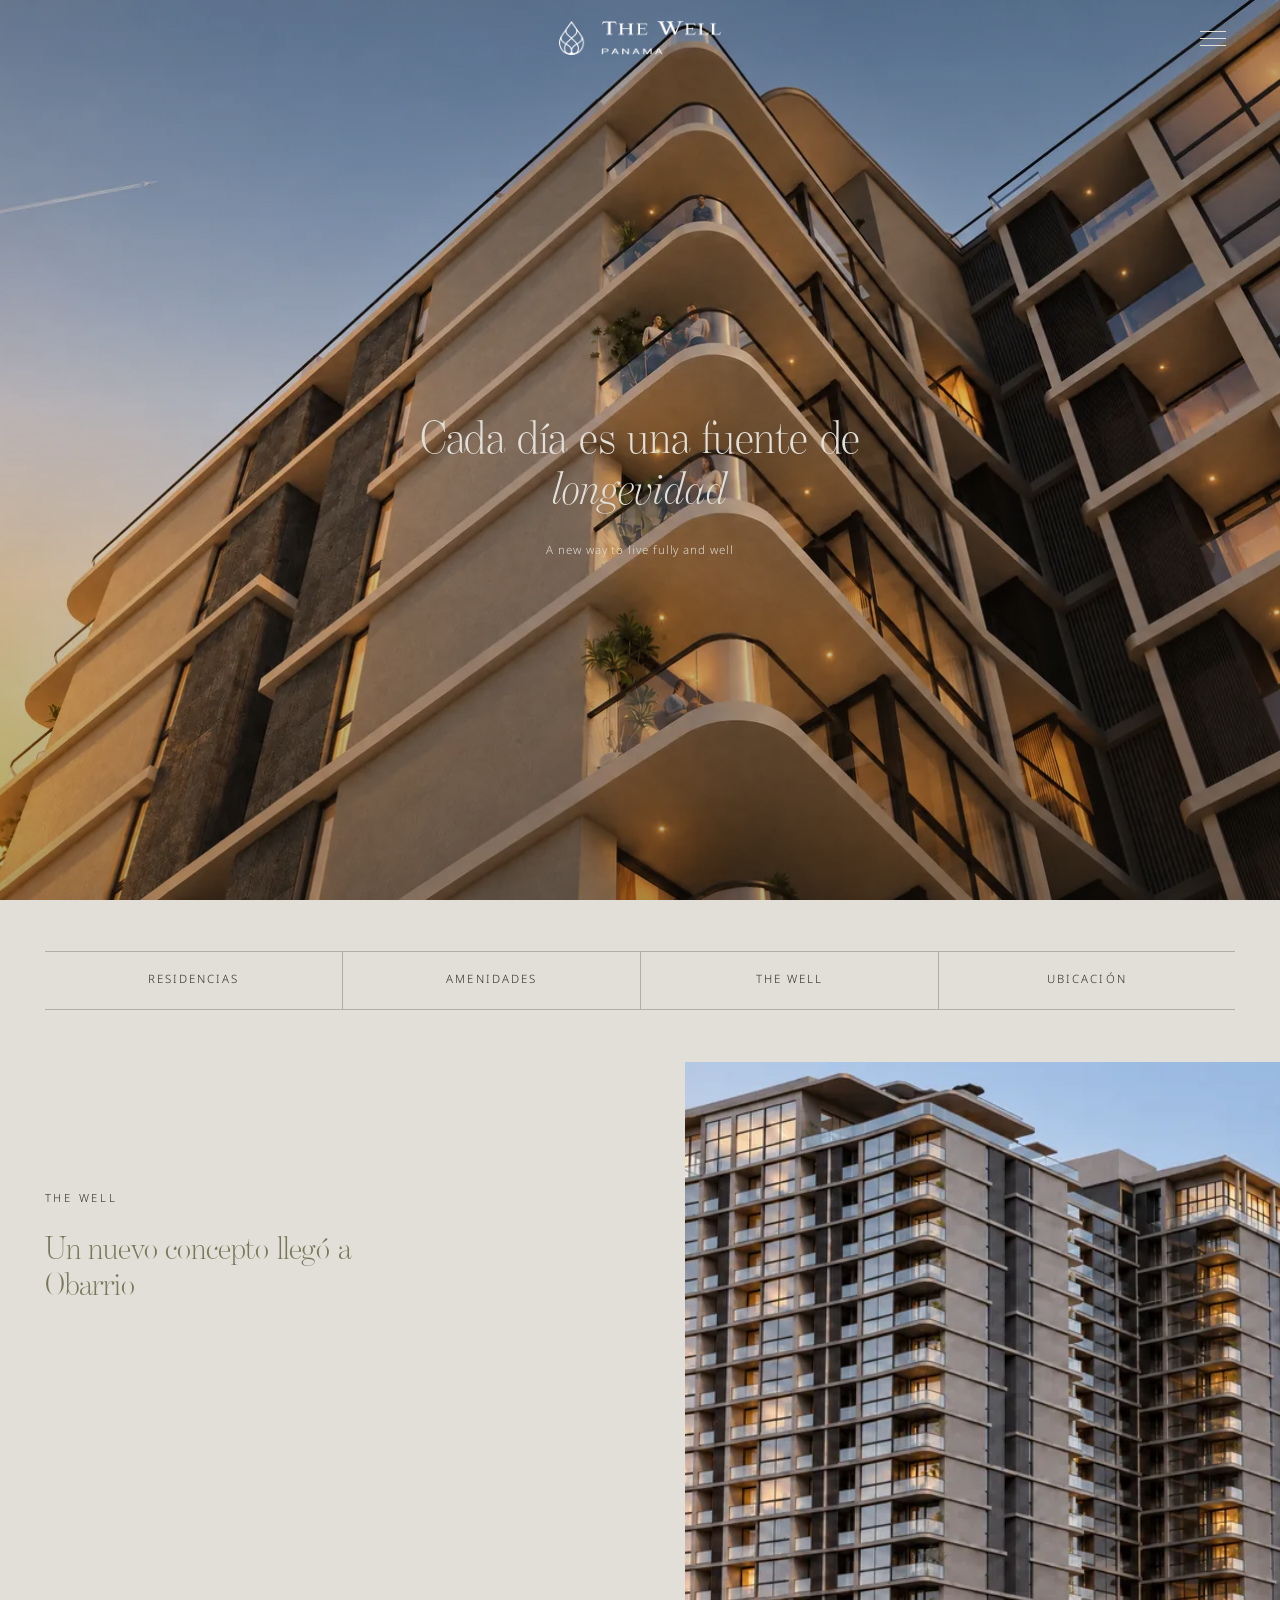
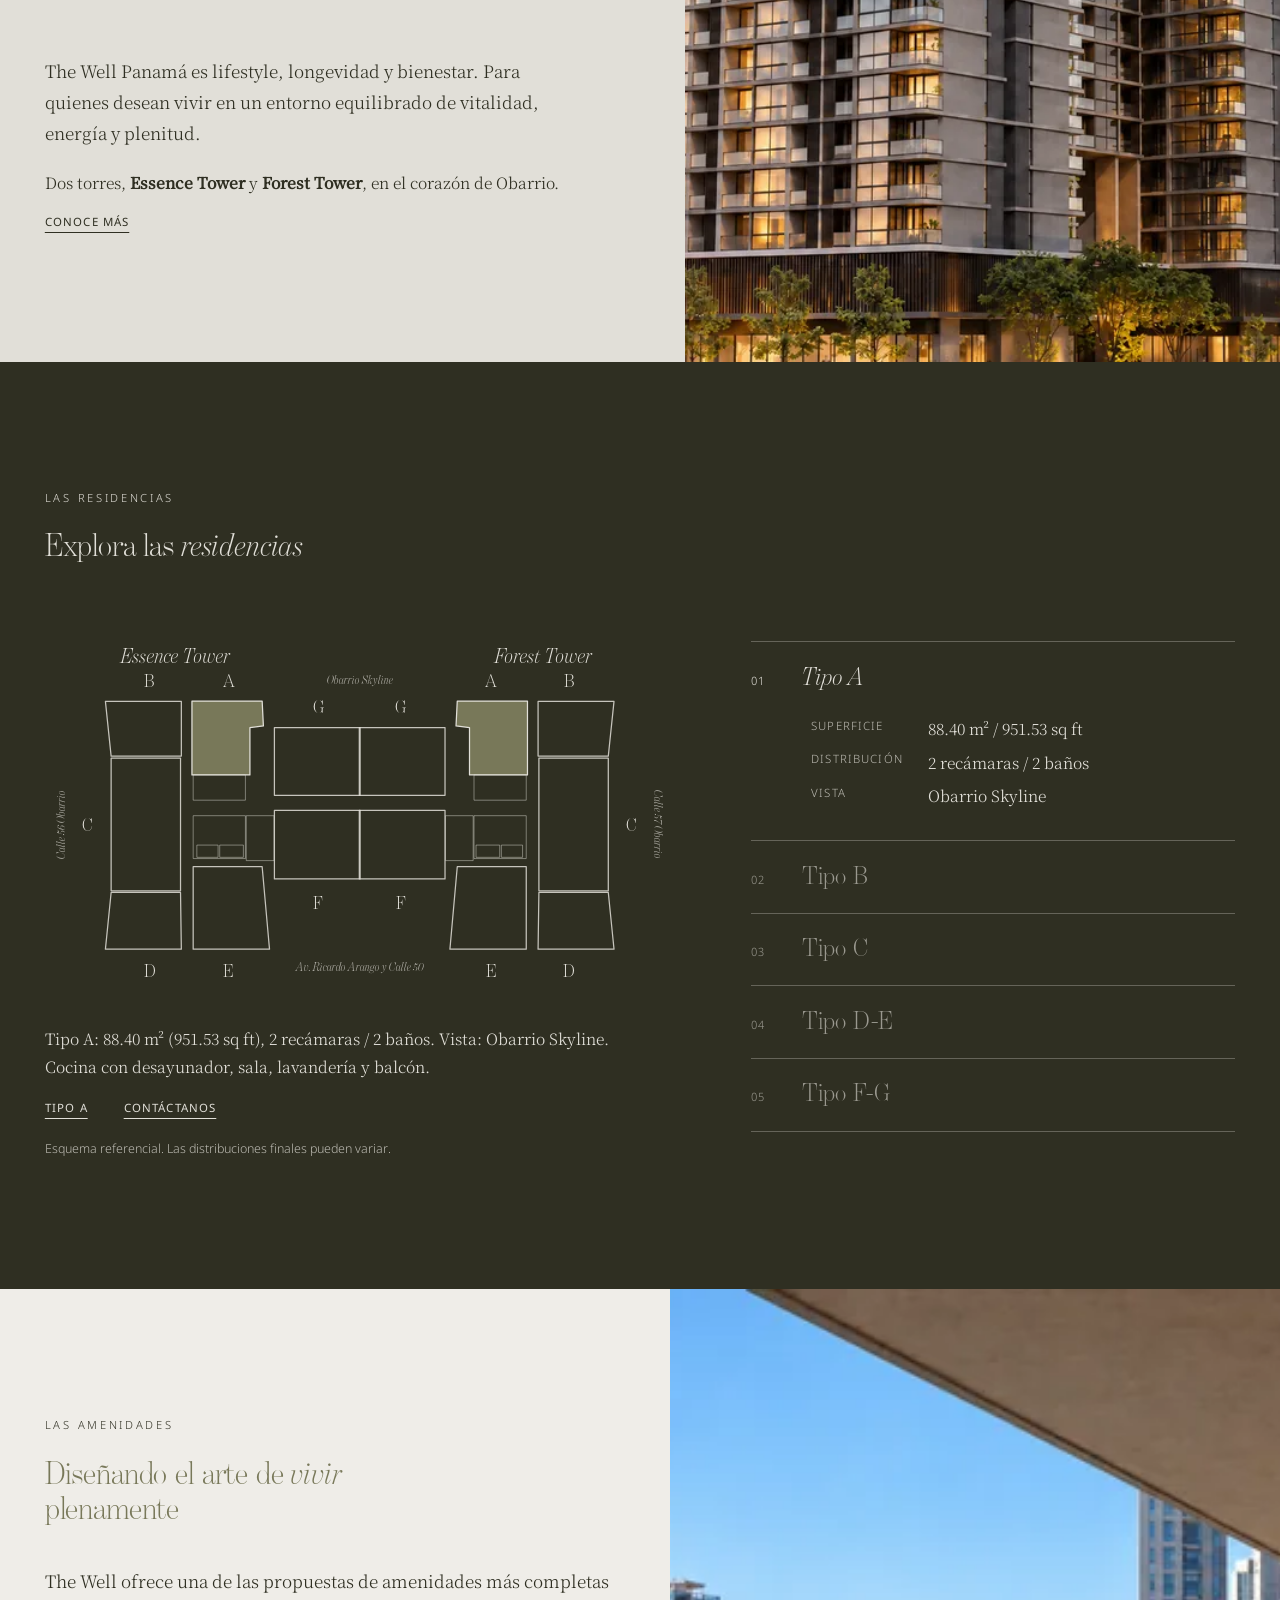
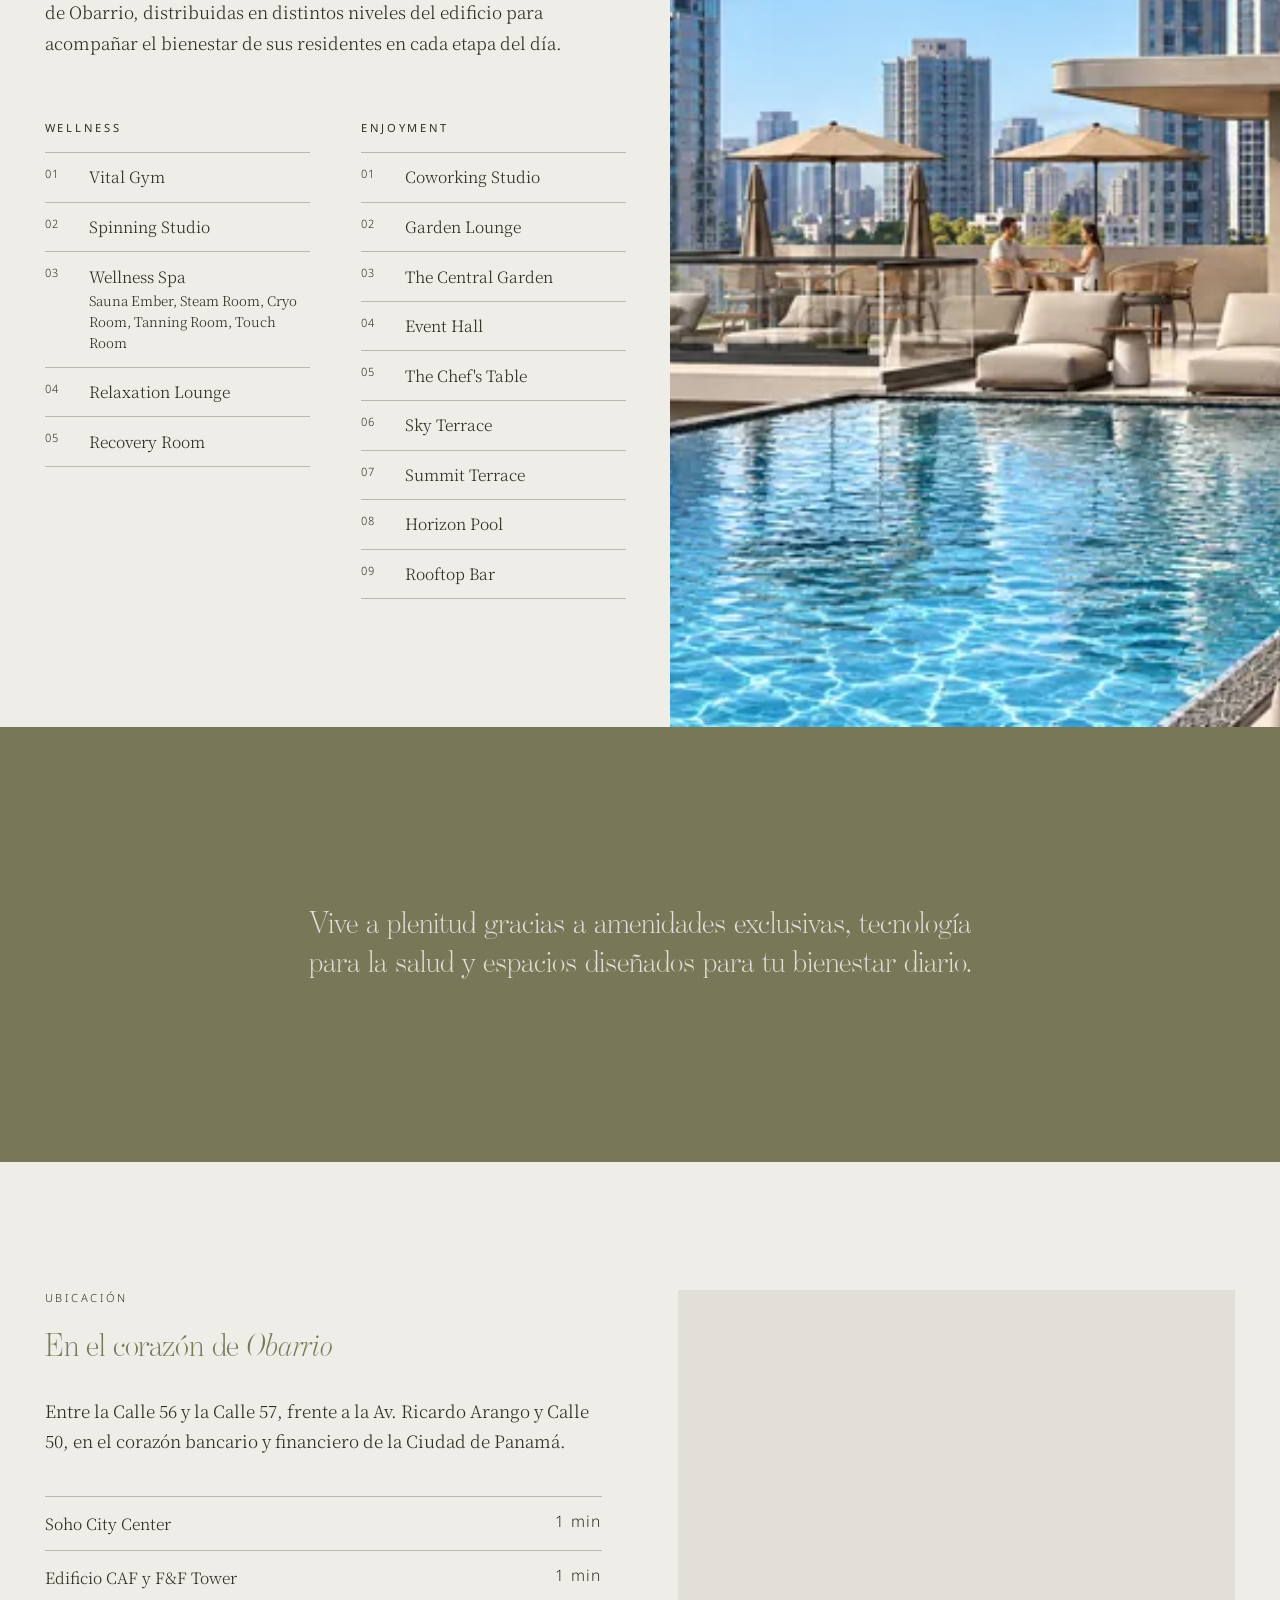
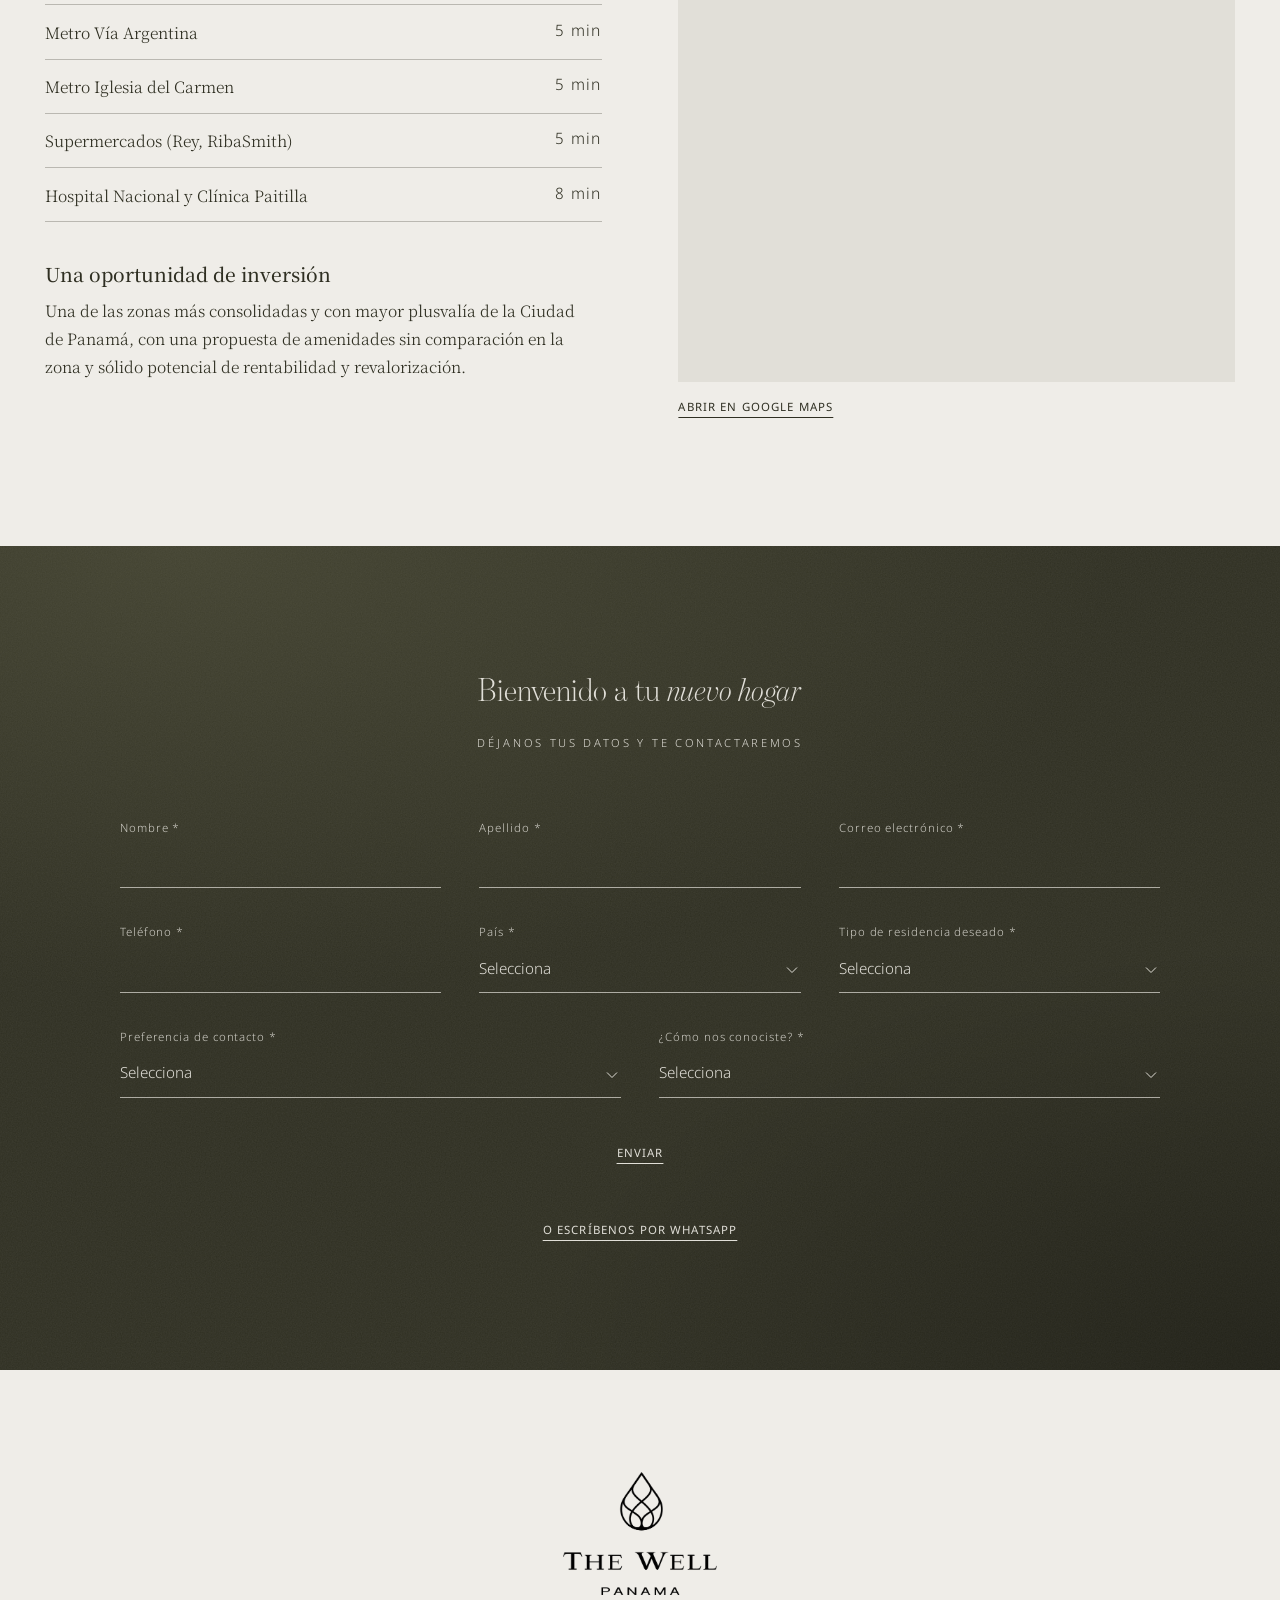
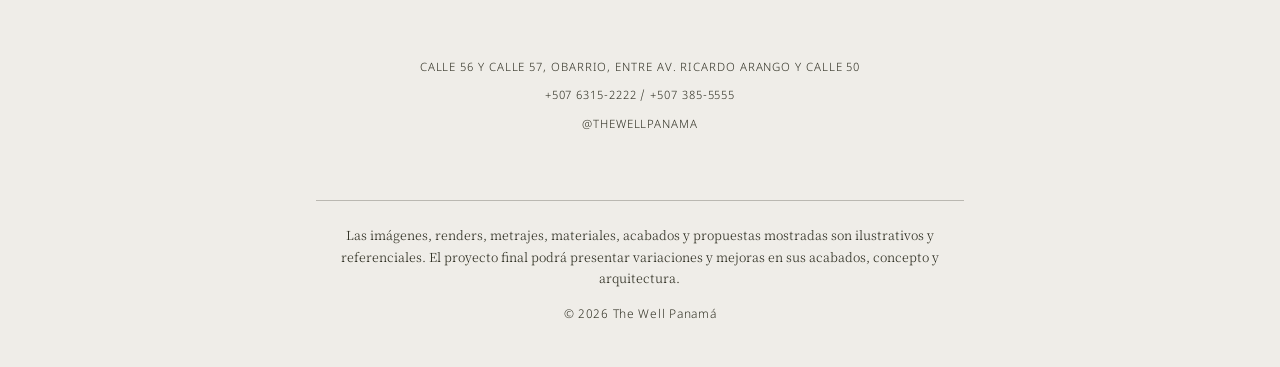
==== index.html @ 65ea4ed9 "Fase 1 (correcciones): header transparente, sin píldoras, tipografía reducida y mapa - Header transp" ====
<!doctype html>
<html lang="es">
<head>
  <meta charset="utf-8">
  <meta name="viewport" content="width=device-width, initial-scale=1">
  <title>The Well Panamá · Residencias de wellness y longevidad en Obarrio</title>
  <meta name="description" content="The Well Panamá: residencias de lifestyle, longevidad y bienestar en Obarrio, Ciudad de Panamá. Essence Tower y Forest Tower.">
  <meta name="theme-color" content="#E1DFD8">
  <link rel="preload" href="assets/fonts/benton-light.woff2" as="font" type="font/woff2" crossorigin>
  <link rel="preload" href="assets/fonts/notoserifjp-regular.woff2" as="font" type="font/woff2" crossorigin>
  <link rel="preload" as="image" type="image/webp" href="assets/img/hero-1600.webp" imagesrcset="assets/img/hero-800.webp 800w, assets/img/hero-1600.webp 1600w, assets/img/hero-2400.webp 2400w" imagesizes="100vw" fetchpriority="high">
  <link rel="stylesheet" href="css/fonts.css">
  <link rel="stylesheet" href="css/tokens.css">
  <link rel="stylesheet" href="css/main.css">
</head>
<body>
<a class="skip" href="#contenido" data-i18n="skip">Saltar al contenido</a>

<header class="header" id="inicio" data-tema="oscuro">
  <span></span>
  <a class="header__logo" href="#inicio" aria-label="The Well Panamá, inicio">
    <img class="logo-blanco" src="assets/img/logo-blanco-horizontal.webp" width="720" height="152" alt="The Well Panamá">
    <img class="logo-negro" src="assets/img/logo-negro-horizontal.webp" width="720" height="152" alt="" aria-hidden="true">
  </a>
  <div class="header__right">
    <button class="burger" type="button" aria-expanded="false" aria-controls="menu" aria-label="Abrir menú"><span></span><span></span><span></span></button>
  </div>
</header>

<div class="overlay" id="menu" role="dialog" aria-modal="true" aria-label="Menú" hidden>
  <div class="overlay__top"><button class="overlay__close" type="button">Cerrar</button></div>
  <nav class="overlay__nav" aria-label="Secciones">
    <a href="#the-well" data-i18n="nav.thewell">The Well</a>
    <a href="#residencias" data-i18n="nav.residencias">Residencias</a>
    <a href="#amenidades" data-i18n="nav.amenidades">Amenidades</a>
    <a href="#ubicacion" data-i18n="nav.ubicacion">Ubicación</a>
    <a href="#contacto" data-i18n="nav.contacto">Contacto</a>
  </nav>
  <p class="overlay__foot"><a href="tel:+50763152222">+507 6315-2222</a></p>
</div>

<main id="contenido">
  <!-- 2. Hero -->
  <section class="hero" aria-labelledby="hero-titulo">
    <div class="hero__media" data-tema="oscuro">
      <img class="bg" src="assets/img/hero-1600.webp"
           srcset="assets/img/hero-800.webp 800w, assets/img/hero-1600.webp 1600w, assets/img/hero-2400.webp 2400w"
           sizes="100vw" width="2400" height="1357" alt="Fachada de The Well Panamá vista desde abajo al atardecer" fetchpriority="high">
      <div class="hero__content">
        <h1 id="hero-titulo"><span data-i18n="hero.titulo.a">Cada día es una fuente de</span> <em data-i18n="hero.titulo.b">longevidad</em></h1>
        <p class="hero__sub"><i data-i18n="hero.sub">A new way to live fully and well</i></p>
      </div>
    </div>
    <nav class="hero__nav" data-tema="claro" aria-label="Accesos rápidos">
      <a href="#residencias" data-i18n="nav.residencias">Residencias</a>
      <a href="#amenidades" data-i18n="nav.amenidades">Amenidades</a>
      <a href="#the-well" data-i18n="nav.thewell">The Well</a>
      <a href="#ubicacion" data-i18n="nav.ubicacion">Ubicación</a>
    </nav>
  </section>

  <!-- 3. Intro -->
  <section class="intro" data-tema="claro" id="the-well" aria-labelledby="intro-titulo">
    <div class="intro__text">
      <div>
        <p class="eyebrow" data-i18n="intro.eyebrow">The Well</p>
        <h2 id="intro-titulo" data-i18n="intro.titulo">Un nuevo concepto llegó a Obarrio</h2>
      </div>
      <div class="intro__body">
        <p class="lead" data-i18n="intro.p1">The Well Panamá es lifestyle, longevidad y bienestar. Para quienes desean vivir en un entorno equilibrado de vitalidad, energía y plenitud.</p>
        <p data-i18n="intro.p2">Dos torres, <strong>Essence Tower</strong> y <strong>Forest Tower</strong>, en el corazón de Obarrio.</p>
        <a class="cta" href="#residencias" data-i18n="intro.cta">Conoce más</a>
      </div>
    </div>
    <div class="intro__img">
      <img src="assets/img/intro-torre-900.webp" srcset="assets/img/intro-torre-600.webp 600w, assets/img/intro-torre-900.webp 900w, assets/img/intro-torre-1140.webp 1140w"
           sizes="(max-width: 860px) 100vw, 46vw" width="1140" height="1425" loading="lazy" alt="Torres de The Well Panamá al atardecer">
    </div>
  </section>

  <!-- 4. Residencias: selector -->
  <section class="res" data-tema="oscuro" id="residencias" aria-labelledby="res-titulo">
    <p class="eyebrow" data-i18n="res.eyebrow">Las residencias</p>
    <h2 id="res-titulo"><span data-i18n="res.titulo.a">Explora las</span> <em data-i18n="res.titulo.b">residencias</em></h2>
    <div class="res__grid">
      <div class="res__plano">
<svg class="plano" viewBox="240 150 1542 850" xmlns="http://www.w3.org/2000/svg" role="group" aria-label="Esquema referencial de la planta tipo, pisos 12 al 26: Essence Tower y Forest Tower">
<g class="torre" data-torre="essence">
<text class="svg-torre" x="560" y="205" text-anchor="middle">Essence Tower</text>
<g class="unidad" data-tipo="B" data-unidad="B" role="button" tabindex="0" aria-pressed="false" aria-label="Tipo B, unidad B, Essence Tower"><title>Tipo B (B) · Essence Tower</title><polygon points="388,298 574,298 574,432 402,432"/><text class="svg-letra" x="497" y="262" text-anchor="middle">B</text></g>
<g class="unidad" data-tipo="A" data-unidad="A" role="button" tabindex="0" aria-pressed="false" aria-label="Tipo A, unidad A, Essence Tower"><title>Tipo A (A) · Essence Tower</title><polygon points="600,297 772,297 775,358 742,362 742,478 600,478"/><text class="svg-letra" x="690" y="262" text-anchor="middle">A</text></g>
<g class="unidad" data-tipo="F-G" data-unidad="G" role="button" tabindex="0" aria-pressed="false" aria-label="Tipo F-G, unidad G, Essence Tower"><title>Tipo F-G (G) · Essence Tower</title><polygon points="802,362 1012,362 1012,528 802,528"/><text class="svg-letra" x="911" y="326" text-anchor="middle">G</text></g>
<g class="unidad" data-tipo="F-G" data-unidad="F" role="button" tabindex="0" aria-pressed="false" aria-label="Tipo F-G, unidad F, Essence Tower"><title>Tipo F-G (F) · Essence Tower</title><polygon points="802,565 1012,565 1012,733 802,733"/><text class="svg-letra" x="909" y="806" text-anchor="middle">F</text></g>
<g class="unidad" data-tipo="C" data-unidad="C" role="button" tabindex="0" aria-pressed="false" aria-label="Tipo C, unidad C, Essence Tower"><title>Tipo C (C) · Essence Tower</title><polygon points="402,437 572,437 572,762 402,762"/><text class="svg-letra" x="344" y="615" text-anchor="middle">C</text></g>
<g class="unidad" data-tipo="D-E" data-unidad="D" role="button" tabindex="0" aria-pressed="false" aria-label="Tipo D-E, unidad D, Essence Tower"><title>Tipo D-E (D) · Essence Tower</title><polygon points="402,766 572,766 574,905 388,905"/><text class="svg-letra" x="498" y="972" text-anchor="middle">D</text></g>
<g class="unidad" data-tipo="D-E" data-unidad="E" role="button" tabindex="0" aria-pressed="false" aria-label="Tipo D-E, unidad E, Essence Tower"><title>Tipo D-E (E) · Essence Tower</title><polygon points="603,703 772,703 790,905 603,905"/><text class="svg-letra" x="689" y="972" text-anchor="middle">E</text></g>
<rect class="nucleo" x="603" y="478" width="128" height="62"/>
<rect class="nucleo" x="603" y="578" width="128" height="105"/>
<rect class="nucleo" x="612" y="650" width="52" height="30"/>
<rect class="nucleo" x="668" y="650" width="58" height="30"/>
<rect class="nucleo" x="733" y="578" width="68" height="110"/>
</g>
<g class="torre" data-torre="forest">
<text class="svg-torre" x="1462" y="205" text-anchor="middle">Forest Tower</text>
<g class="unidad" data-tipo="B" data-unidad="B" role="button" tabindex="0" aria-pressed="false" aria-label="Tipo B, unidad B, Forest Tower"><title>Tipo B (B) · Forest Tower</title><polygon points="1634,298 1448,298 1448,432 1620,432"/><text class="svg-letra" x="1525" y="262" text-anchor="middle">B</text></g>
<g class="unidad" data-tipo="A" data-unidad="A" role="button" tabindex="0" aria-pressed="false" aria-label="Tipo A, unidad A, Forest Tower"><title>Tipo A (A) · Forest Tower</title><polygon points="1422,297 1250,297 1247,358 1280,362 1280,478 1422,478"/><text class="svg-letra" x="1332" y="262" text-anchor="middle">A</text></g>
<g class="unidad" data-tipo="F-G" data-unidad="G" role="button" tabindex="0" aria-pressed="false" aria-label="Tipo F-G, unidad G, Forest Tower"><title>Tipo F-G (G) · Forest Tower</title><polygon points="1220,362 1010,362 1010,528 1220,528"/><text class="svg-letra" x="1111" y="326" text-anchor="middle">G</text></g>
<g class="unidad" data-tipo="F-G" data-unidad="F" role="button" tabindex="0" aria-pressed="false" aria-label="Tipo F-G, unidad F, Forest Tower"><title>Tipo F-G (F) · Forest Tower</title><polygon points="1220,565 1010,565 1010,733 1220,733"/><text class="svg-letra" x="1113" y="806" text-anchor="middle">F</text></g>
<g class="unidad" data-tipo="C" data-unidad="C" role="button" tabindex="0" aria-pressed="false" aria-label="Tipo C, unidad C, Forest Tower"><title>Tipo C (C) · Forest Tower</title><polygon points="1620,437 1450,437 1450,762 1620,762"/><text class="svg-letra" x="1678" y="615" text-anchor="middle">C</text></g>
<g class="unidad" data-tipo="D-E" data-unidad="D" role="button" tabindex="0" aria-pressed="false" aria-label="Tipo D-E, unidad D, Forest Tower"><title>Tipo D-E (D) · Forest Tower</title><polygon points="1620,766 1450,766 1448,905 1634,905"/><text class="svg-letra" x="1524" y="972" text-anchor="middle">D</text></g>
<g class="unidad" data-tipo="D-E" data-unidad="E" role="button" tabindex="0" aria-pressed="false" aria-label="Tipo D-E, unidad E, Forest Tower"><title>Tipo D-E (E) · Forest Tower</title><polygon points="1419,703 1250,703 1232,905 1419,905"/><text class="svg-letra" x="1333" y="972" text-anchor="middle">E</text></g>
<rect class="nucleo" x="1291" y="478" width="128" height="62"/>
<rect class="nucleo" x="1291" y="578" width="128" height="105"/>
<rect class="nucleo" x="1358" y="650" width="52" height="30"/>
<rect class="nucleo" x="1296" y="650" width="58" height="30"/>
<rect class="nucleo" x="1221" y="578" width="68" height="110"/>
</g>
<text class="svg-ctx" x="1011" y="255" text-anchor="middle">Obarrio Skyline</text>
<text class="svg-ctx" x="1011" y="958" text-anchor="middle">Av. Ricardo Arango y Calle 50</text>
<text class="svg-ctx" transform="translate(290 600) rotate(-90)" text-anchor="middle">Calle 56 Obarrio</text>
<text class="svg-ctx" transform="translate(1732 600) rotate(90)" text-anchor="middle">Calle 57 Obarrio</text>
</svg>
        <div class="res__detalle">
          <p class="res__desc" id="res-desc" aria-live="polite"></p>
          <div class="res__btns">
            <span class="cta" id="res-pill-tipo" aria-hidden="true"></span>
            <a class="cta" id="res-contacto" href="#contacto" data-i18n="res.contacto">Contáctanos</a>
          </div>
          <p class="res__nota" data-i18n="res.nota">Esquema referencial. Las distribuciones finales pueden variar.</p>
        </div>
      </div>
      <ol class="res__lista" id="res-lista" aria-label="Tipos de residencia"></ol>
    </div>
  </section>

  <!-- 5. Amenidades -->
  <section class="amen" data-tema="claro" id="amenidades" aria-labelledby="amen-titulo">
    <div class="amen__text">
      <p class="eyebrow" data-i18n="amen.eyebrow">Las amenidades</p>
      <h2 id="amen-titulo"><span data-i18n="amen.titulo.a">Diseñando el arte de</span> <em data-i18n="amen.titulo.b">vivir</em> <span data-i18n="amen.titulo.c">plenamente</span></h2>
      <p class="lead" data-i18n="amen.p">The Well ofrece una de las propuestas de amenidades más completas de Obarrio, distribuidas en distintos niveles del edificio para acompañar el bienestar de sus residentes en cada etapa del día.</p>
      <div class="amen__cols">
        <div><h3 data-i18n="amen.wellness">Wellness</h3><ol id="amen-wellness"></ol></div>
        <div><h3 data-i18n="amen.enjoyment">Enjoyment</h3><ol id="amen-enjoyment"></ol></div>
      </div>
    </div>
    <div class="amen__img">
      <img src="assets/img/amenidades-pool-1600.webp" srcset="assets/img/amenidades-pool-800.webp 800w, assets/img/amenidades-pool-1600.webp 1600w, assets/img/amenidades-pool-2400.webp 2400w"
           sizes="(max-width: 960px) 100vw, 48vw" width="2400" height="1357" loading="lazy" alt="Horizon Pool de The Well Panamá">
    </div>
  </section>

  <!-- 6. Cita -->
  <section class="cita-band" data-tema="oscuro" aria-label="Filosofía">
    <p class="cita" data-i18n="cita">Vive a plenitud gracias a amenidades exclusivas, tecnología para la salud y espacios diseñados para tu bienestar diario.</p>
  </section>

  <!-- 7. Ubicación -->
  <section class="ubi" data-tema="claro" id="ubicacion" aria-labelledby="ubi-titulo">
    <div class="ubi__text">
      <p class="eyebrow" data-i18n="ubi.eyebrow">Ubicación</p>
      <h2 id="ubi-titulo"><span data-i18n="ubi.titulo.a">En el corazón de</span> <em data-i18n="ubi.titulo.b">Obarrio</em></h2>
      <p class="lead" data-i18n="ubi.p">Entre la Calle 56 y la Calle 57, frente a la Av. Ricardo Arango y Calle 50, en el corazón bancario y financiero de la Ciudad de Panamá.</p>
      <ul class="tiempos">
        <li><span data-i18n="ubi.t1">Soho City Center</span><b>1 min</b></li>
        <li><span data-i18n="ubi.t2">Edificio CAF y F&amp;F Tower</span><b>1 min</b></li>
        <li><span data-i18n="ubi.t3">Metro Vía Argentina</span><b>5 min</b></li>
        <li><span data-i18n="ubi.t4">Metro Iglesia del Carmen</span><b>5 min</b></li>
        <li><span data-i18n="ubi.t5">Supermercados (Rey, RibaSmith)</span><b>5 min</b></li>
        <li><span data-i18n="ubi.t6">Hospital Nacional y Clínica Paitilla</span><b>8 min</b></li>
      </ul>
      <div class="ubi__inv">
        <h3 data-i18n="ubi.inv.t">Una oportunidad de inversión</h3>
        <p data-i18n="ubi.inv.p">Una de las zonas más consolidadas y con mayor plusvalía de la Ciudad de Panamá, con una propuesta de amenidades sin comparación en la zona y sólido potencial de rentabilidad y revalorización.</p>
      </div>
    </div>
    <div class="ubi__mapa">
      <div class="ubi__marco">
        <iframe title="Mapa de la ubicación de The Well Panamá, Obarrio, Ciudad de Panamá"
                src="https://maps.google.com/maps?q=8.985361,-79.519444&amp;z=16&amp;hl=es&amp;output=embed"
                loading="lazy" referrerpolicy="no-referrer-when-downgrade" allowfullscreen></iframe>
      </div>
      <a class="cta" href="https://www.google.com/maps?q=8.985361,-79.519444" target="_blank" rel="noopener" data-i18n="ubi.mapa">Abrir en Google Maps</a>
    </div>
  </section>

  <!-- 8. Formulario -->
  <section class="contacto" data-tema="oscuro" id="contacto" aria-labelledby="contacto-titulo">
    <h2 id="contacto-titulo"><span data-i18n="form.titulo.a">Bienvenido a tu</span> <em data-i18n="form.titulo.b">nuevo hogar</em></h2>
    <p class="eyebrow contacto__sub" data-i18n="form.sub">Déjanos tus datos y te contactaremos</p>
    <form class="form" id="form" novalidate>
      <div class="field"><label for="f-nombre" data-i18n="form.nombre">Nombre *</label><input id="f-nombre" name="nombre" autocomplete="given-name" required><span class="err" data-i18n="form.err.req">Campo obligatorio</span></div>
      <div class="field"><label for="f-apellido" data-i18n="form.apellido">Apellido *</label><input id="f-apellido" name="apellido" autocomplete="family-name" required><span class="err" data-i18n="form.err.req">Campo obligatorio</span></div>
      <div class="field"><label for="f-correo" data-i18n="form.correo">Correo electrónico *</label><input id="f-correo" name="correo" type="email" autocomplete="email" required><span class="err" data-i18n="form.err.correo">Ingresa un correo válido</span></div>
      <div class="field"><label for="f-tel" data-i18n="form.tel">Teléfono *</label><input id="f-tel" name="telefono" type="tel" autocomplete="tel" required><span class="err" data-i18n="form.err.tel">Ingresa un teléfono válido</span></div>
      <div class="field"><label for="f-pais" data-i18n="form.pais">País *</label><select id="f-pais" name="pais" autocomplete="country-name" required></select><span class="err" data-i18n="form.err.sel">Selecciona una opción</span></div>
      <div class="field"><label for="f-tipo" data-i18n="form.tipo">Tipo de residencia deseado *</label><select id="f-tipo" name="tipo" required></select><span class="err" data-i18n="form.err.sel">Selecciona una opción</span></div>
      <div class="field field--wide"><label for="f-contacto" data-i18n="form.contacto">Preferencia de contacto *</label><select id="f-contacto" name="preferencia" required></select><span class="err" data-i18n="form.err.sel">Selecciona una opción</span></div>
      <div class="field field--wide"><label for="f-origen" data-i18n="form.origen">¿Cómo nos conociste? *</label><select id="f-origen" name="origen" required></select><span class="err" data-i18n="form.err.sel">Selecciona una opción</span></div>
      <div class="form__actions">
        <button class="cta" type="submit" data-i18n="form.enviar">Enviar</button>
        <p class="form__msg" id="form-msg" role="status" aria-live="polite"></p>
        <a class="form__alt cta" id="form-wa" href="https://wa.me/50763152222" data-i18n="form.wa">O escríbenos por WhatsApp</a>
      </div>
    </form>
  </section>
</main>

<!-- 9. Footer -->
<footer class="footer" data-tema="claro">
  <img class="footer__logo" src="assets/img/logo-negro-vertical.webp" width="440" height="351" loading="lazy" alt="The Well Panamá">
  <address class="footer__info" style="font-style: normal">
    <span data-i18n="footer.dir">Calle 56 y Calle 57, Obarrio, entre Av. Ricardo Arango y Calle 50</span>
    <span><a href="tel:+50763152222">+507 6315-2222</a> / <a href="tel:+5073855555">+507 385-5555</a></span>
    <a href="https://www.instagram.com/thewellpanama" rel="noopener" target="_blank">@thewellpanama</a>
  </address>
  <!-- [PENDIENTE] Logos de desarrolladores: añadir aquí (se oculta mientras esté vacío). -->
  <div class="footer__devs"></div>
  <p class="footer__legal" data-i18n="footer.legal">Las imágenes, renders, metrajes, materiales, acabados y propuestas mostradas son ilustrativos y referenciales. El proyecto final podrá presentar variaciones y mejoras en sus acabados, concepto y arquitectura.</p>
  <p class="footer__copy">© 2026 The Well Panamá</p>
</footer>

<script src="js/content.js"></script>
<script src="js/app.js"></script>
</body>
</html>
---- css/fonts.css ----
@font-face { font-family: "Benton Modern"; src: url("../assets/fonts/benton-light.woff2") format("woff2"); font-weight: 300; font-style: normal; font-display: swap; }
@font-face { font-family: "Benton Modern"; src: url("../assets/fonts/benton-light-italic.woff2") format("woff2"); font-weight: 300; font-style: italic; font-display: swap; }
@font-face { font-family: "Benton Modern"; src: url("../assets/fonts/benton-regular.woff2") format("woff2"); font-weight: 400; font-style: normal; font-display: swap; }
@font-face { font-family: "Benton Modern"; src: url("../assets/fonts/benton-regular-italic.woff2") format("woff2"); font-weight: 400; font-style: italic; font-display: swap; }
@font-face { font-family: "Noto Serif JP"; src: url("../assets/fonts/notoserifjp-light.woff2") format("woff2"); font-weight: 300; font-style: normal; font-display: swap; }
@font-face { font-family: "Noto Serif JP"; src: url("../assets/fonts/notoserifjp-regular.woff2") format("woff2"); font-weight: 400; font-style: normal; font-display: swap; }
@font-face { font-family: "Noto Serif JP"; src: url("../assets/fonts/notoserifjp-medium.woff2") format("woff2"); font-weight: 500; font-style: normal; font-display: swap; }
@font-face { font-family: "Noto Sans Devanagari"; src: url("../assets/fonts/notosansdevanagari-light.woff2") format("woff2"); font-weight: 300; font-style: normal; font-display: swap; }
@font-face { font-family: "Noto Sans Devanagari"; src: url("../assets/fonts/notosansdevanagari-regular.woff2") format("woff2"); font-weight: 400; font-style: normal; font-display: swap; }
---- css/tokens.css ----
:root {
  /* Color (solo paleta de marca del BRIEF) */
  --verde:        #787859; /* acentos, titulares grandes, bloques, hover */
  --hueso:        #E1DFD8; /* fondo principal */
  --hueso-claro:  #EFEDE8; /* alternancia de secciones */
  --verde-oscuro: #2F2F22; /* cuerpo y CTA (contraste AA) */
  --texto-sobre-verde: #E1DFD8;

  /* Tipografía */
  --f-titulo: "Benton Modern", "Times New Roman", Georgia, serif;
  --f-cuerpo: "Noto Serif JP", Georgia, "Times New Roman", serif;
  --f-ui: "Noto Sans Devanagari", system-ui, -apple-system, "Helvetica Neue", Arial, sans-serif;

  /* Escala fluida (pequeña y delicada; a 1440 px: hero ~51px, h2 ~34px) */
  --fs-hero:    clamp(2rem, 1.2rem + 2.2vw, 3.25rem);
  --fs-h2:      clamp(1.6rem, 1.25rem + 1vw, 2.4rem);
  --fs-cita:    clamp(1.35rem, 1rem + 1.2vw, 2.1rem);
  --fs-h3:      clamp(1.05rem, 1rem + 0.25vw, 1.25rem);
  --fs-lead:    clamp(1rem, 0.95rem + 0.15vw, 1.1rem);
  --fs-cuerpo:  clamp(0.92rem, 0.9rem + 0.1vw, 1rem);
  --fs-ui:      clamp(0.68rem, 0.66rem + 0.07vw, 0.75rem);
  --fs-eyebrow: 0.7rem;

  /* Espaciado y layout */
  --gutter: clamp(20px, 3.5vw, 48px);
  --sec-y:  clamp(72px, 10vw, 160px);
  --header-h: 76px;
  --hairline: 1px solid rgb(47 47 34 / .28);
  --hairline-claro: 1px solid rgb(225 223 216 / .3);
  --tracking: 0.1em;
}
@media (max-width: 720px) { :root { --header-h: 64px; } }
---- css/main.css ----
/* ---------- Base ---------- */
*, *::before, *::after { box-sizing: border-box; }
html { -webkit-text-size-adjust: 100%; }
body {
  margin: 0; background: var(--hueso); color: var(--verde-oscuro);
  font-family: var(--f-cuerpo); font-weight: 300; font-size: var(--fs-cuerpo); line-height: 1.8;
  -webkit-font-smoothing: antialiased; overflow-x: hidden;
}
img, svg { display: block; max-width: 100%; }
img { height: auto; }
h1, h2, h3, p, ul, ol, dl, dd, figure { margin: 0; padding: 0; }
ul, ol { list-style: none; }
a { color: inherit; }
button { font: inherit; color: inherit; background: none; border: 0; padding: 0; cursor: pointer; }
:focus-visible { outline: 2px solid var(--verde); outline-offset: 3px; }
.sr-only { position: absolute; width: 1px; height: 1px; margin: -1px; overflow: hidden; clip: rect(0 0 0 0); white-space: nowrap; }
.skip { position: absolute; left: var(--gutter); top: -100px; z-index: 100; background: var(--verde-oscuro); color: var(--hueso); padding: .6em 1em; font-family: var(--f-ui); }
.skip:focus { top: 8px; }
section[id] { scroll-margin-top: var(--header-h); }
.wrap { padding-inline: var(--gutter); }

/* ---------- Tipografía ---------- */
.h-display, h1, h2 { font-family: var(--f-titulo); font-weight: 300; line-height: 1.08; letter-spacing: -0.005em; }
h2 { font-size: var(--fs-h2); color: var(--verde); }
h1 { font-size: var(--fs-hero); }
h1 em, h2 em, .cita em { font-style: italic; font-weight: 300; }
h3 { font-family: var(--f-cuerpo); font-weight: 500; font-size: var(--fs-h3); line-height: 1.4; }
.lead { font-size: var(--fs-lead); font-weight: 300; line-height: 1.8; }
.eyebrow, .cta, .ui {
  font-family: var(--f-ui); text-transform: uppercase; letter-spacing: var(--tracking);
}
.eyebrow { font-size: var(--fs-eyebrow); font-weight: 300; letter-spacing: .24em; }
.cta {
  display: inline-block; font-size: var(--fs-ui); font-weight: 400; text-decoration: underline;
  text-decoration-thickness: 1px; text-underline-offset: .55em; line-height: 1.6; cursor: pointer;
}
button.cta { font-family: var(--f-ui); text-transform: uppercase; letter-spacing: var(--tracking); }
a.cta:hover, button.cta:hover { text-decoration-thickness: 2px; }

/* ---------- Header (transparente; logo blanco/negro según sección) ---------- */
.header {
  position: fixed; inset: 0 0 auto 0; z-index: 50; height: var(--header-h);
  display: grid; grid-template-columns: 1fr auto 1fr; align-items: center; padding-inline: var(--gutter);
  color: var(--hueso); --veil: rgb(47 47 34 / .55);
}
.header[data-tema="claro"] { color: var(--verde-oscuro); --veil: rgb(225 223 216 / .55); }
.header.is-scrolled { background: var(--veil); -webkit-backdrop-filter: blur(8px); backdrop-filter: blur(8px); }
.header__logo { display: block; }
.header__logo img { height: clamp(24px, 1.6vw + 14px, 34px); width: auto; }
.header .logo-negro, .header[data-tema="claro"] .logo-blanco { display: none; }
.header[data-tema="claro"] .logo-negro { display: block; }
.header__right { display: flex; justify-content: flex-end; }
.burger { width: 44px; height: 44px; display: grid; place-content: center; gap: 6px; }
.burger span { display: block; width: 26px; height: 1px; background: currentColor; }

/* ---------- Overlay ---------- */
.overlay {
  position: fixed; inset: 0; z-index: 60; background: var(--verde-oscuro); color: var(--hueso);
  display: flex; flex-direction: column; padding: var(--gutter);
}
.overlay[hidden] { display: none; }
.overlay__top { display: flex; justify-content: flex-end; height: calc(var(--header-h) - var(--gutter)); min-height: 44px; }
.overlay__close { font-family: var(--f-ui); font-size: var(--fs-ui); letter-spacing: var(--tracking); text-transform: uppercase; padding: 0 .5em; }
.overlay__nav { margin: auto; text-align: center; }
.overlay__nav a { display: block; font-family: var(--f-titulo); font-weight: 300; font-size: clamp(1.6rem, 1.2rem + 1.6vw, 2.6rem); line-height: 1.5; text-decoration: none; }
.overlay__nav a:hover { font-style: italic; text-decoration: underline; text-decoration-thickness: 1px; text-underline-offset: .2em; }
.overlay__foot { text-align: center; font-family: var(--f-ui); font-size: var(--fs-ui); letter-spacing: .05em; padding-bottom: 1rem; }

/* ---------- Hero ---------- */
.hero { padding-top: 0; }
.hero__media {
  position: relative; height: 100svh; min-height: 560px; max-height: 1000px;
  color: var(--hueso); display: grid; place-items: center; text-align: center; overflow: hidden;
}
.hero__media > picture, .hero__media > img { position: absolute; inset: 0; }
.hero__media img.bg { width: 100%; height: 100%; object-fit: cover; object-position: 50% 45%; }
.hero__media::after { content: ""; position: absolute; inset: 0; background: linear-gradient(rgb(20 20 14 / .3), rgb(20 20 14 / .14) 45%, rgb(20 20 14 / .34)); }
.hero__content { position: relative; z-index: 1; padding: var(--header-h) var(--gutter) 0; display: flex; flex-direction: column; align-items: center; gap: clamp(16px, 2vw, 28px); }
.hero h1 { max-width: 11.5em; font-weight: 300; }
.hero__sub { font-family: var(--f-ui); font-size: var(--fs-ui); letter-spacing: .22em; text-transform: uppercase; font-weight: 300; }
.hero__sub i { text-transform: none; font-style: normal; letter-spacing: .08em; }
.hero__nav { display: grid; grid-template-columns: repeat(4, 1fr); margin: clamp(28px, 4vw, 56px) var(--gutter); border-top: var(--hairline); border-bottom: var(--hairline); }
.hero__nav a {
  font-family: var(--f-ui); font-size: var(--fs-ui); font-weight: 300; text-transform: uppercase; letter-spacing: .18em; text-align: center; text-decoration: none;
  padding: 1.6em .5em; border-left: var(--hairline);
}
.hero__nav a:first-child { border-left: 0; }
.hero__nav a:hover, .hero__nav a:focus-visible { text-decoration: underline; text-decoration-thickness: 1px; text-underline-offset: .55em; }
@media (max-width: 720px) {
  .hero__nav { grid-template-columns: 1fr 1fr; }
  .hero__nav a:nth-child(odd) { border-left: 0; }
  .hero__nav a:nth-child(-n+2) { border-bottom: var(--hairline); }
}

/* ---------- Intro ---------- */
.intro { display: grid; grid-template-columns: 1.15fr 1fr; min-height: min(100svh, 900px); }
.intro__text { padding: var(--sec-y) var(--gutter); display: flex; flex-direction: column; justify-content: space-between; gap: 48px; }
.intro__text h2 { margin-top: 1.4rem; max-width: 11em; }
.intro__body { max-width: 34em; display: grid; gap: 1.2rem; justify-items: start; }
.intro__img { position: relative; overflow: hidden; }
.intro__img img { position: absolute; inset: 0; width: 100%; height: 100%; object-fit: cover; }
@media (max-width: 860px) {
  .intro { grid-template-columns: 1fr; }
  .intro__img { aspect-ratio: 4 / 5; }
}

/* ---------- Residencias (selector) ---------- */
.res { background: var(--verde-oscuro); color: var(--hueso); padding: var(--sec-y) var(--gutter); }
.res h2 { color: var(--hueso); margin-top: 1.2rem; }
.res__grid { display: grid; grid-template-columns: 1.3fr 1fr; gap: clamp(32px, 6vw, 110px); margin-top: clamp(40px, 6vw, 88px); align-items: start; }
.res__plano { min-width: 0; }
.plano { width: 100%; height: auto; overflow: visible; }
.plano .unidad { cursor: pointer; outline: none; }
.plano .unidad polygon { fill: transparent; stroke: var(--hueso); stroke-opacity: .85; stroke-width: 1.25px; vector-effect: non-scaling-stroke; stroke-linejoin: round; }
.plano .unidad.is-on polygon { fill: var(--verde); stroke-opacity: 1; }
.plano .unidad:focus-visible polygon { stroke: #fff; stroke-width: 3px; }
.plano .nucleo { fill: none; stroke: var(--hueso); stroke-opacity: .45; stroke-width: 1px; vector-effect: non-scaling-stroke; pointer-events: none; }
.plano text { fill: var(--hueso); pointer-events: none; }
.svg-letra { font-family: var(--f-titulo); font-weight: 300; font-size: 46px; }
.svg-torre { font-family: var(--f-titulo); font-style: italic; font-weight: 300; font-size: 54px; }
.svg-ctx { font-family: var(--f-titulo); font-style: italic; font-weight: 300; font-size: 30px; fill-opacity: .8; }
@media (max-width: 720px) { .svg-letra { font-size: 64px; } .svg-torre { font-size: 70px; } .svg-ctx { font-size: 40px; } }
.res__detalle { margin-top: clamp(20px, 3vw, 36px); display: grid; gap: 20px; }
.res__desc { font-size: var(--fs-cuerpo); max-width: 38em; min-height: 3.5em; }
.res__btns { display: flex; flex-wrap: wrap; gap: 12px 36px; }
.res__nota { font-family: var(--f-ui); font-size: .78rem; opacity: .8; }
.res__lista { border-top: var(--hairline-claro); }
.res__item { border-bottom: var(--hairline-claro); }
.res__item > button { width: 100%; display: flex; align-items: baseline; gap: clamp(16px, 2vw, 32px); padding: clamp(16px, 1.6vw, 22px) 0; text-align: left; opacity: .6; }
.res__item > button:hover, .res__item > button:focus-visible { opacity: 1; }
.res__item.is-on > button { opacity: 1; }
.res__num { font-family: var(--f-ui); font-size: var(--fs-ui); letter-spacing: var(--tracking); min-width: 2.2em; }
.res__tipo { font-family: var(--f-titulo); font-weight: 300; font-size: clamp(1.3rem, 1.1rem + .7vw, 1.8rem); line-height: 1.15; }
.res__item.is-on .res__tipo { font-style: italic; }
.res__datos { display: none; padding: 0 0 clamp(20px, 2.4vw, 32px) calc(2.2em + clamp(16px, 2vw, 32px)); }
.res__item.is-on .res__datos { display: block; }
.res__datos dl { display: grid; grid-template-columns: auto 1fr; gap: .35rem 1.6rem; font-size: var(--fs-cuerpo); }
.res__datos dt { font-family: var(--f-ui); font-size: var(--fs-ui); letter-spacing: var(--tracking); text-transform: uppercase; opacity: .8; align-self: center; }
@media (max-width: 860px) { .res__grid { grid-template-columns: 1fr; } }

/* ---------- Amenidades ---------- */
.amen { background: var(--hueso-claro); display: grid; grid-template-columns: 1.1fr 1fr; }
.amen__text { padding: var(--sec-y) var(--gutter); }
.amen__text h2 { margin: 1.2rem 0 clamp(24px, 3vw, 40px); max-width: 12em; }
.amen__text .lead { max-width: 34em; margin-bottom: clamp(36px, 5vw, 64px); }
.amen__cols { display: grid; grid-template-columns: 1fr 1fr; gap: clamp(24px, 4vw, 64px); }
.amen__cols h3 { font-family: var(--f-ui); text-transform: uppercase; letter-spacing: .24em; font-size: var(--fs-eyebrow); font-weight: 400; color: var(--verde-oscuro); padding-bottom: 14px; border-bottom: var(--hairline); }
.amen__cols li { display: grid; grid-template-columns: 2.4em 1fr; gap: 0 .4em; padding: .85em 0; border-bottom: var(--hairline); line-height: 1.4; }
.amen__n { font-family: var(--f-ui); font-size: var(--fs-ui); letter-spacing: .08em; padding-top: .15em; }
.amen__d { grid-column: 2; font-size: .85em; font-weight: 300; margin-top: .3em; line-height: 1.55; }
.amen__img { position: relative; min-height: 420px; }
.amen__img img { position: absolute; inset: 0; width: 100%; height: 100%; object-fit: cover; }
@media (max-width: 960px) { .amen { grid-template-columns: 1fr; } .amen__img { aspect-ratio: 16 / 10; min-height: 0; order: -1; } }
@media (max-width: 540px) { .amen__cols { grid-template-columns: 1fr; } }

/* ---------- Cita ---------- */
.cita-band { background: var(--verde); color: var(--texto-sobre-verde); padding: clamp(96px, 14vw, 220px) var(--gutter); text-align: center; }
.cita { font-family: var(--f-titulo); font-weight: 300; font-size: var(--fs-cita); line-height: 1.22; max-width: 22em; margin-inline: auto; }

/* ---------- Ubicación ---------- */
.ubi { background: var(--hueso-claro); display: grid; grid-template-columns: 1fr 1fr; gap: clamp(32px, 6vw, 96px); padding: var(--sec-y) var(--gutter); align-items: start; }
.ubi__text h2 { margin: 1.2rem 0 clamp(20px, 2.4vw, 32px); }
.ubi__text .lead { max-width: 34em; }
.tiempos { margin: clamp(24px, 3vw, 40px) 0; max-width: 40em; border-top: var(--hairline); }
.tiempos li { display: flex; justify-content: space-between; gap: 24px; padding: .8em 0; border-bottom: var(--hairline); }
.tiempos b { font-family: var(--f-ui); font-weight: 300; letter-spacing: .08em; white-space: nowrap; }
.ubi__inv { max-width: 34em; }
.ubi__inv h3 { margin-bottom: .5rem; }
.ubi__mapa { display: grid; gap: 18px; justify-items: start; position: sticky; top: calc(var(--header-h) + 24px); }
.ubi__marco { width: 100%; padding: 8px; background: var(--hueso); }
.ubi__marco iframe { display: block; width: 100%; aspect-ratio: 4 / 5; border: 0; filter: grayscale(1) sepia(.15) contrast(.95); }
@media (max-width: 960px) {
  .ubi { grid-template-columns: 1fr; }
  .ubi__mapa { position: static; }
  .ubi__marco iframe { aspect-ratio: 4 / 3; }
}

/* ---------- Formulario ---------- */
.contacto {
  position: relative; color: var(--hueso); padding: var(--sec-y) var(--gutter); text-align: center;
  background-color: var(--verde-oscuro);
  background-image:
    radial-gradient(120% 90% at 15% 0%, rgb(120 120 89 / .28), transparent 60%),
    radial-gradient(90% 80% at 100% 100%, rgb(0 0 0 / .28), transparent 65%),
    url("data:image/svg+xml;utf8,<svg xmlns='http://www.w3.org/2000/svg' width='240' height='240'><filter id='n'><feTurbulence type='fractalNoise' baseFrequency='.8' numOctaves='2' stitchTiles='stitch'/><feColorMatrix values='0 0 0 0 .88  0 0 0 0 .87  0 0 0 0 .85  0 0 0 .07 0'/></filter><rect width='100%' height='100%' filter='url(%23n)'/></svg>");
}
.contacto h2 { color: var(--hueso); }
.contacto__sub { margin: clamp(16px, 2vw, 28px) auto clamp(36px, 5vw, 64px); max-width: 32em; }
.form { max-width: 1040px; margin-inline: auto; display: grid; grid-template-columns: repeat(6, 1fr); gap: clamp(20px, 3vw, 36px) clamp(20px, 3vw, 40px); text-align: left; }
.field { grid-column: span 2; position: relative; }
.field--wide { grid-column: span 3; }
.field label { display: block; font-family: var(--f-ui); font-size: var(--fs-ui); letter-spacing: .08em; opacity: .9; margin-bottom: .2rem; }
.field input, .field select {
  width: 100%; font: inherit; font-family: var(--f-ui); font-weight: 300; font-size: .95rem; color: var(--hueso);
  background: transparent; border: 0; border-bottom: 1px solid rgb(225 223 216 / .7); border-radius: 0; padding: .55em 0; appearance: none;
}
.field select { padding-right: 1.6em; background: url("data:image/svg+xml;utf8,<svg xmlns='http://www.w3.org/2000/svg' width='12' height='8' fill='none' stroke='%23E1DFD8'><path d='M1 1.5l5 5 5-5'/></svg>") no-repeat right .2em center; }
.field select option { color: var(--verde-oscuro); background: var(--hueso); }
.field input:focus, .field select:focus { outline: none; border-bottom-color: #fff; box-shadow: 0 1px 0 #fff; }
.field.has-error input, .field.has-error select { border-bottom-color: #f1c7b8; }
.field .err { display: none; font-family: var(--f-ui); font-size: .78rem; color: #f3cdbf; margin-top: .3rem; }
.field.has-error .err { display: block; }
.form__actions { grid-column: 1 / -1; text-align: center; margin-top: 12px; display: grid; justify-items: center; gap: 18px; }
.form__msg { min-height: 1.5em; font-family: var(--f-ui); font-size: .95rem; }
.form__msg a { text-underline-offset: .3em; }
.form__alt { font-family: var(--f-ui); letter-spacing: var(--tracking); text-transform: uppercase; }
@media (max-width: 860px) { .field, .field--wide { grid-column: span 3; } }
@media (max-width: 540px) { .form { grid-template-columns: 1fr; } .field, .field--wide { grid-column: auto; } }

/* ---------- Footer ---------- */
.footer { background: var(--hueso-claro); padding: clamp(64px, 8vw, 120px) var(--gutter) 40px; text-align: center; }
.footer__logo { width: clamp(120px, 12vw, 180px); height: auto; margin-inline: auto; }
.footer__info { margin-top: clamp(36px, 5vw, 64px); display: grid; gap: .5rem; font-family: var(--f-ui); font-size: var(--fs-ui); letter-spacing: .08em; text-transform: uppercase; }
.footer__info a { text-decoration: none; }
.footer__info a:hover { text-decoration: underline; }
.footer__devs:empty { display: none; }
.footer__legal { margin: clamp(40px, 5vw, 64px) auto 0; max-width: 52em; padding-top: 24px; border-top: var(--hairline); font-size: .78rem; line-height: 1.7; }
.footer__copy { margin-top: 16px; font-family: var(--f-ui); font-size: .75rem; letter-spacing: .06em; }
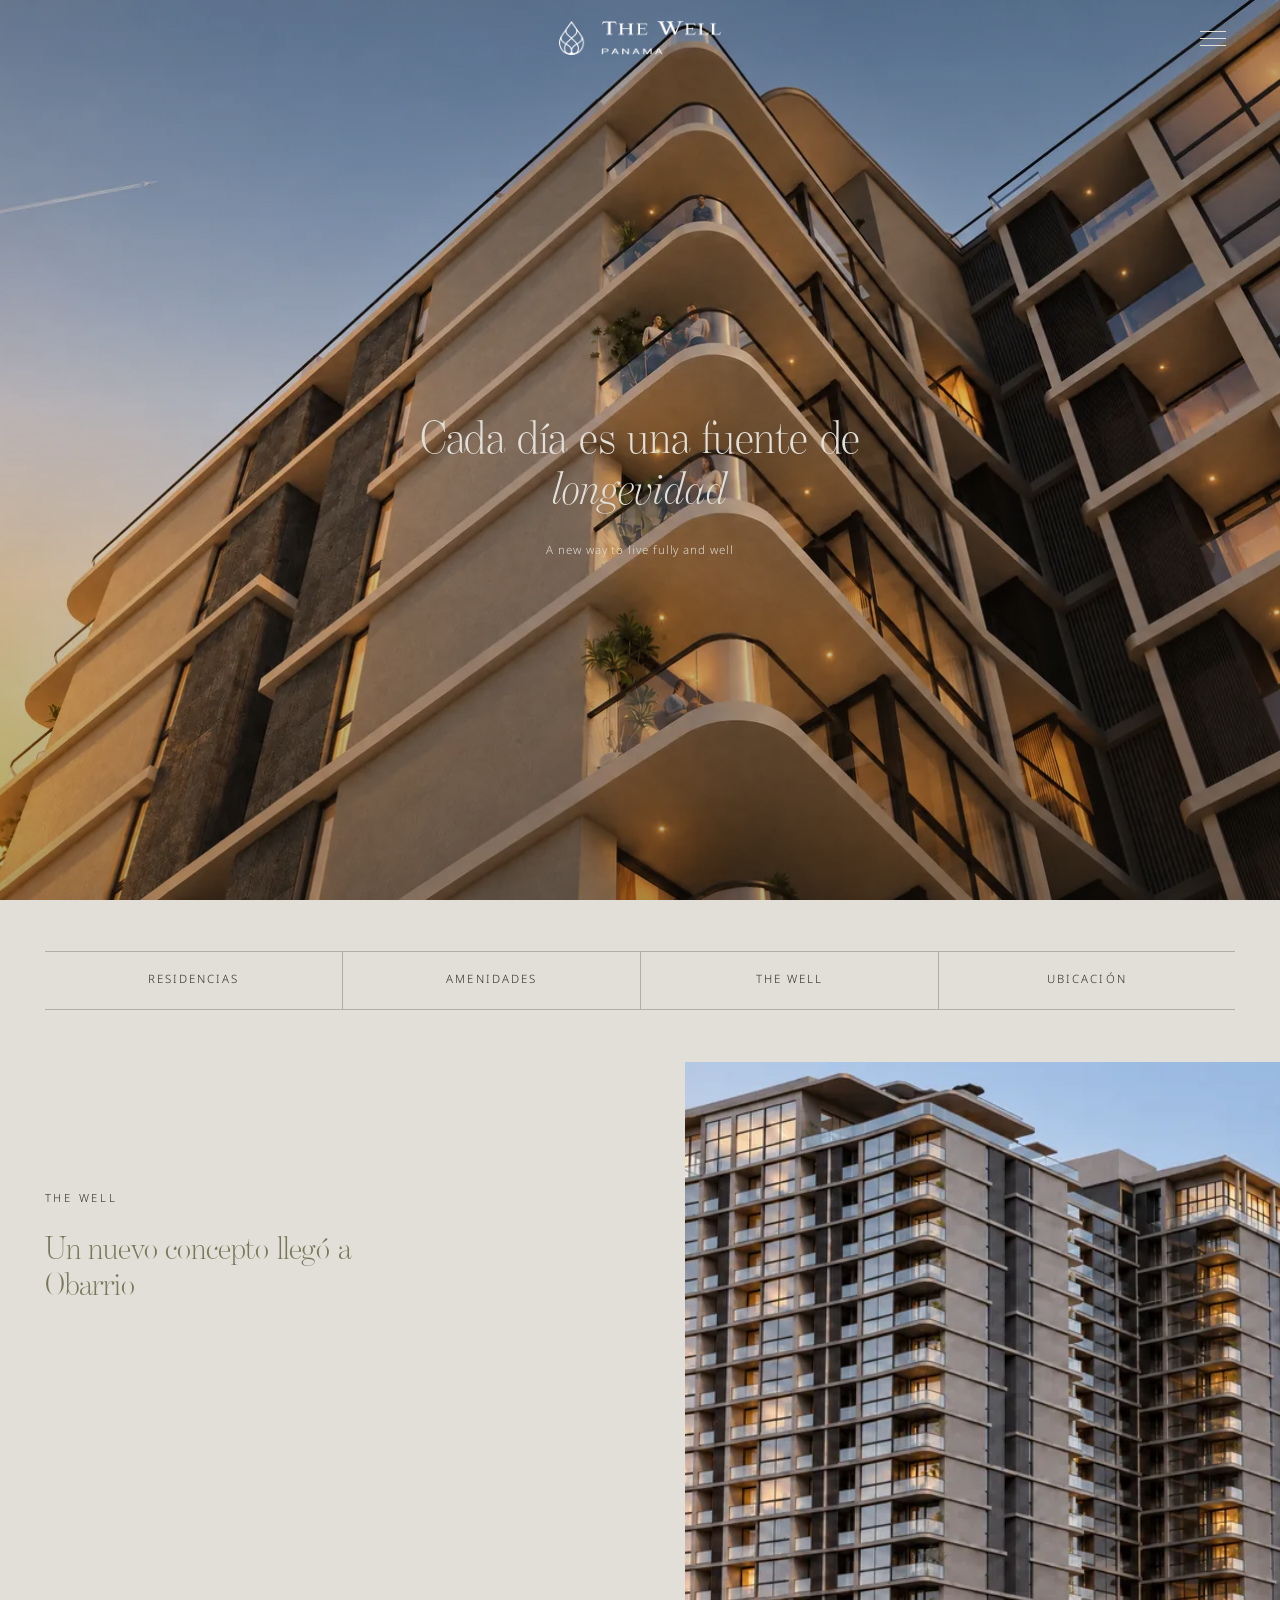
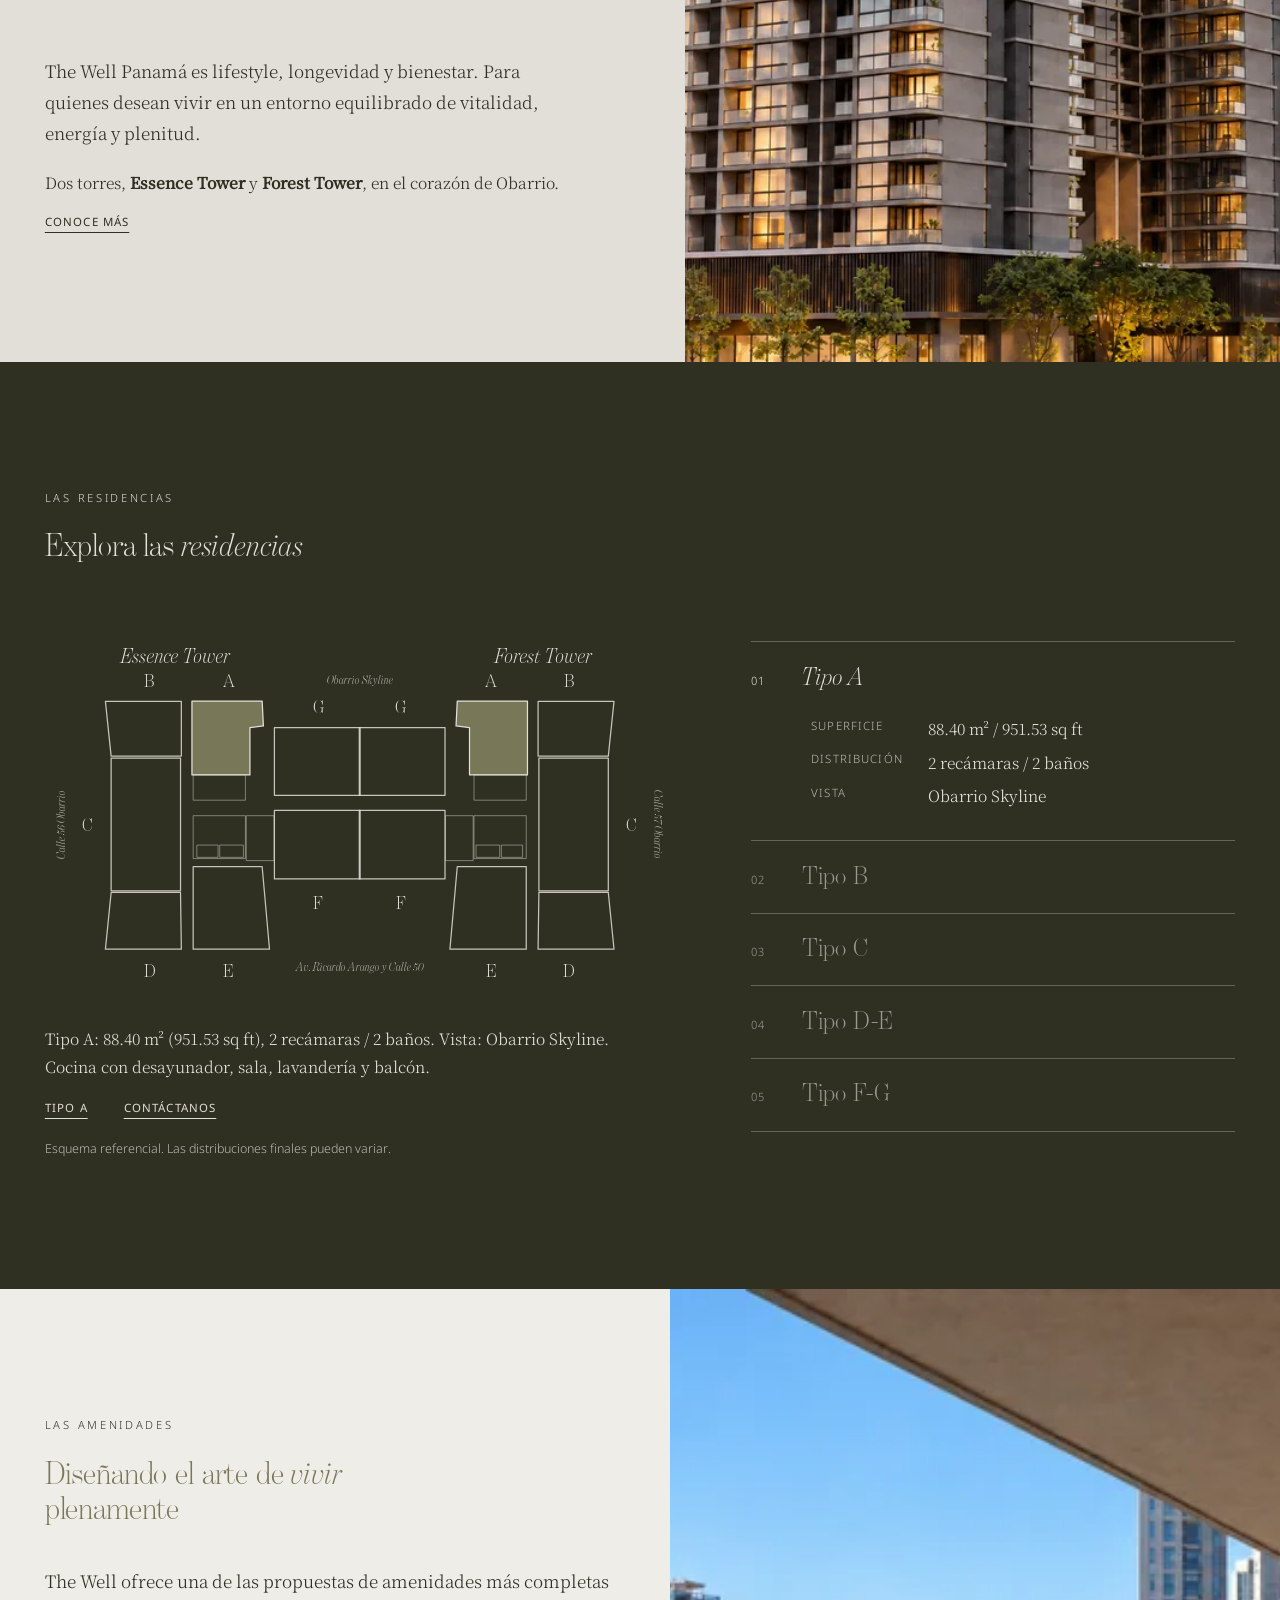
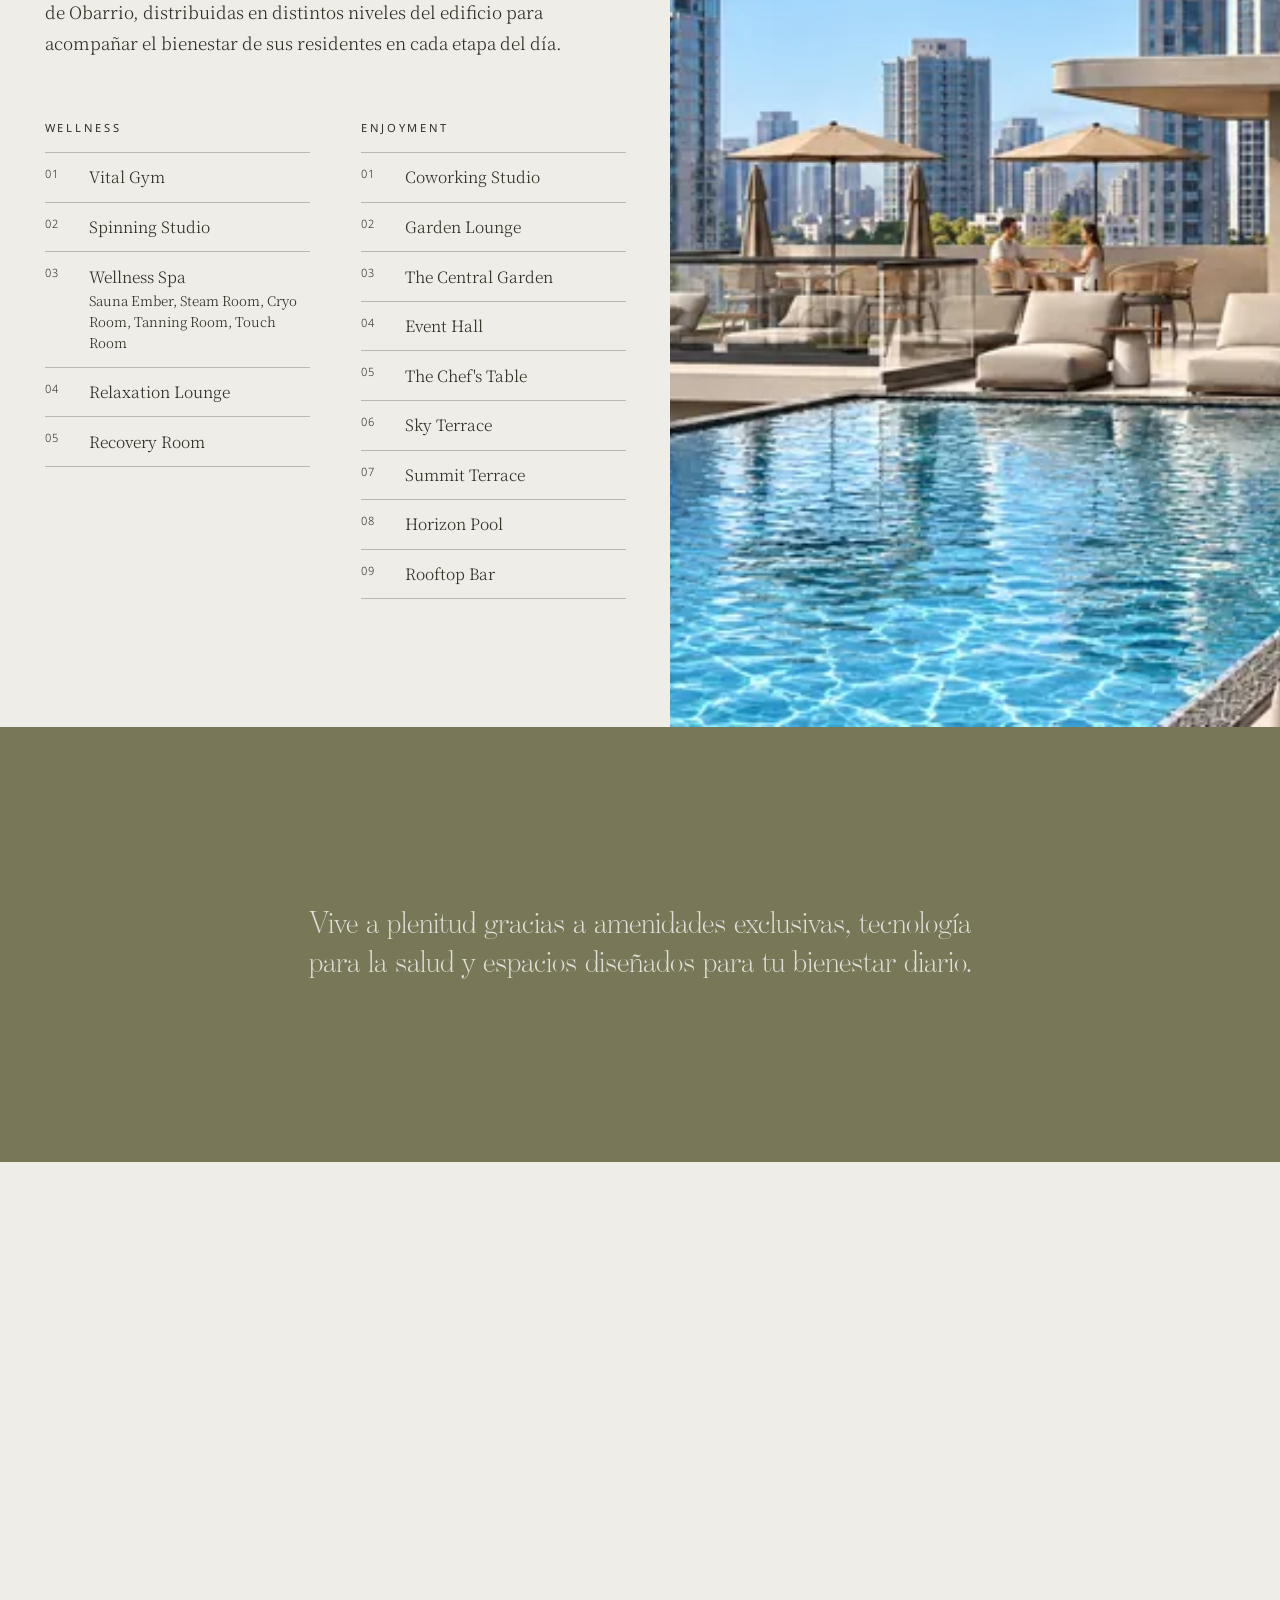
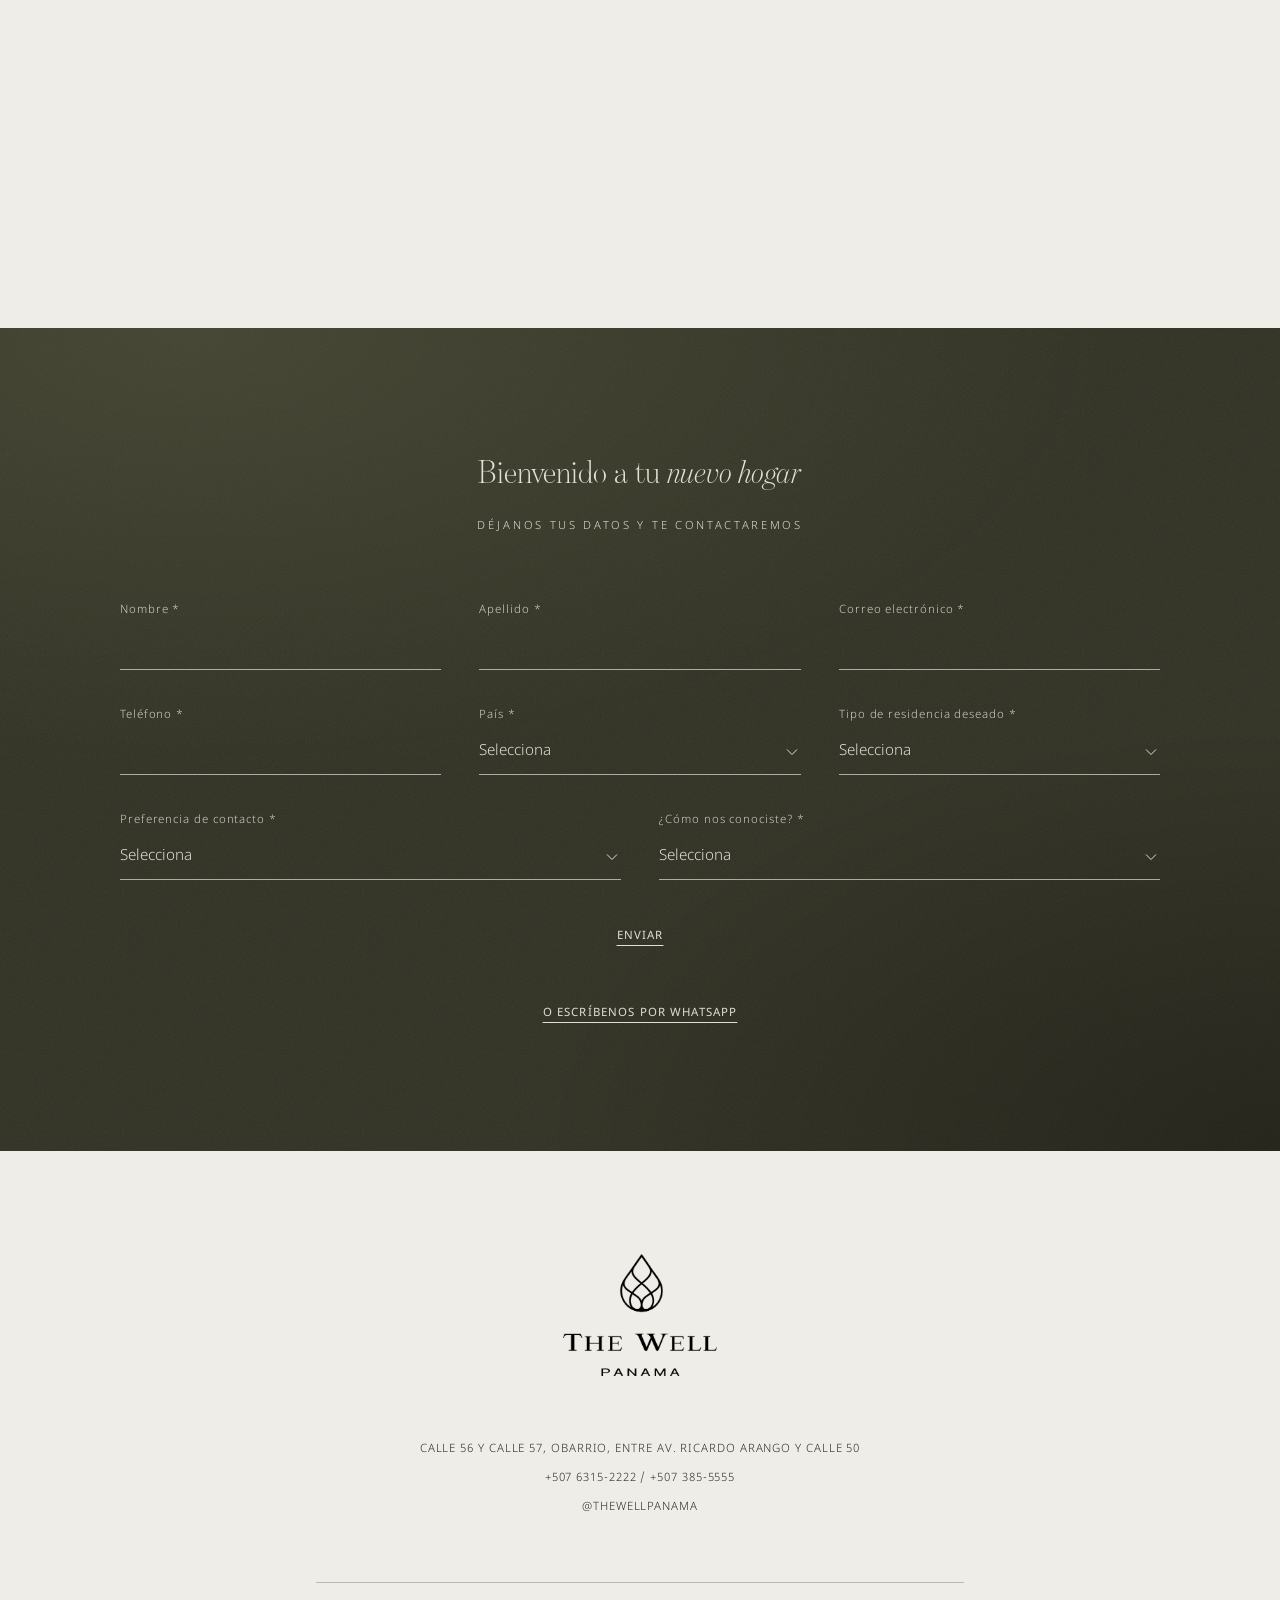
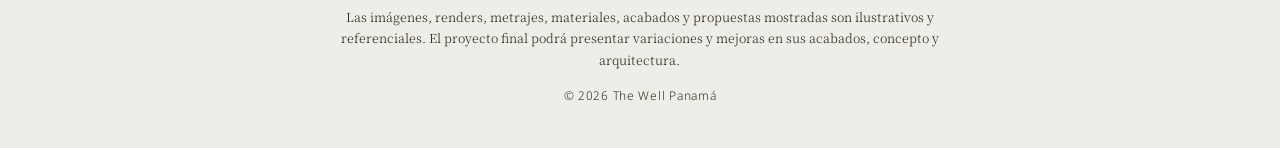
==== commit 662d6986: "Ubicación: solo mapa de Google, sin texto Se eliminan eyebrow, titular, dirección, lista de tiempos," ====
--- a/index.html
+++ b/index.html
@@ -156,32 +156,10 @@
   </section>
 
   <!-- 7. Ubicación -->
-  <section class="ubi" data-tema="claro" id="ubicacion" aria-labelledby="ubi-titulo">
-    <div class="ubi__text">
-      <p class="eyebrow" data-i18n="ubi.eyebrow">Ubicación</p>
-      <h2 id="ubi-titulo"><span data-i18n="ubi.titulo.a">En el corazón de</span> <em data-i18n="ubi.titulo.b">Obarrio</em></h2>
-      <p class="lead" data-i18n="ubi.p">Entre la Calle 56 y la Calle 57, frente a la Av. Ricardo Arango y Calle 50, en el corazón bancario y financiero de la Ciudad de Panamá.</p>
-      <ul class="tiempos">
-        <li><span data-i18n="ubi.t1">Soho City Center</span><b>1 min</b></li>
-        <li><span data-i18n="ubi.t2">Edificio CAF y F&amp;F Tower</span><b>1 min</b></li>
-        <li><span data-i18n="ubi.t3">Metro Vía Argentina</span><b>5 min</b></li>
-        <li><span data-i18n="ubi.t4">Metro Iglesia del Carmen</span><b>5 min</b></li>
-        <li><span data-i18n="ubi.t5">Supermercados (Rey, RibaSmith)</span><b>5 min</b></li>
-        <li><span data-i18n="ubi.t6">Hospital Nacional y Clínica Paitilla</span><b>8 min</b></li>
-      </ul>
-      <div class="ubi__inv">
-        <h3 data-i18n="ubi.inv.t">Una oportunidad de inversión</h3>
-        <p data-i18n="ubi.inv.p">Una de las zonas más consolidadas y con mayor plusvalía de la Ciudad de Panamá, con una propuesta de amenidades sin comparación en la zona y sólido potencial de rentabilidad y revalorización.</p>
-      </div>
-    </div>
-    <div class="ubi__mapa">
-      <div class="ubi__marco">
-        <iframe title="Mapa de la ubicación de The Well Panamá, Obarrio, Ciudad de Panamá"
-                src="https://maps.google.com/maps?q=8.985361,-79.519444&amp;z=16&amp;hl=es&amp;output=embed"
-                loading="lazy" referrerpolicy="no-referrer-when-downgrade" allowfullscreen></iframe>
-      </div>
-      <a class="cta" href="https://www.google.com/maps?q=8.985361,-79.519444" target="_blank" rel="noopener" data-i18n="ubi.mapa">Abrir en Google Maps</a>
-    </div>
+  <section class="ubi" data-tema="claro" id="ubicacion" aria-label="Mapa de ubicación">
+    <iframe title="Mapa de la ubicación de The Well Panamá, Obarrio, Ciudad de Panamá"
+            src="https://maps.google.com/maps?q=8.985361,-79.519444&amp;z=16&amp;hl=es&amp;output=embed"
+            loading="lazy" referrerpolicy="no-referrer-when-downgrade" allowfullscreen></iframe>
   </section>
 
   <!-- 8. Formulario -->
--- a/css/main.css
+++ b/css/main.css
@@ -158,22 +158,9 @@
 .cita { font-family: var(--f-titulo); font-weight: 300; font-size: var(--fs-cita); line-height: 1.22; max-width: 22em; margin-inline: auto; }
 
 /* ---------- Ubicación ---------- */
-.ubi { background: var(--hueso-claro); display: grid; grid-template-columns: 1fr 1fr; gap: clamp(32px, 6vw, 96px); padding: var(--sec-y) var(--gutter); align-items: start; }
-.ubi__text h2 { margin: 1.2rem 0 clamp(20px, 2.4vw, 32px); }
-.ubi__text .lead { max-width: 34em; }
-.tiempos { margin: clamp(24px, 3vw, 40px) 0; max-width: 40em; border-top: var(--hairline); }
-.tiempos li { display: flex; justify-content: space-between; gap: 24px; padding: .8em 0; border-bottom: var(--hairline); }
-.tiempos b { font-family: var(--f-ui); font-weight: 300; letter-spacing: .08em; white-space: nowrap; }
-.ubi__inv { max-width: 34em; }
-.ubi__inv h3 { margin-bottom: .5rem; }
-.ubi__mapa { display: grid; gap: 18px; justify-items: start; position: sticky; top: calc(var(--header-h) + 24px); }
-.ubi__marco { width: 100%; padding: 8px; background: var(--hueso); }
-.ubi__marco iframe { display: block; width: 100%; aspect-ratio: 4 / 5; border: 0; filter: grayscale(1) sepia(.15) contrast(.95); }
-@media (max-width: 960px) {
-  .ubi { grid-template-columns: 1fr; }
-  .ubi__mapa { position: static; }
-  .ubi__marco iframe { aspect-ratio: 4 / 3; }
-}
+.ubi { background: var(--hueso-claro); padding: var(--sec-y) var(--gutter); }
+.ubi iframe { display: block; width: 100%; aspect-ratio: 21 / 9; border: 0; filter: grayscale(1) sepia(.15) contrast(.95); }
+@media (max-width: 720px) { .ubi iframe { aspect-ratio: 4 / 5; } }
 
 /* ---------- Formulario ---------- */
 .contacto {
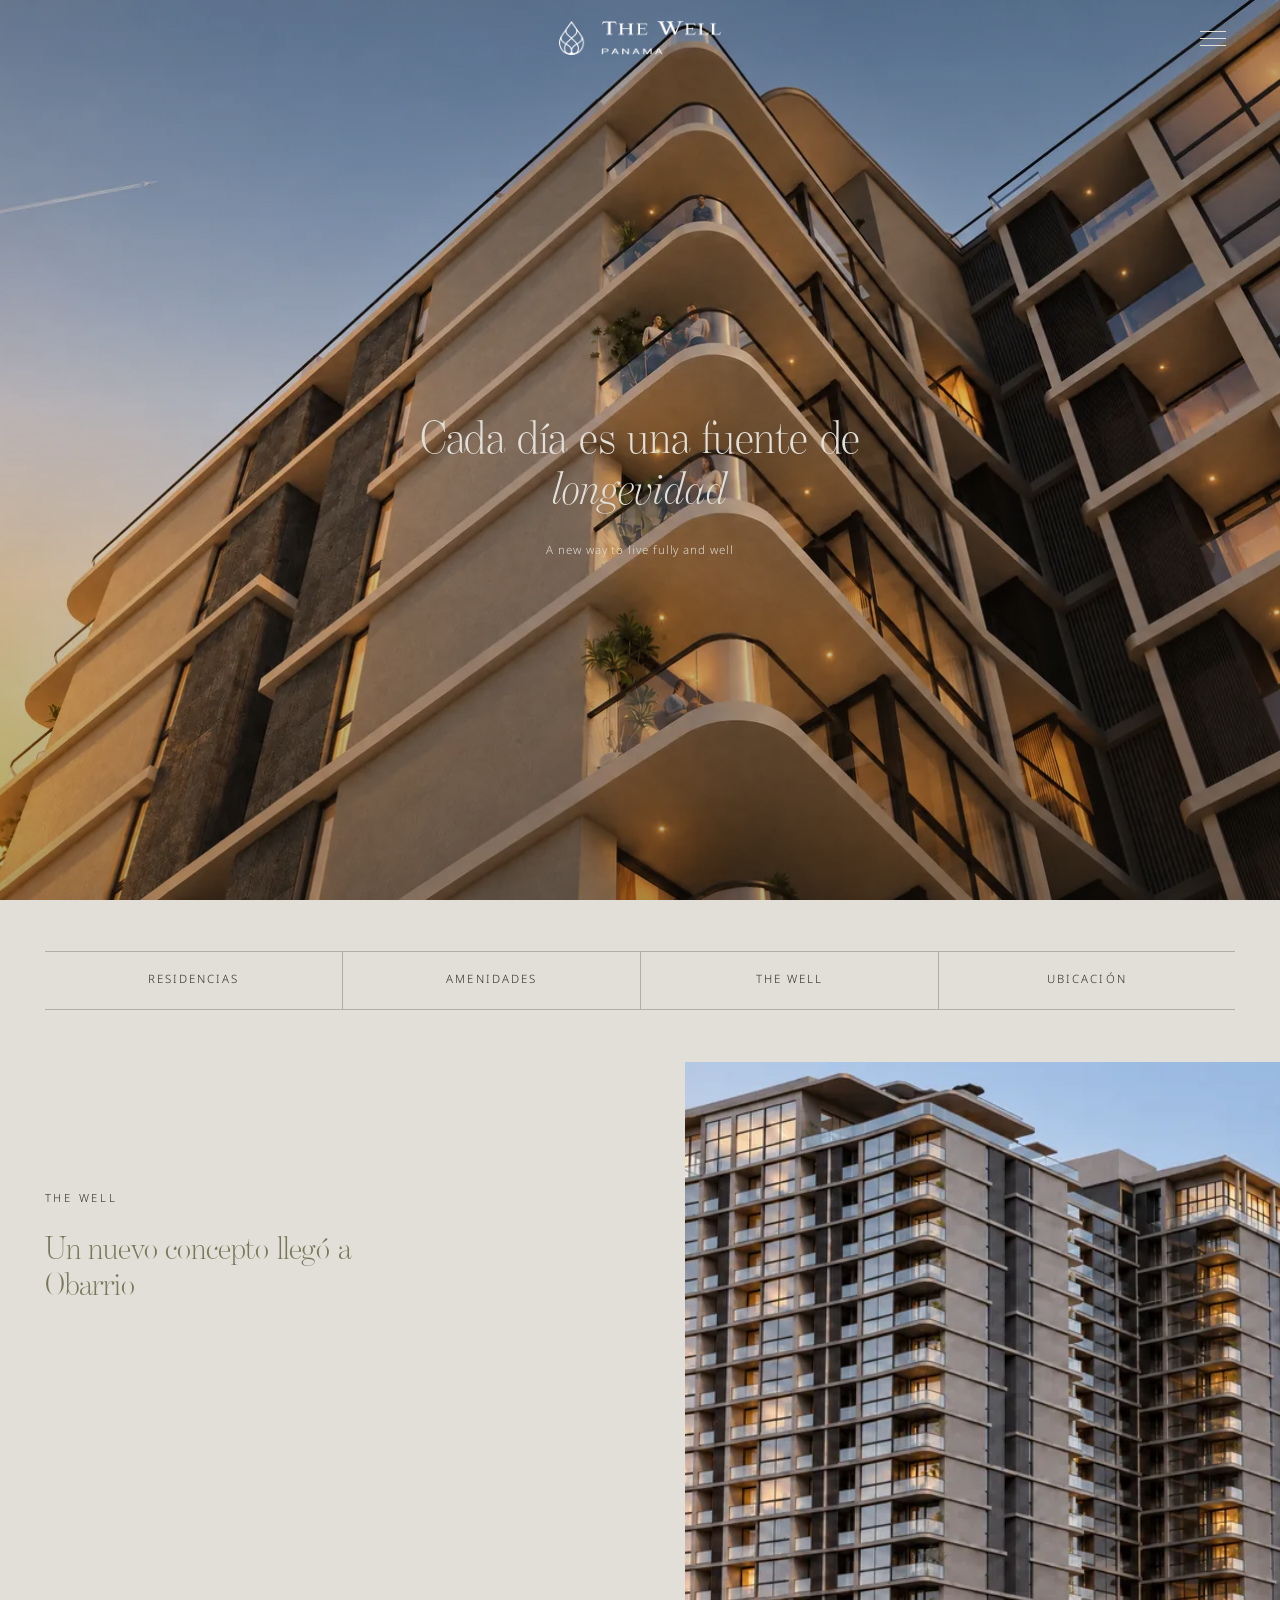
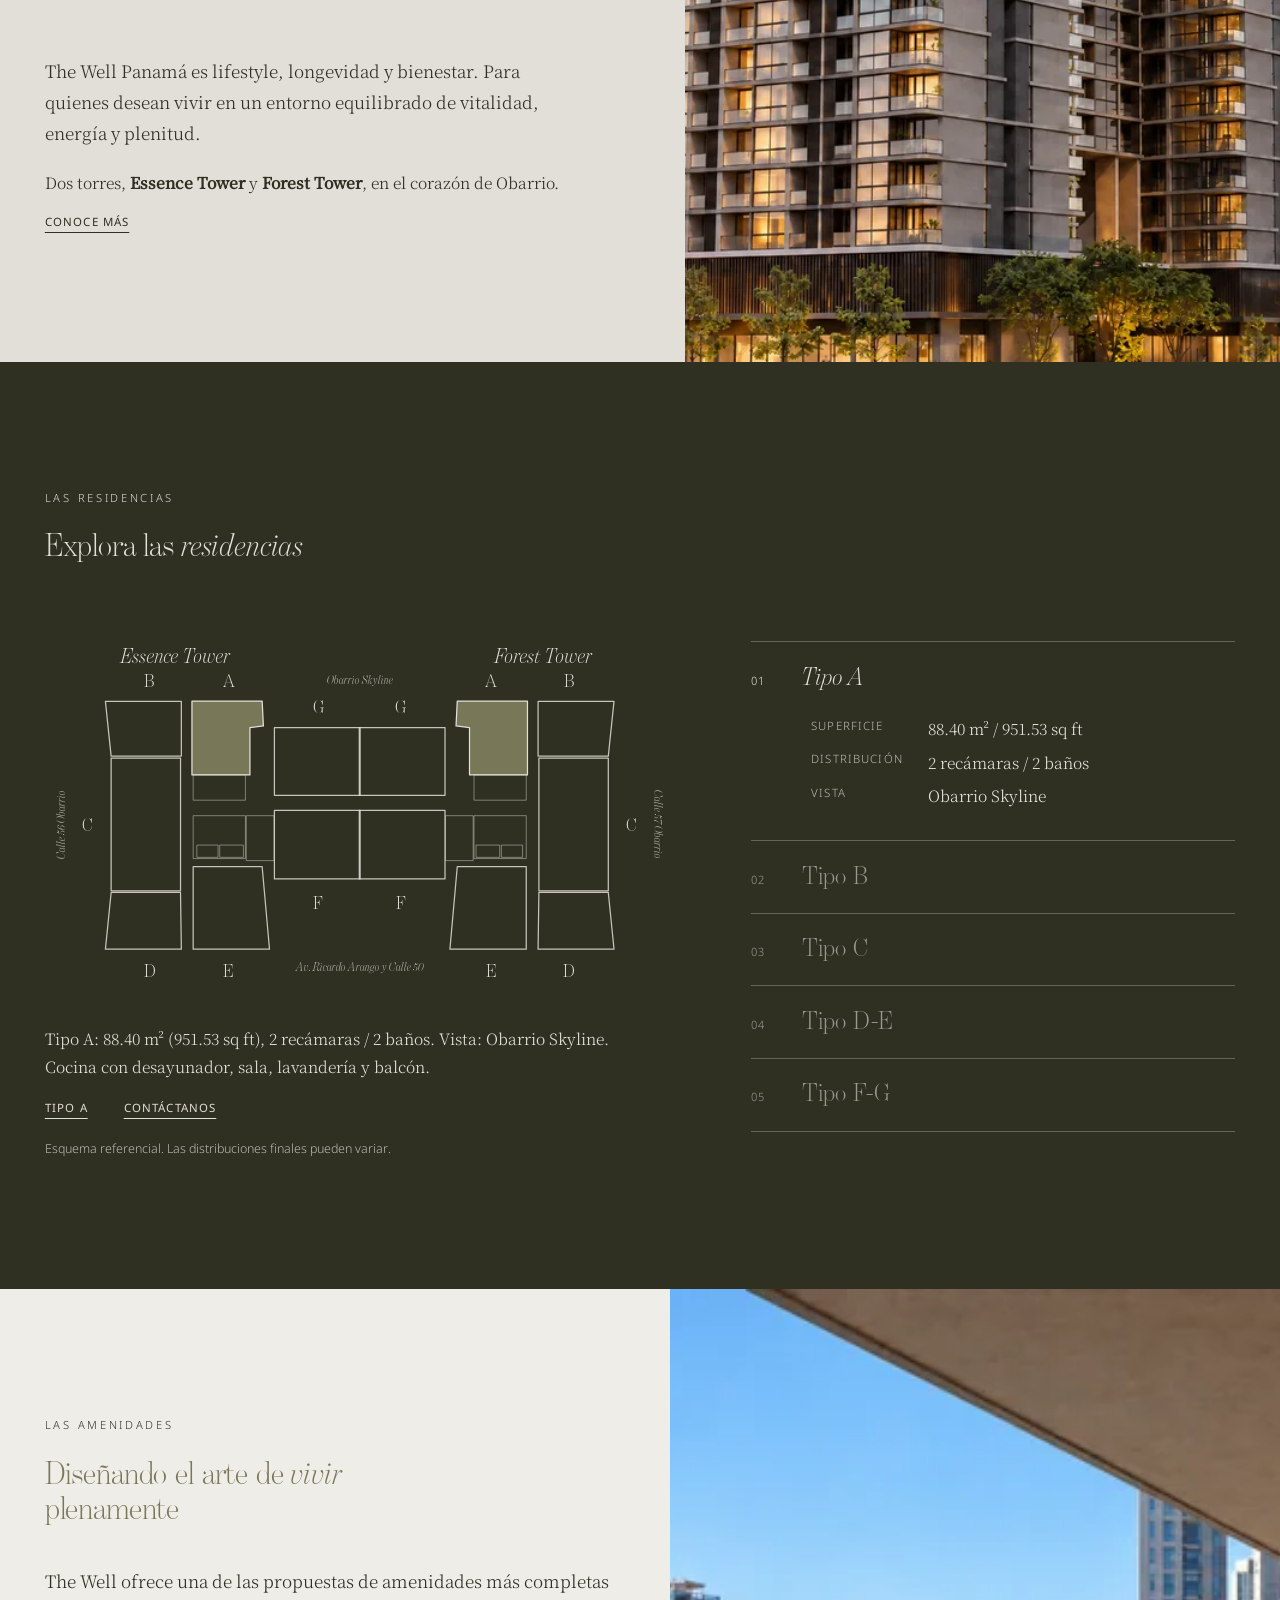
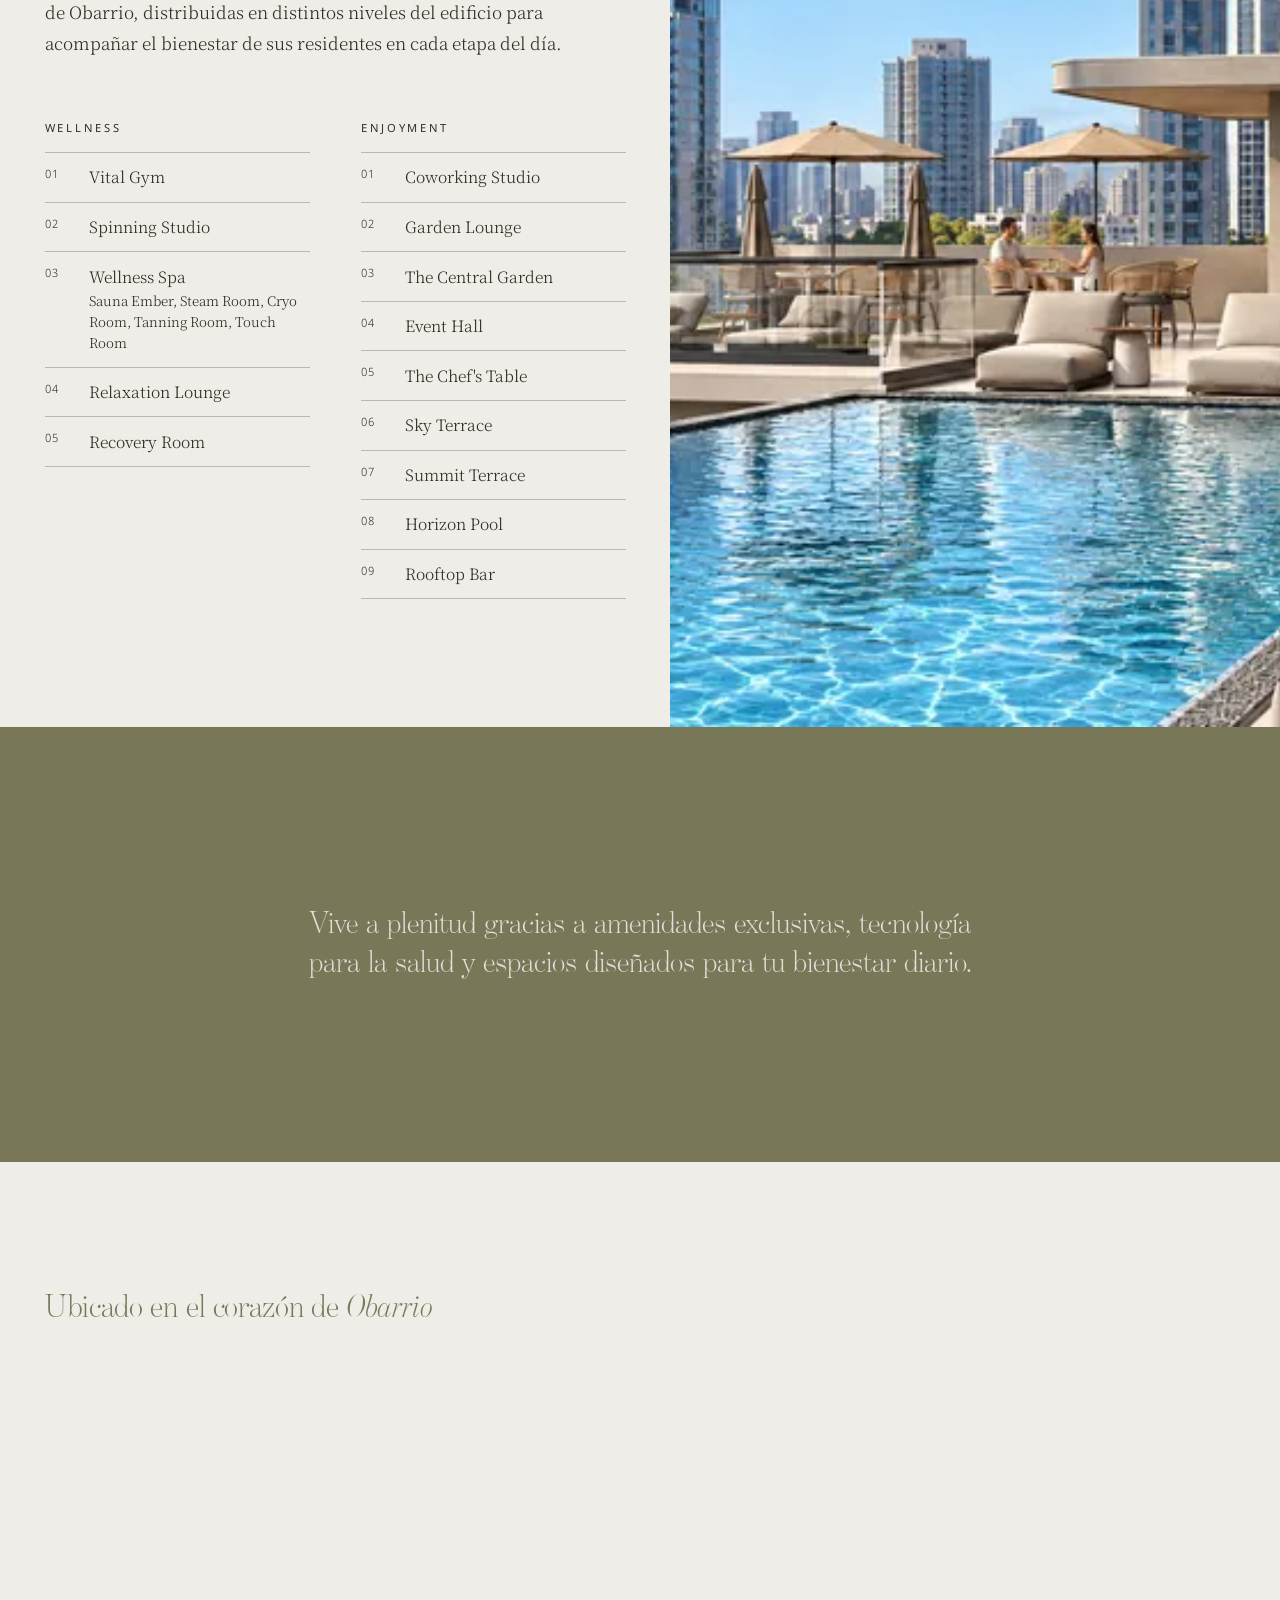
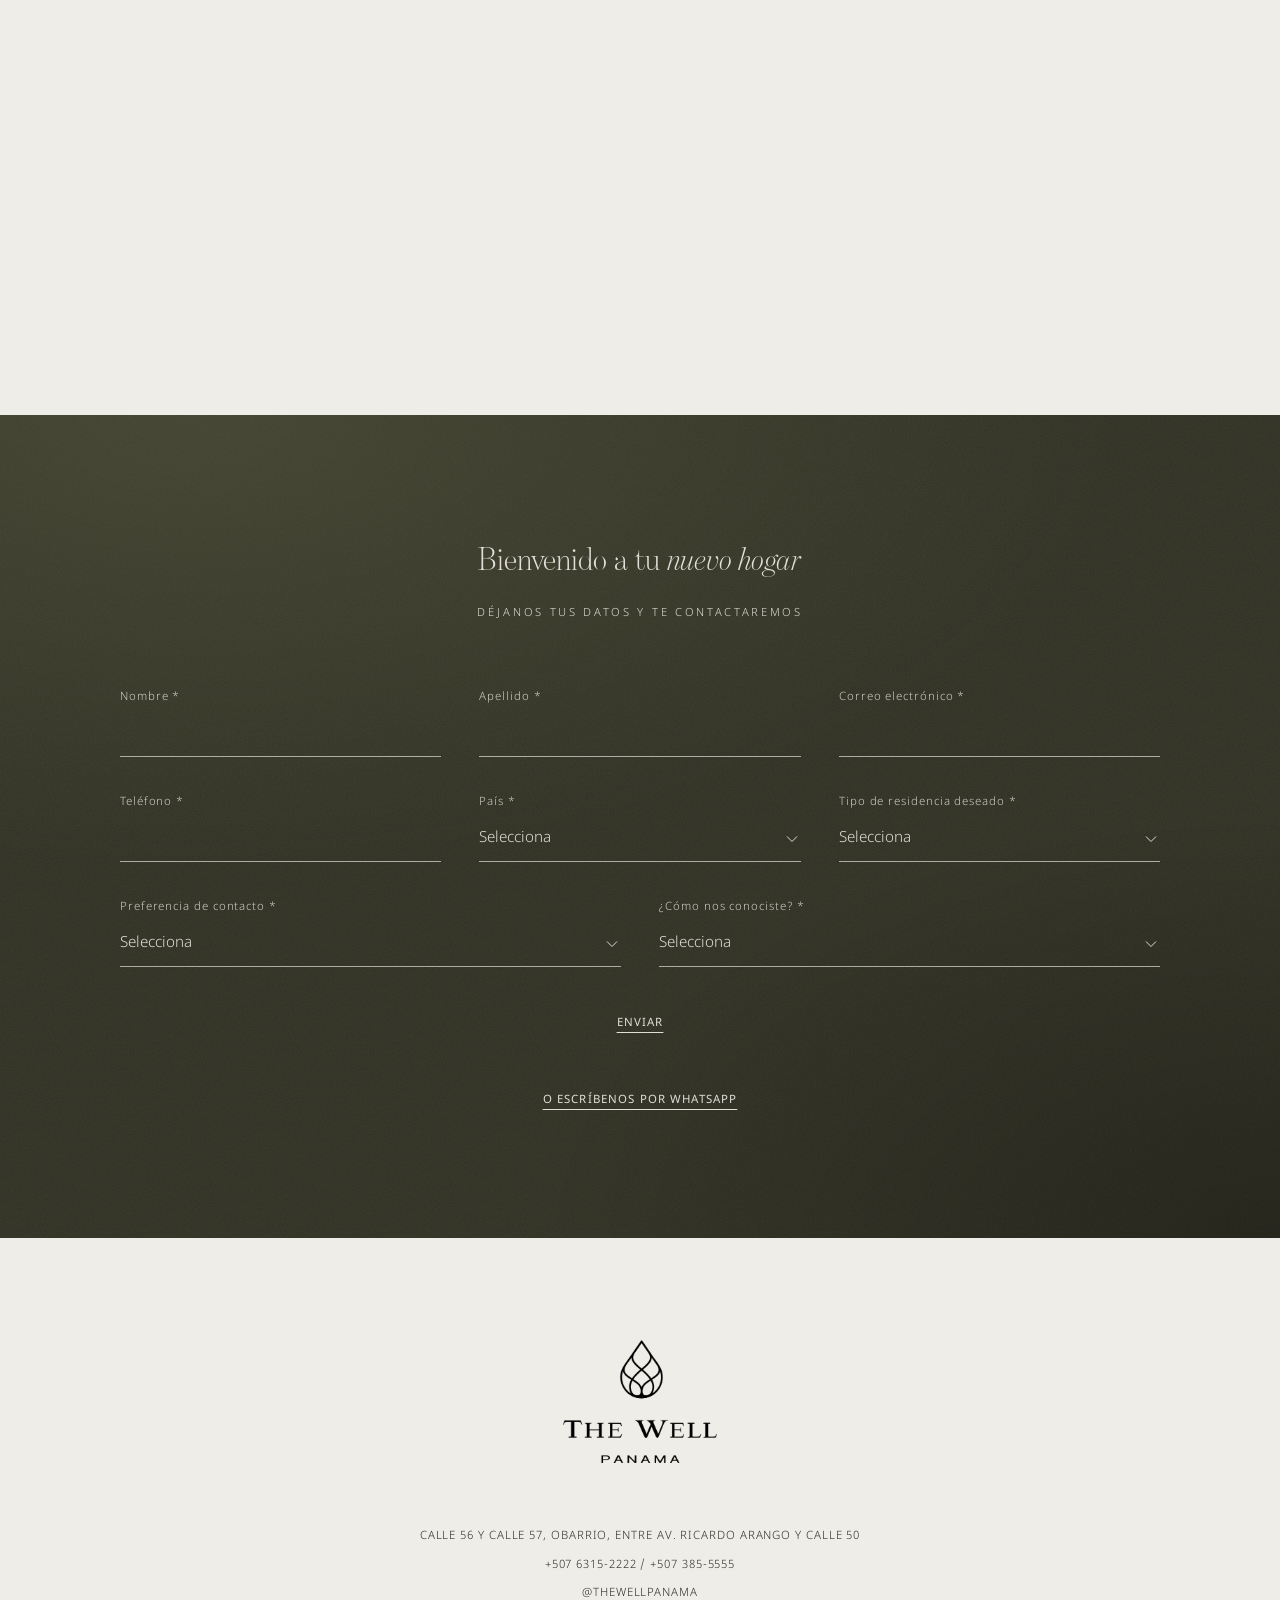
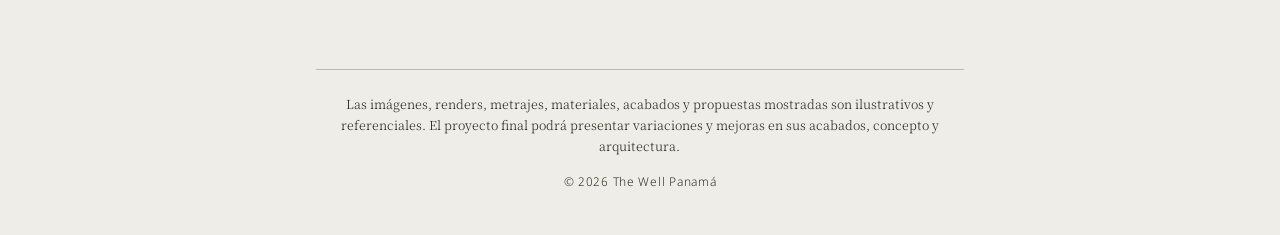
==== commit 73497a5d: "Ubicación: añade solo el título "Ubicado en el corazón de Obarrio" Co-Authored-By: Claude Sonnet 5.5" ====
--- a/index.html
+++ b/index.html
@@ -156,7 +156,8 @@
   </section>
 
   <!-- 7. Ubicación -->
-  <section class="ubi" data-tema="claro" id="ubicacion" aria-label="Mapa de ubicación">
+  <section class="ubi" data-tema="claro" id="ubicacion" aria-labelledby="ubi-titulo">
+    <h2 id="ubi-titulo"><span data-i18n="ubi.titulo.a">Ubicado en el corazón de</span> <em data-i18n="ubi.titulo.b">Obarrio</em></h2>
     <iframe title="Mapa de la ubicación de The Well Panamá, Obarrio, Ciudad de Panamá"
             src="https://maps.google.com/maps?q=8.985361,-79.519444&amp;z=16&amp;hl=es&amp;output=embed"
             loading="lazy" referrerpolicy="no-referrer-when-downgrade" allowfullscreen></iframe>
--- a/css/main.css
+++ b/css/main.css
@@ -159,6 +159,7 @@
 
 /* ---------- Ubicación ---------- */
 .ubi { background: var(--hueso-claro); padding: var(--sec-y) var(--gutter); }
+.ubi h2 { margin-bottom: clamp(28px, 4vw, 56px); }
 .ubi iframe { display: block; width: 100%; aspect-ratio: 21 / 9; border: 0; filter: grayscale(1) sepia(.15) contrast(.95); }
 @media (max-width: 720px) { .ubi iframe { aspect-ratio: 4 / 5; } }
 
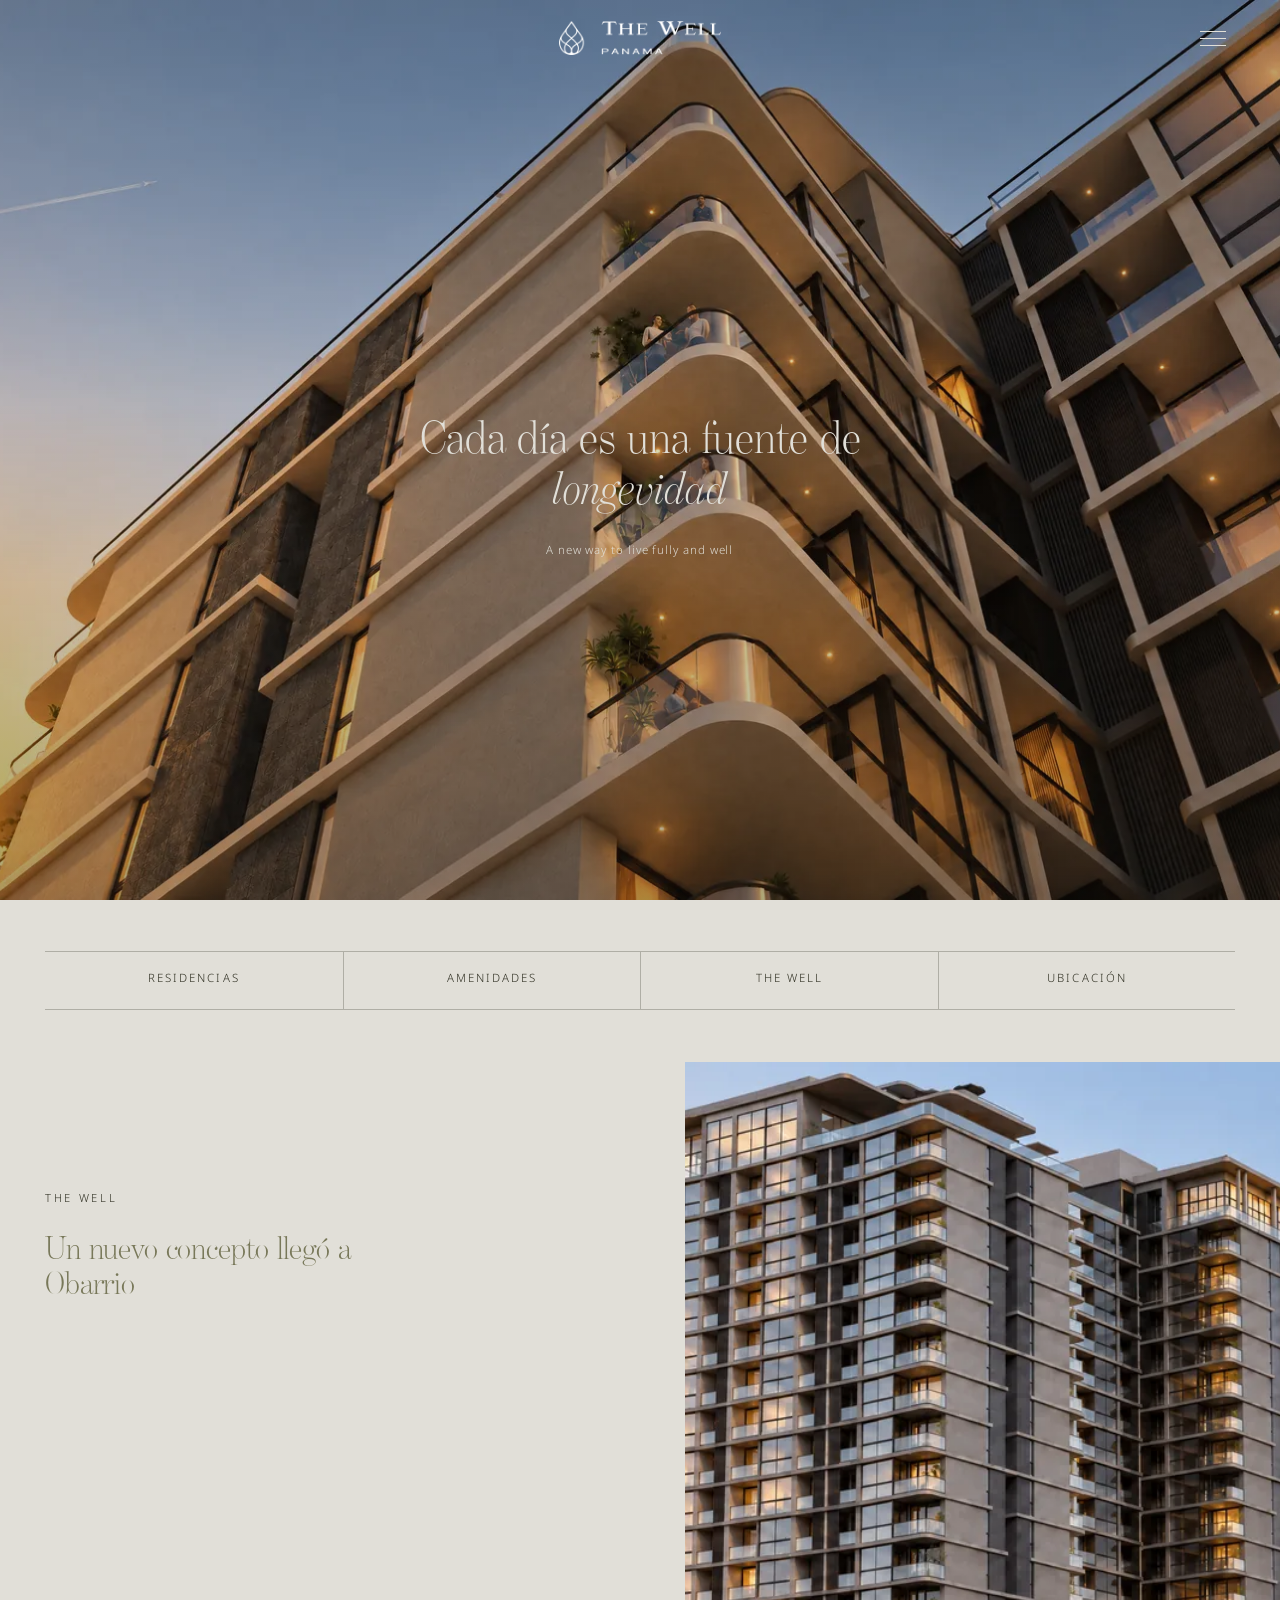
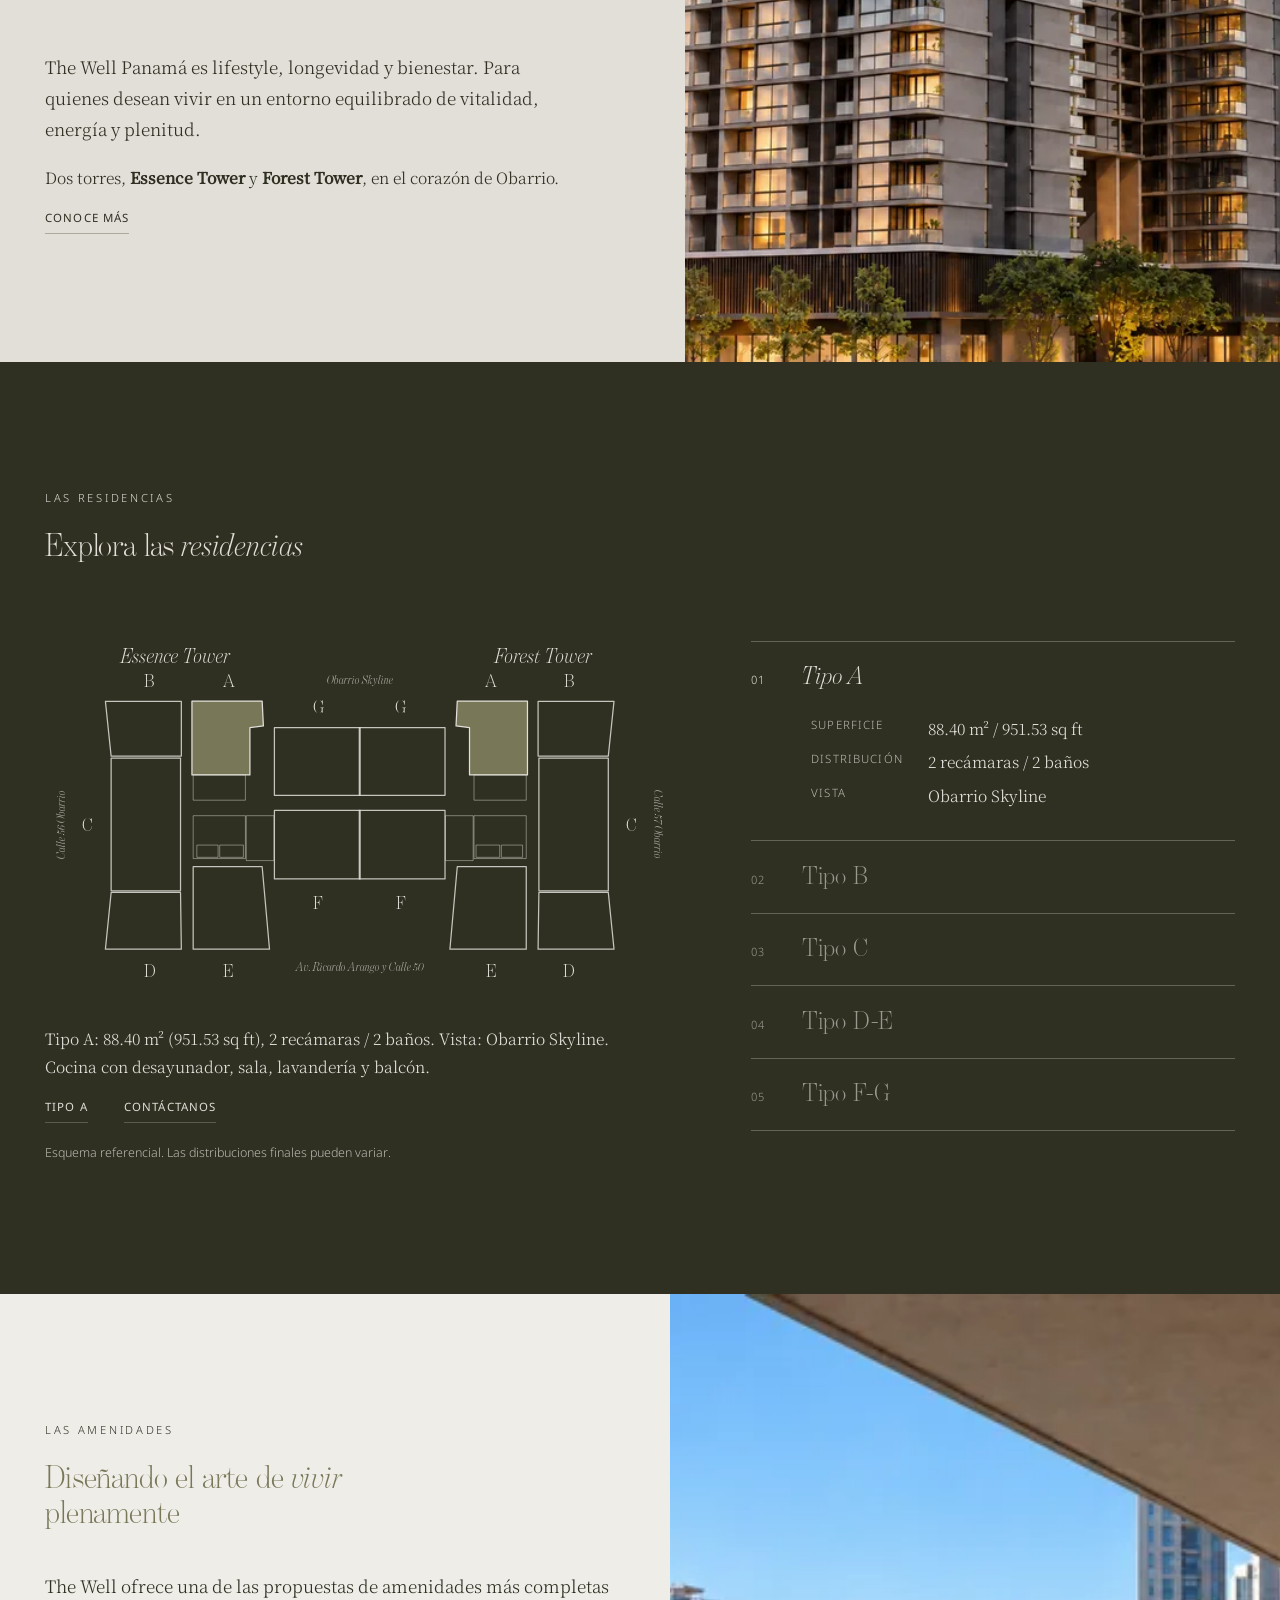
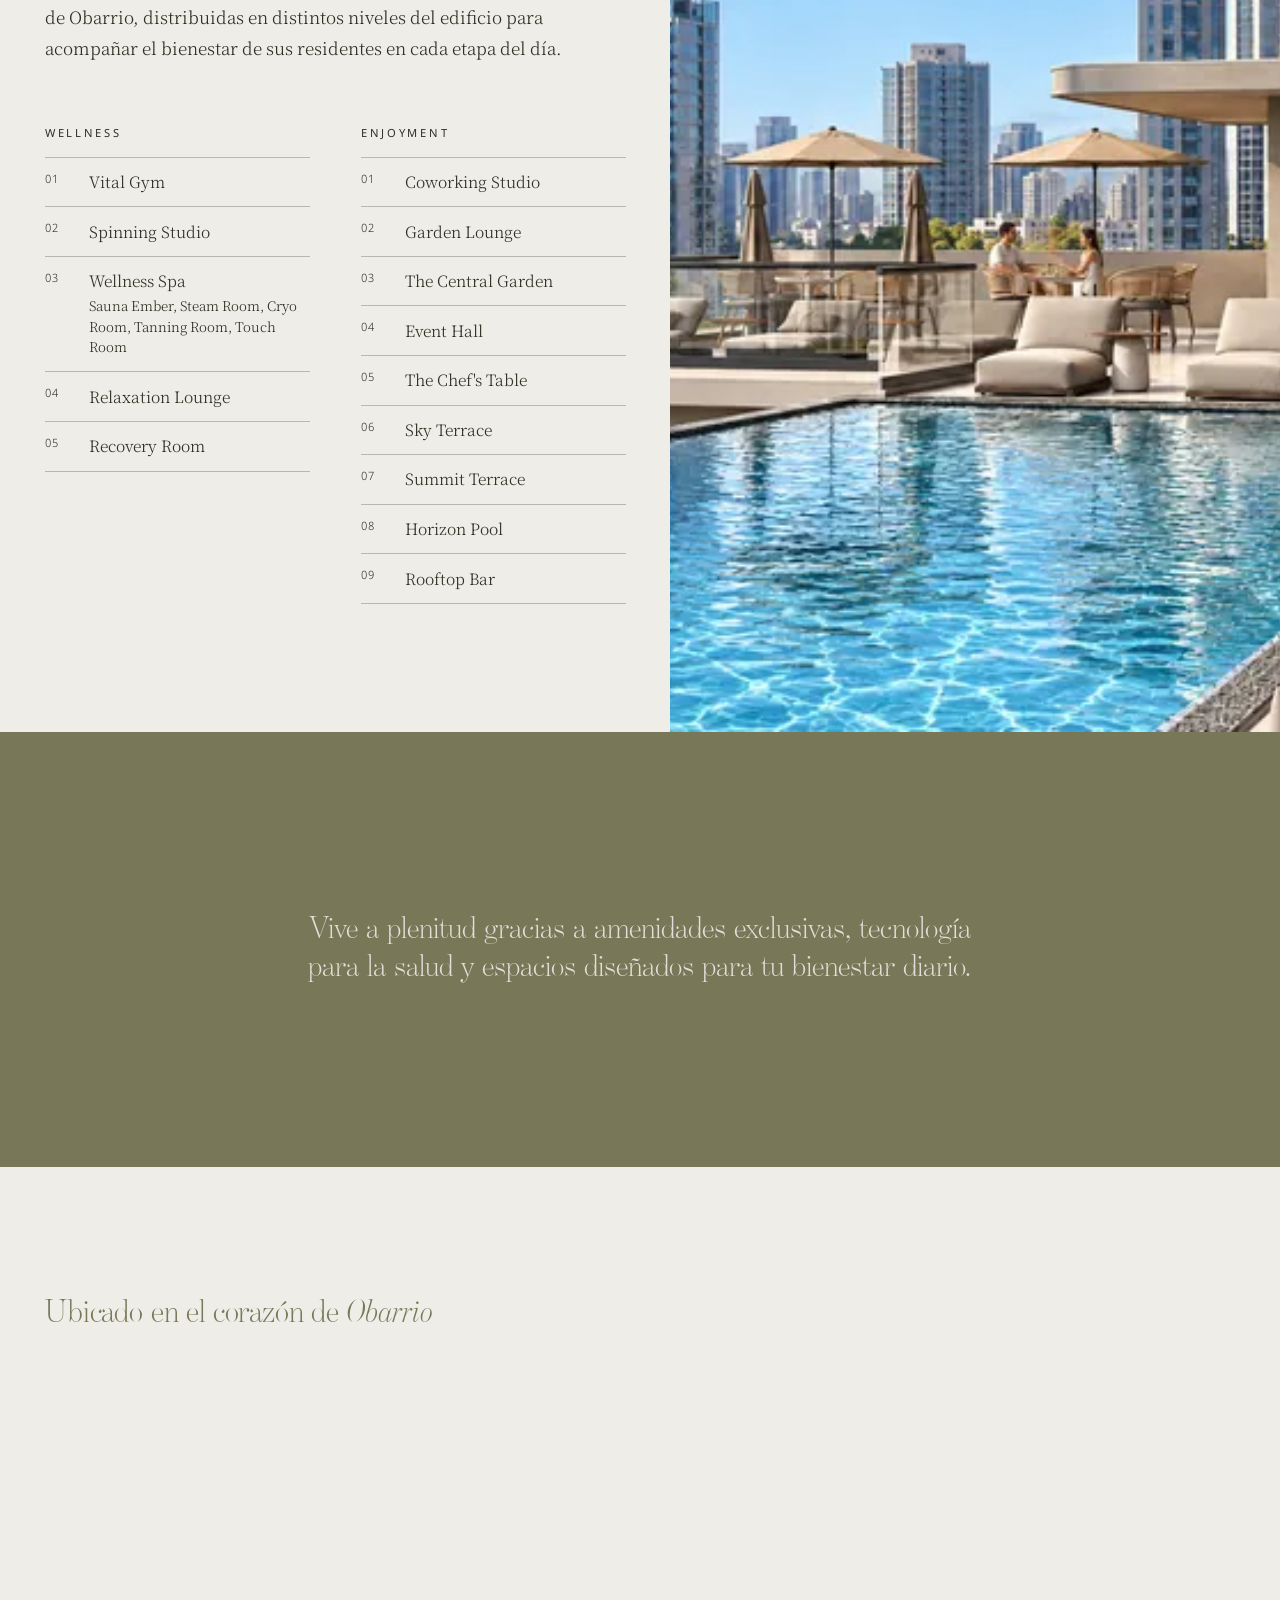
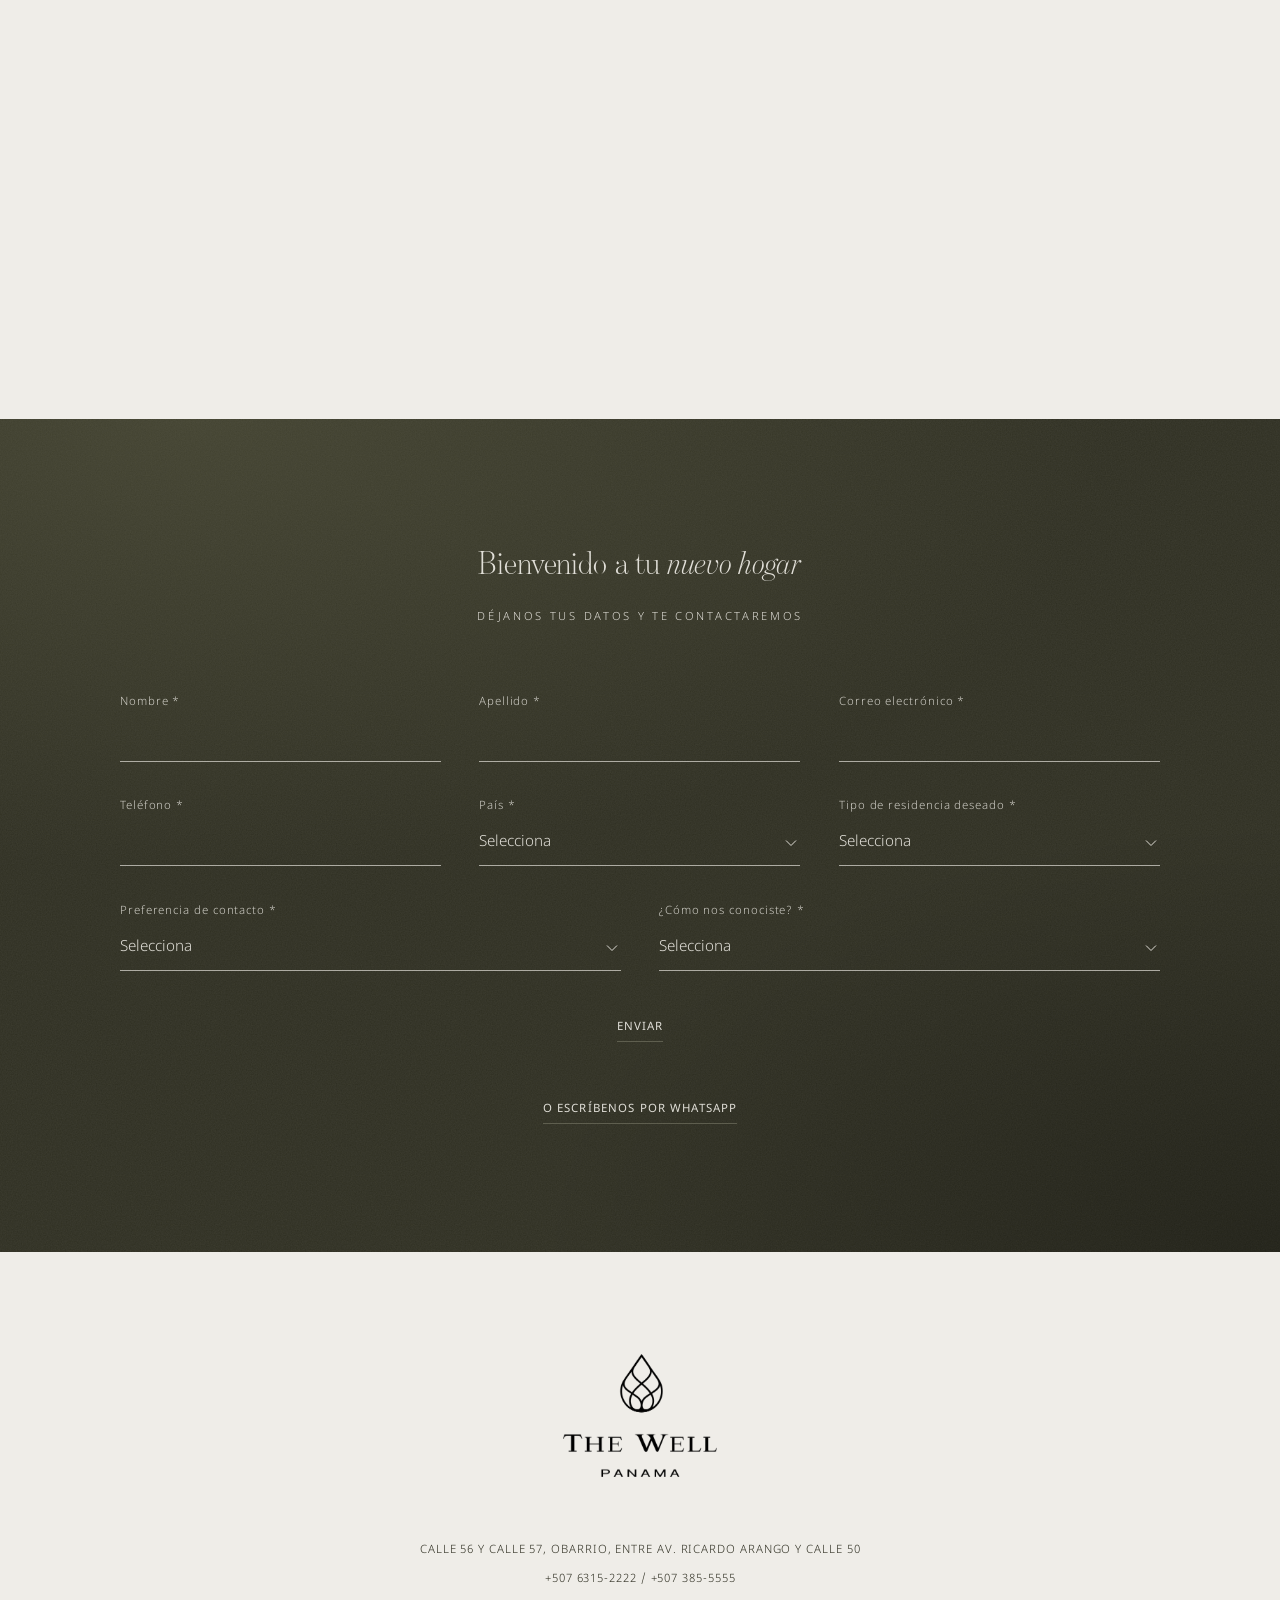
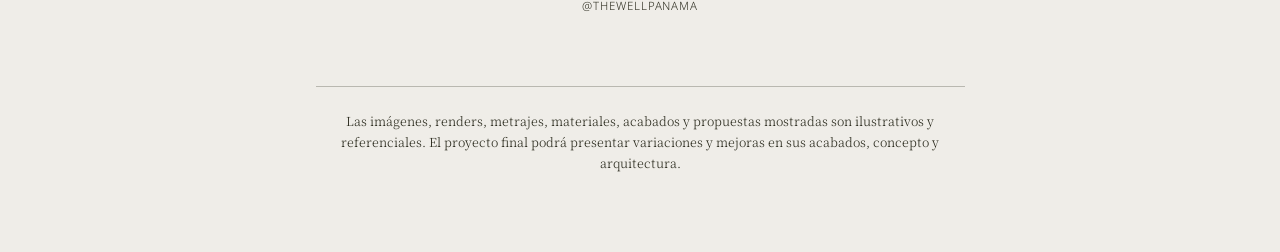
==== commit d6ade2f0: "Fase 2: movimiento - Revelado al scroll (IntersectionObserver): blur + translateY en texto, fade + l" ====
--- a/index.html
+++ b/index.html
@@ -9,6 +9,7 @@
   <link rel="preload" href="assets/fonts/benton-light.woff2" as="font" type="font/woff2" crossorigin>
   <link rel="preload" href="assets/fonts/notoserifjp-regular.woff2" as="font" type="font/woff2" crossorigin>
   <link rel="preload" as="image" type="image/webp" href="assets/img/hero-1600.webp" imagesrcset="assets/img/hero-800.webp 800w, assets/img/hero-1600.webp 1600w, assets/img/hero-2400.webp 2400w" imagesizes="100vw" fetchpriority="high">
+  <script>document.documentElement.classList.add("js")</script>
   <link rel="stylesheet" href="css/fonts.css">
   <link rel="stylesheet" href="css/tokens.css">
   <link rel="stylesheet" href="css/main.css">
@@ -27,7 +28,7 @@
   </div>
 </header>
 
-<div class="overlay" id="menu" role="dialog" aria-modal="true" aria-label="Menú" hidden>
+<div class="overlay" id="menu" role="dialog" aria-modal="true" aria-label="Menú" aria-hidden="true" inert>
   <div class="overlay__top"><button class="overlay__close" type="button">Cerrar</button></div>
   <nav class="overlay__nav" aria-label="Secciones">
     <a href="#the-well" data-i18n="nav.thewell">The Well</a>
@@ -52,10 +53,10 @@
       </div>
     </div>
     <nav class="hero__nav" data-tema="claro" aria-label="Accesos rápidos">
-      <a href="#residencias" data-i18n="nav.residencias">Residencias</a>
-      <a href="#amenidades" data-i18n="nav.amenidades">Amenidades</a>
-      <a href="#the-well" data-i18n="nav.thewell">The Well</a>
-      <a href="#ubicacion" data-i18n="nav.ubicacion">Ubicación</a>
+      <a href="#residencias"><span class="ul" data-i18n="nav.residencias">Residencias</span></a>
+      <a href="#amenidades"><span class="ul" data-i18n="nav.amenidades">Amenidades</span></a>
+      <a href="#the-well"><span class="ul" data-i18n="nav.thewell">The Well</span></a>
+      <a href="#ubicacion"><span class="ul" data-i18n="nav.ubicacion">Ubicación</span></a>
     </nav>
   </section>
 
@@ -190,8 +191,8 @@
   <img class="footer__logo" src="assets/img/logo-negro-vertical.webp" width="440" height="351" loading="lazy" alt="The Well Panamá">
   <address class="footer__info" style="font-style: normal">
     <span data-i18n="footer.dir">Calle 56 y Calle 57, Obarrio, entre Av. Ricardo Arango y Calle 50</span>
-    <span><a href="tel:+50763152222">+507 6315-2222</a> / <a href="tel:+5073855555">+507 385-5555</a></span>
-    <a href="https://www.instagram.com/thewellpanama" rel="noopener" target="_blank">@thewellpanama</a>
+    <span><a class="ul" href="tel:+50763152222">+507 6315-2222</a> / <a class="ul" href="tel:+5073855555">+507 385-5555</a></span>
+    <a class="ul" href="https://www.instagram.com/thewellpanama" rel="noopener" target="_blank">@thewellpanama</a>
   </address>
   <!-- [PENDIENTE] Logos de desarrolladores: añadir aquí (se oculta mientras esté vacío). -->
   <div class="footer__devs"></div>
--- a/css/tokens.css
+++ b/css/tokens.css
@@ -28,5 +28,6 @@
   --hairline: 1px solid rgb(47 47 34 / .28);
   --hairline-claro: 1px solid rgb(225 223 216 / .3);
   --tracking: 0.1em;
+  --ease: cubic-bezier(.22, 1, .36, 1);
 }
 @media (max-width: 720px) { :root { --header-h: 64px; } }
--- a/css/main.css
+++ b/css/main.css
@@ -31,11 +31,20 @@
 }
 .eyebrow { font-size: var(--fs-eyebrow); font-weight: 300; letter-spacing: .24em; }
 .cta {
-  display: inline-block; font-size: var(--fs-ui); font-weight: 400; text-decoration: underline;
-  text-decoration-thickness: 1px; text-underline-offset: .55em; line-height: 1.6; cursor: pointer;
+  display: inline-block; font-size: var(--fs-ui); font-weight: 400; line-height: 1.6; padding-bottom: .4em; cursor: pointer; text-decoration: none;
+  background-image: linear-gradient(currentColor, currentColor), linear-gradient(rgb(128 128 110 / .55), rgb(128 128 110 / .55));
+  background-repeat: no-repeat; background-position: left bottom; background-size: 0 1px, 100% 1px;
+  transition: background-size .5s var(--ease);
 }
 button.cta { font-family: var(--f-ui); text-transform: uppercase; letter-spacing: var(--tracking); }
-a.cta:hover, button.cta:hover { text-decoration-thickness: 2px; }
+a.cta:hover, button.cta:hover, a.cta:focus-visible, button.cta:focus-visible { background-size: 100% 1px, 100% 1px; }
+/* Enlaces de texto: la línea se dibuja al pasar el cursor */
+.ul {
+  text-decoration: none; padding-bottom: .3em;
+  background: linear-gradient(currentColor, currentColor) left bottom / 0 1px no-repeat;
+  transition: background-size .5s var(--ease);
+}
+a:hover > .ul, a:focus-visible > .ul, a.ul:hover, a.ul:focus-visible { background-size: 100% 1px; }
 
 /* ---------- Header (transparente; logo blanco/negro según sección) ---------- */
 .header {
@@ -44,11 +53,14 @@
   color: var(--hueso); --veil: rgb(47 47 34 / .55);
 }
 .header[data-tema="claro"] { color: var(--verde-oscuro); --veil: rgb(225 223 216 / .55); }
+.header { background: transparent; }
 .header.is-scrolled { background: var(--veil); -webkit-backdrop-filter: blur(8px); backdrop-filter: blur(8px); }
-.header__logo { display: block; }
-.header__logo img { height: clamp(24px, 1.6vw + 14px, 34px); width: auto; }
-.header .logo-negro, .header[data-tema="claro"] .logo-blanco { display: none; }
-.header[data-tema="claro"] .logo-negro { display: block; }
+.header { transition: background-color .5s ease, color .5s ease; }
+.header__logo { display: block; position: relative; }
+.header__logo img { height: clamp(24px, 1.6vw + 14px, 34px); width: auto; transition: opacity .5s ease; }
+.header .logo-negro { position: absolute; left: 0; top: 0; opacity: 0; }
+.header[data-tema="claro"] .logo-blanco { opacity: 0; }
+.header[data-tema="claro"] .logo-negro { opacity: 1; }
 .header__right { display: flex; justify-content: flex-end; }
 .burger { width: 44px; height: 44px; display: grid; place-content: center; gap: 6px; }
 .burger span { display: block; width: 26px; height: 1px; background: currentColor; }
@@ -57,13 +69,21 @@
 .overlay {
   position: fixed; inset: 0; z-index: 60; background: var(--verde-oscuro); color: var(--hueso);
   display: flex; flex-direction: column; padding: var(--gutter);
-}
-.overlay[hidden] { display: none; }
+  visibility: hidden; opacity: 0; filter: blur(10px);
+  transition: opacity .6s var(--ease), filter .6s var(--ease), visibility 0s linear .6s;
+}
+.overlay.is-open { visibility: visible; opacity: 1; filter: none; transition-delay: 0s; }
 .overlay__top { display: flex; justify-content: flex-end; height: calc(var(--header-h) - var(--gutter)); min-height: 44px; }
 .overlay__close { font-family: var(--f-ui); font-size: var(--fs-ui); letter-spacing: var(--tracking); text-transform: uppercase; padding: 0 .5em; }
 .overlay__nav { margin: auto; text-align: center; }
-.overlay__nav a { display: block; font-family: var(--f-titulo); font-weight: 300; font-size: clamp(1.6rem, 1.2rem + 1.6vw, 2.6rem); line-height: 1.5; text-decoration: none; }
-.overlay__nav a:hover { font-style: italic; text-decoration: underline; text-decoration-thickness: 1px; text-underline-offset: .2em; }
+.overlay__nav a {
+  display: table; margin: 0 auto; font-family: var(--f-titulo); font-weight: 300; font-size: clamp(1.6rem, 1.2rem + 1.6vw, 2.6rem); line-height: 1.5; text-decoration: none; padding-bottom: .05em;
+  background: linear-gradient(currentColor, currentColor) left bottom / 0 1px no-repeat;
+  opacity: 0; transform: translateY(12px);
+  transition: background-size .5s var(--ease), opacity .7s var(--ease), transform .7s var(--ease);
+}
+.overlay.is-open .overlay__nav a { opacity: 1; transform: none; transition-delay: 0s, calc(var(--i, 0) * 70ms + 150ms), calc(var(--i, 0) * 70ms + 150ms); }
+.overlay__nav a:hover, .overlay__nav a:focus-visible { background-size: 100% 1px; }
 .overlay__foot { text-align: center; font-family: var(--f-ui); font-size: var(--fs-ui); letter-spacing: .05em; padding-bottom: 1rem; }
 
 /* ---------- Hero ---------- */
@@ -80,12 +100,11 @@
 .hero__sub { font-family: var(--f-ui); font-size: var(--fs-ui); letter-spacing: .22em; text-transform: uppercase; font-weight: 300; }
 .hero__sub i { text-transform: none; font-style: normal; letter-spacing: .08em; }
 .hero__nav { display: grid; grid-template-columns: repeat(4, 1fr); margin: clamp(28px, 4vw, 56px) var(--gutter); border-top: var(--hairline); border-bottom: var(--hairline); }
-.hero__nav a {
+.hero__nav a { display: block;
   font-family: var(--f-ui); font-size: var(--fs-ui); font-weight: 300; text-transform: uppercase; letter-spacing: .18em; text-align: center; text-decoration: none;
   padding: 1.6em .5em; border-left: var(--hairline);
 }
 .hero__nav a:first-child { border-left: 0; }
-.hero__nav a:hover, .hero__nav a:focus-visible { text-decoration: underline; text-decoration-thickness: 1px; text-underline-offset: .55em; }
 @media (max-width: 720px) {
   .hero__nav { grid-template-columns: 1fr 1fr; }
   .hero__nav a:nth-child(odd) { border-left: 0; }
@@ -111,7 +130,7 @@
 .res__plano { min-width: 0; }
 .plano { width: 100%; height: auto; overflow: visible; }
 .plano .unidad { cursor: pointer; outline: none; }
-.plano .unidad polygon { fill: transparent; stroke: var(--hueso); stroke-opacity: .85; stroke-width: 1.25px; vector-effect: non-scaling-stroke; stroke-linejoin: round; }
+.plano .unidad polygon { transition: fill .6s ease, stroke-opacity .6s ease; fill: transparent; stroke: var(--hueso); stroke-opacity: .85; stroke-width: 1.25px; vector-effect: non-scaling-stroke; stroke-linejoin: round; }
 .plano .unidad.is-on polygon { fill: var(--verde); stroke-opacity: 1; }
 .plano .unidad:focus-visible polygon { stroke: #fff; stroke-width: 3px; }
 .plano .nucleo { fill: none; stroke: var(--hueso); stroke-opacity: .45; stroke-width: 1px; vector-effect: non-scaling-stroke; pointer-events: none; }
@@ -126,14 +145,17 @@
 .res__nota { font-family: var(--f-ui); font-size: .78rem; opacity: .8; }
 .res__lista { border-top: var(--hairline-claro); }
 .res__item { border-bottom: var(--hairline-claro); }
-.res__item > button { width: 100%; display: flex; align-items: baseline; gap: clamp(16px, 2vw, 32px); padding: clamp(16px, 1.6vw, 22px) 0; text-align: left; opacity: .6; }
+.res__item > button { transition: opacity .6s ease; width: 100%; display: flex; align-items: baseline; gap: clamp(16px, 2vw, 32px); padding: clamp(16px, 1.6vw, 22px) 0; text-align: left; opacity: .6; }
 .res__item > button:hover, .res__item > button:focus-visible { opacity: 1; }
 .res__item.is-on > button { opacity: 1; }
 .res__num { font-family: var(--f-ui); font-size: var(--fs-ui); letter-spacing: var(--tracking); min-width: 2.2em; }
 .res__tipo { font-family: var(--f-titulo); font-weight: 300; font-size: clamp(1.3rem, 1.1rem + .7vw, 1.8rem); line-height: 1.15; }
 .res__item.is-on .res__tipo { font-style: italic; }
 .res__datos { display: none; padding: 0 0 clamp(20px, 2.4vw, 32px) calc(2.2em + clamp(16px, 2vw, 32px)); }
-.res__item.is-on .res__datos { display: block; }
+.res__item.is-on .res__datos { display: block; animation: datos-in .7s var(--ease) both; }
+@keyframes datos-in { from { opacity: 0; filter: blur(4px); } to { opacity: 1; filter: none; } }
+.swap { transition: opacity .3s ease, filter .3s ease; }
+.swap.is-out { opacity: 0; filter: blur(4px); }
 .res__datos dl { display: grid; grid-template-columns: auto 1fr; gap: .35rem 1.6rem; font-size: var(--fs-cuerpo); }
 .res__datos dt { font-family: var(--f-ui); font-size: var(--fs-ui); letter-spacing: var(--tracking); text-transform: uppercase; opacity: .8; align-self: center; }
 @media (max-width: 860px) { .res__grid { grid-template-columns: 1fr; } }
@@ -204,3 +226,27 @@
 .footer__devs:empty { display: none; }
 .footer__legal { margin: clamp(40px, 5vw, 64px) auto 0; max-width: 52em; padding-top: 24px; border-top: var(--hairline); font-size: .78rem; line-height: 1.7; }
 .footer__copy { margin-top: 16px; font-family: var(--f-ui); font-size: .75rem; letter-spacing: .06em; }
+
+/* ---------- Movimiento (Fase 2) ---------- */
+.js .hero__media img.bg { transform: scale(1.08); }
+.js .hero.is-ready .hero__media img.bg { transform: none; transition: transform 2.5s var(--ease); }
+
+.js .reveal {
+  opacity: 0; filter: blur(12px); transform: translateY(24px); will-change: opacity, filter, transform;
+  transition: opacity 1.2s var(--ease) var(--d, 0s), filter 1.2s var(--ease) var(--d, 0s), transform 1.2s var(--ease) var(--d, 0s);
+}
+.js .reveal--soft { filter: none; transition: opacity 1.2s var(--ease) var(--d, 0s), transform 1.2s var(--ease) var(--d, 0s); }
+.js .reveal-img { opacity: 0; transform: scale(1.05); will-change: opacity, transform; transition: opacity 1.4s var(--ease) var(--d, 0s), transform 1.8s var(--ease) var(--d, 0s); }
+.js .reveal-fade { opacity: 0; transition: opacity 1.4s var(--ease) var(--d, 0s); }
+.js .reveal.is-in, .js .reveal-img.is-in, .js .reveal-fade.is-in { opacity: 1; filter: none; transform: none; }
+.amen__img { overflow: hidden; }
+
+@media (prefers-reduced-motion: reduce) {
+  .js .hero__media img.bg, .js .hero.is-ready .hero__media img.bg { transform: none; transition: none; }
+  .js .reveal, .js .reveal--soft, .js .reveal-img, .js .reveal-fade { filter: none; transform: none; transition: opacity .4s ease; }
+  .overlay { filter: none; transition: opacity .3s ease, visibility 0s linear .3s; }
+  .overlay__nav a { transform: none; transition: opacity .3s ease; }
+  .swap, .swap.is-out { filter: none; }
+  .res__item.is-on .res__datos { animation: none; }
+  .cta, .ul, .overlay__nav a { transition: none; }
+}
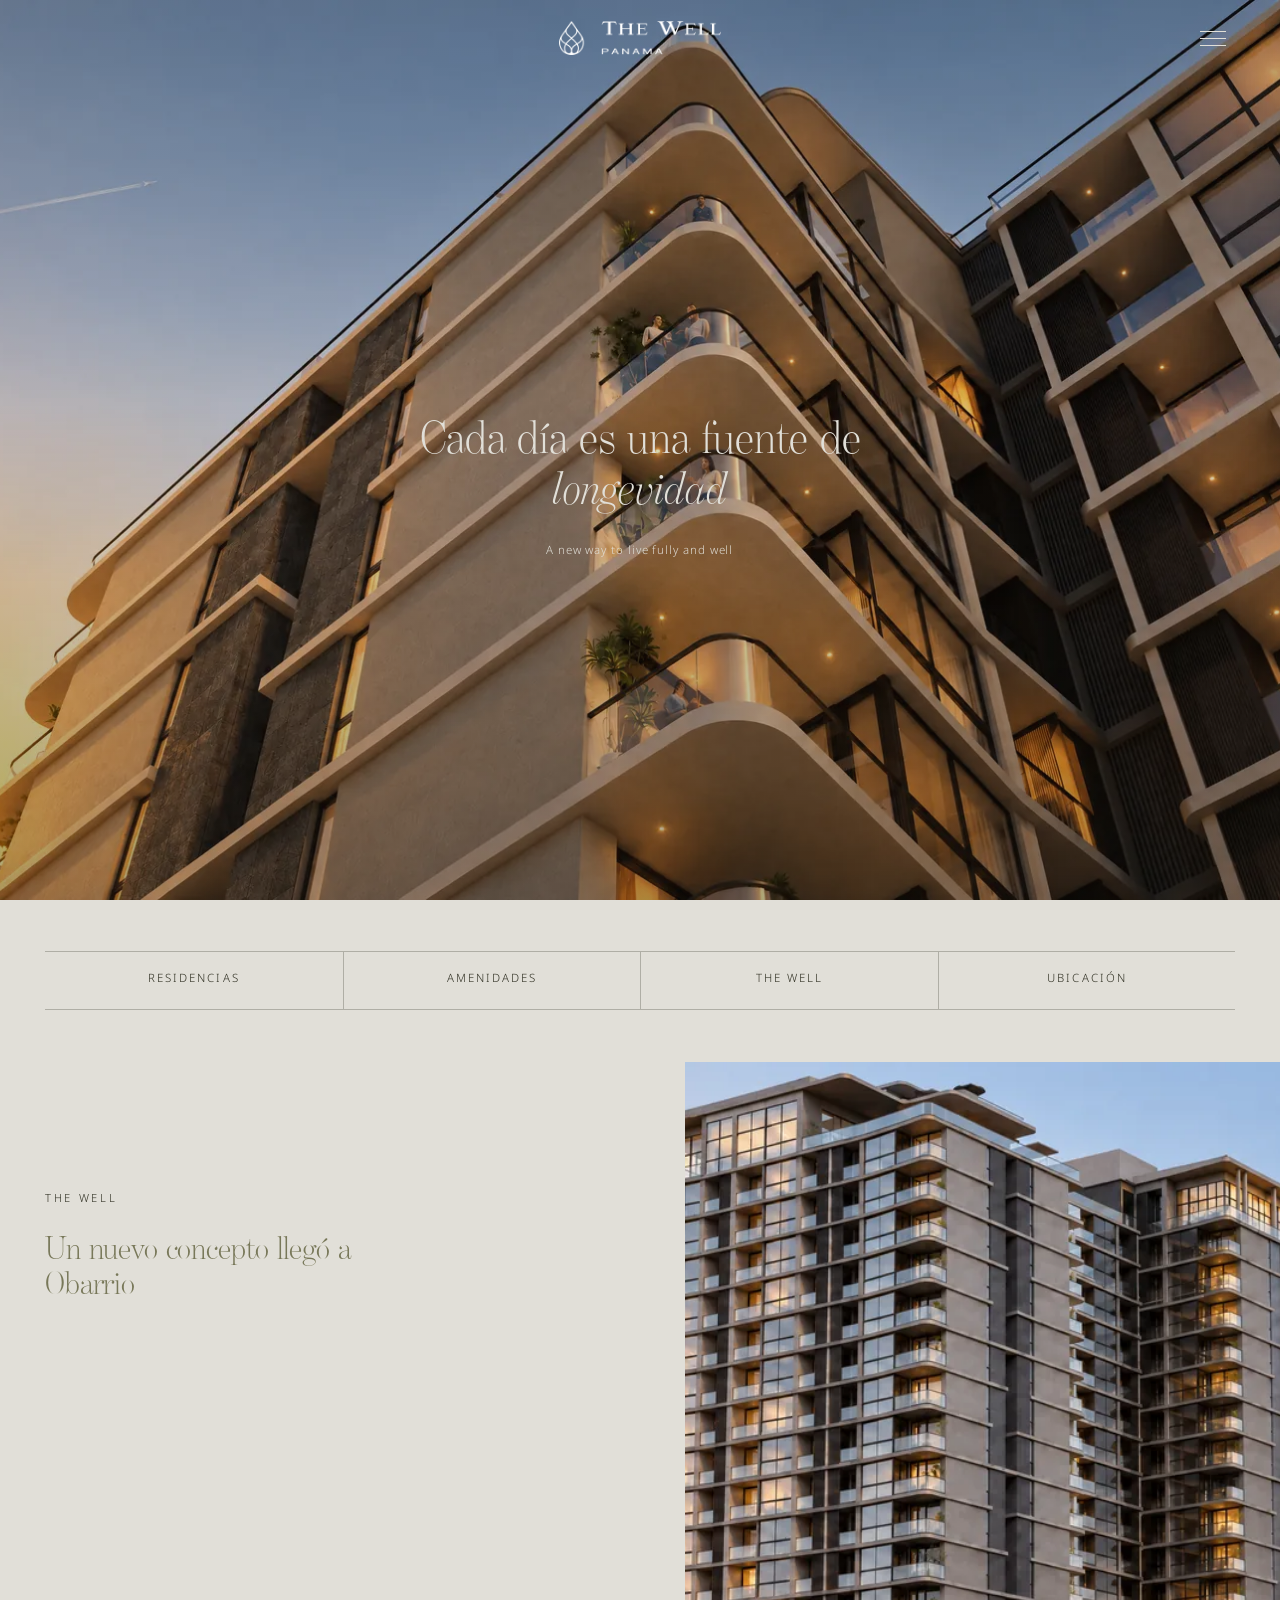
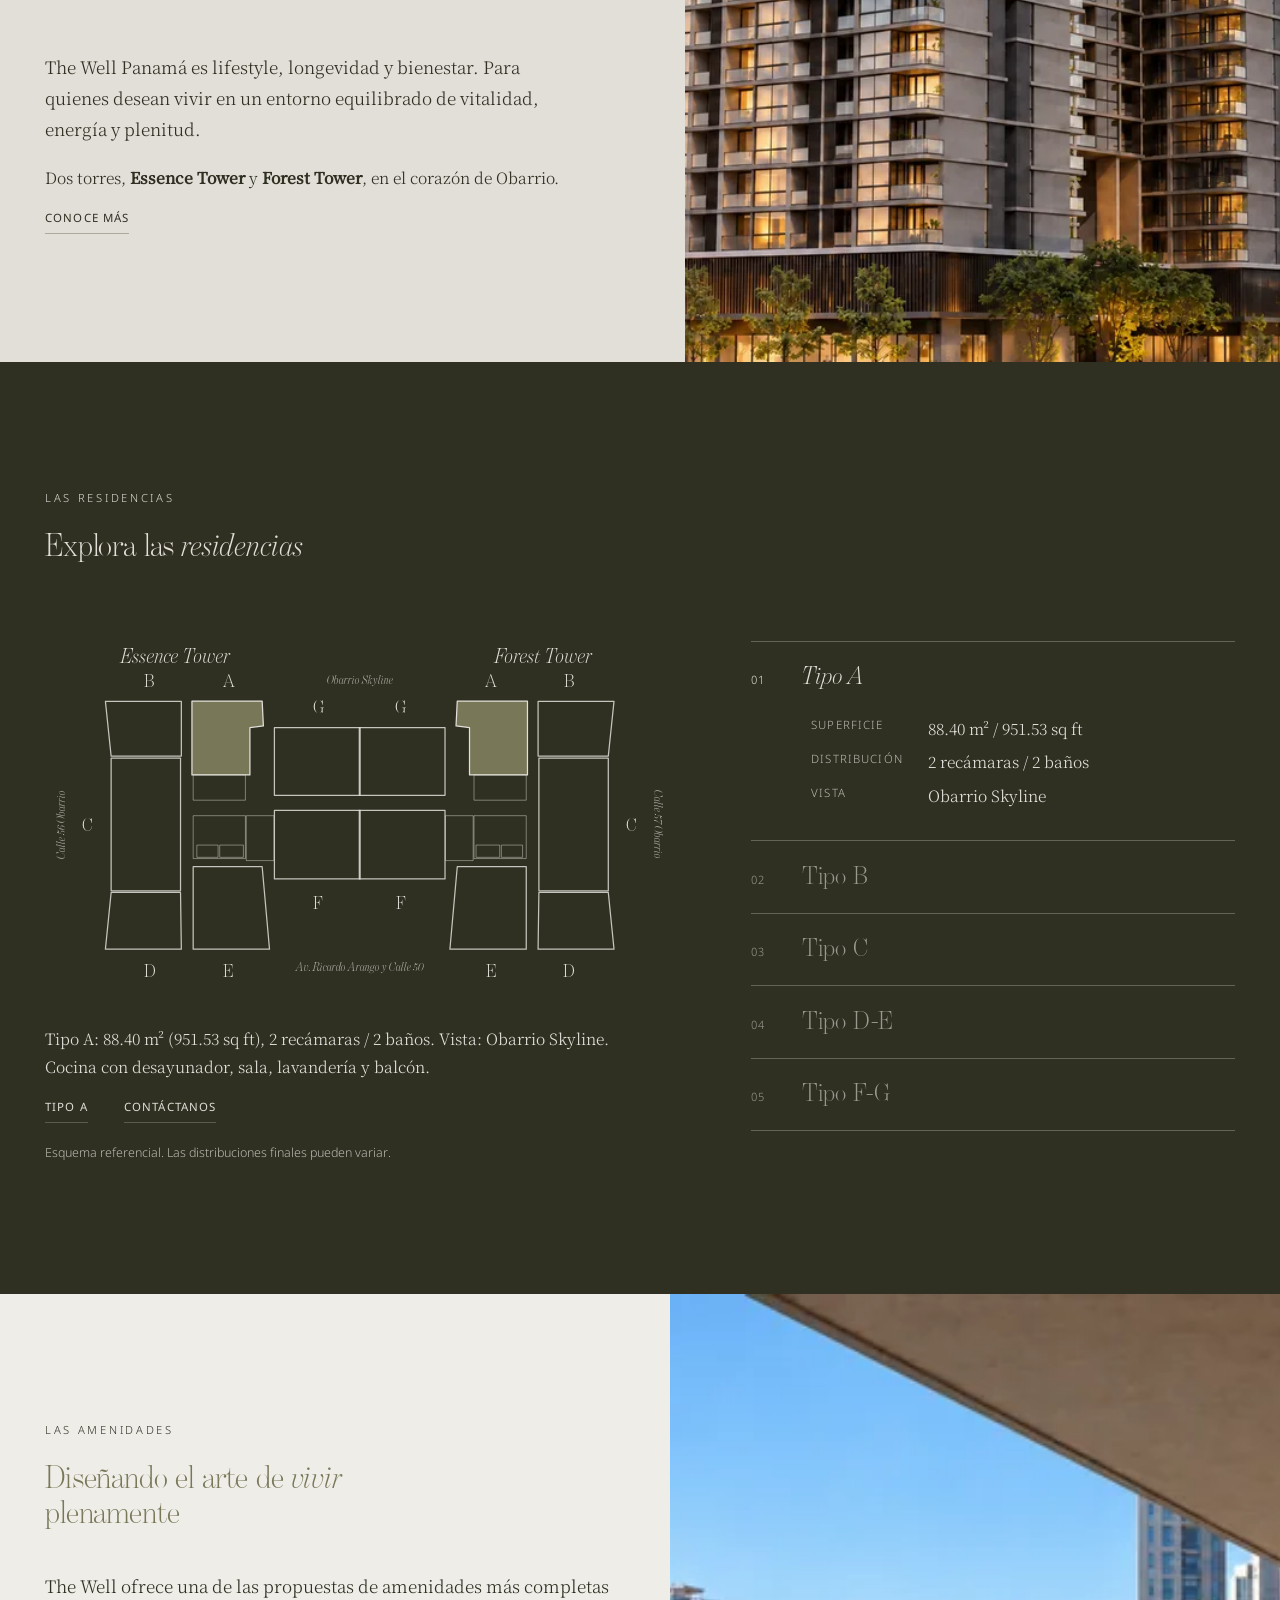
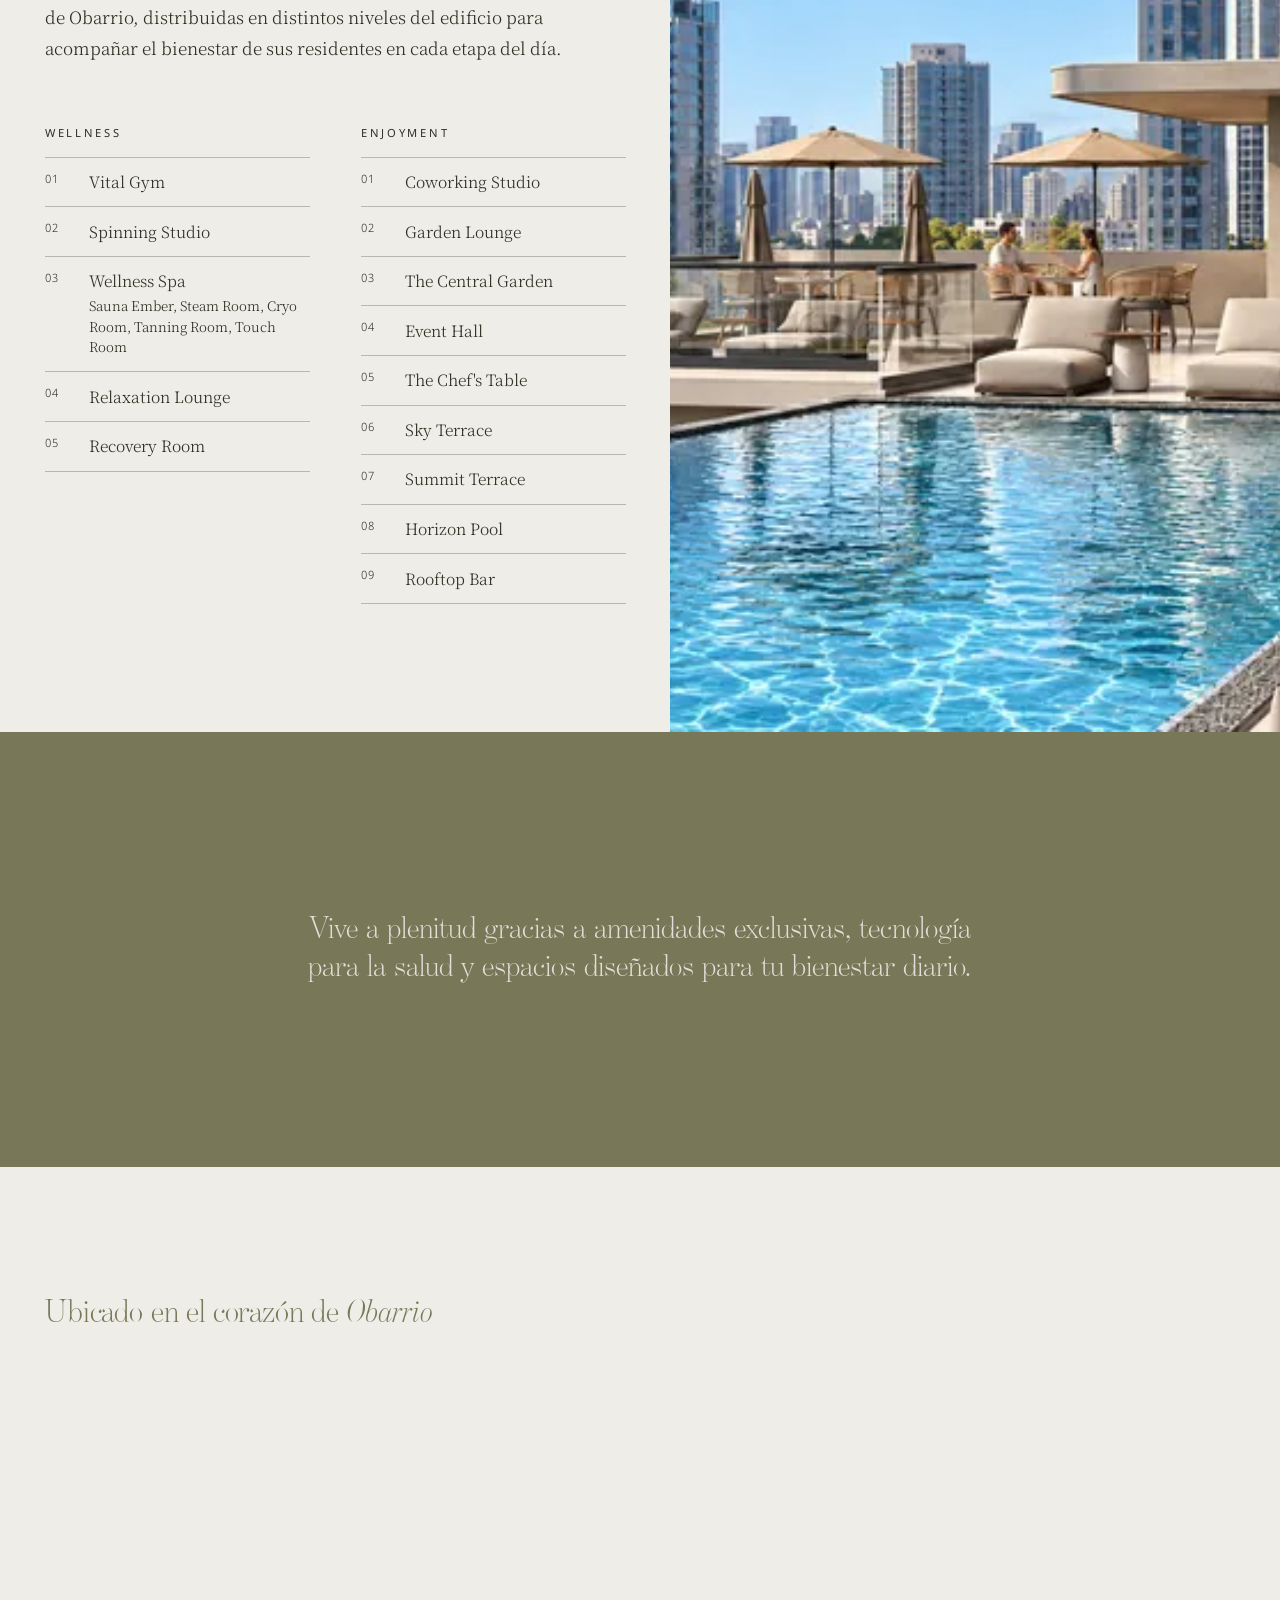
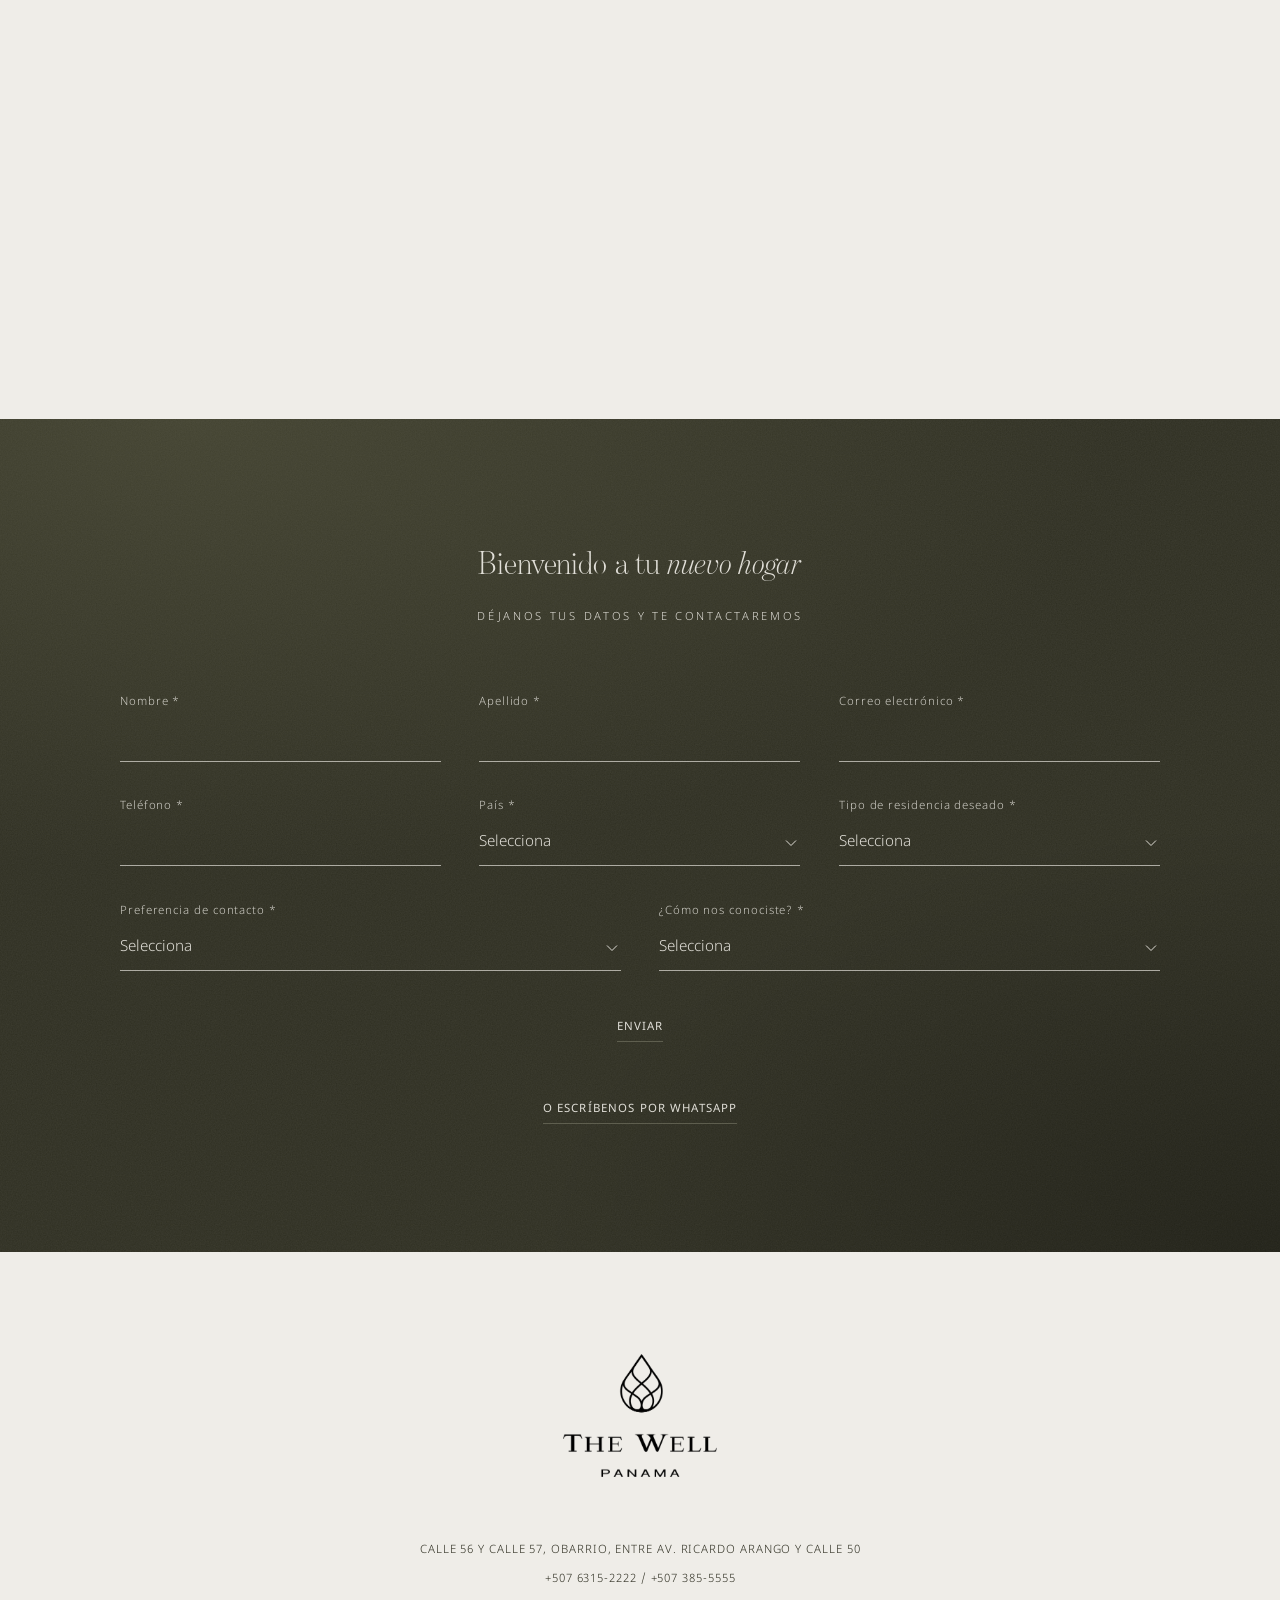
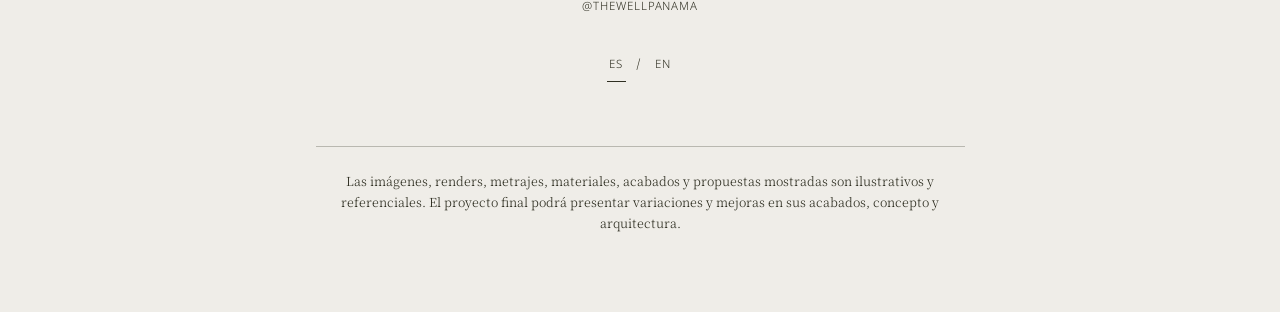
==== commit 1896c76f: "Fase 3: idioma ES/EN, formulario conectado y ajustes finos - Toggle ES/EN (menú y footer) con textos" ====
--- a/index.html
+++ b/index.html
@@ -6,8 +6,14 @@
   <title>The Well Panamá · Residencias de wellness y longevidad en Obarrio</title>
   <meta name="description" content="The Well Panamá: residencias de lifestyle, longevidad y bienestar en Obarrio, Ciudad de Panamá. Essence Tower y Forest Tower.">
   <meta name="theme-color" content="#E1DFD8">
+  <meta property="og:type" content="website">
+  <meta property="og:title" content="The Well Panamá · Residencias de wellness y longevidad en Obarrio">
+  <meta property="og:description" content="Lifestyle, longevidad y bienestar en Obarrio, Ciudad de Panamá.">
+  <meta property="og:locale" content="es_PA">
+  <link rel="icon" href="assets/favicon.png" type="image/png">
+  <link rel="apple-touch-icon" href="assets/apple-touch-icon.png">
   <link rel="preload" href="assets/fonts/benton-light.woff2" as="font" type="font/woff2" crossorigin>
-  <link rel="preload" href="assets/fonts/notoserifjp-regular.woff2" as="font" type="font/woff2" crossorigin>
+  <link rel="preload" href="assets/fonts/notoserifjp-light.woff2" as="font" type="font/woff2" crossorigin>
   <link rel="preload" as="image" type="image/webp" href="assets/img/hero-1600.webp" imagesrcset="assets/img/hero-800.webp 800w, assets/img/hero-1600.webp 1600w, assets/img/hero-2400.webp 2400w" imagesizes="100vw" fetchpriority="high">
   <script>document.documentElement.classList.add("js")</script>
   <link rel="stylesheet" href="css/fonts.css">
@@ -19,8 +25,8 @@
 
 <header class="header" id="inicio" data-tema="oscuro">
   <span></span>
-  <a class="header__logo" href="#inicio" aria-label="The Well Panamá, inicio">
-    <img class="logo-blanco" src="assets/img/logo-blanco-horizontal.webp" width="720" height="152" alt="The Well Panamá">
+  <a class="header__logo" href="#inicio" aria-label="The Well Panamá, inicio" data-i18n-attr="aria-label:a.logo">
+    <img class="logo-blanco" src="assets/img/logo-blanco-horizontal.webp" width="720" height="152" alt="The Well Panamá" data-i18n-attr="alt:a.logoalt">
     <img class="logo-negro" src="assets/img/logo-negro-horizontal.webp" width="720" height="152" alt="" aria-hidden="true">
   </a>
   <div class="header__right">
@@ -28,16 +34,17 @@
   </div>
 </header>
 
-<div class="overlay" id="menu" role="dialog" aria-modal="true" aria-label="Menú" aria-hidden="true" inert>
-  <div class="overlay__top"><button class="overlay__close" type="button">Cerrar</button></div>
-  <nav class="overlay__nav" aria-label="Secciones">
+<div class="overlay" id="menu" role="dialog" aria-modal="true" aria-label="Menú" data-i18n-attr="aria-label:a.menu" aria-hidden="true" inert>
+  <div class="overlay__top"><button class="overlay__close" type="button" data-i18n="menu.cerrar">Cerrar</button></div>
+  <nav class="overlay__nav" aria-label="Secciones" data-i18n-attr="aria-label:a.secciones">
     <a href="#the-well" data-i18n="nav.thewell">The Well</a>
     <a href="#residencias" data-i18n="nav.residencias">Residencias</a>
     <a href="#amenidades" data-i18n="nav.amenidades">Amenidades</a>
     <a href="#ubicacion" data-i18n="nav.ubicacion">Ubicación</a>
     <a href="#contacto" data-i18n="nav.contacto">Contacto</a>
   </nav>
-  <p class="overlay__foot"><a href="tel:+50763152222">+507 6315-2222</a></p>
+  <p class="overlay__foot"><a class="ul" href="tel:+50763152222">+507 6315-2222</a></p>
+  <div class="lang" role="group" aria-label="Idioma" data-i18n-attr="aria-label:a.lang"><button type="button" class="ul" data-lang="es">ES</button><span aria-hidden="true">/</span><button type="button" class="ul" data-lang="en">EN</button></div>
 </div>
 
 <main id="contenido">
@@ -46,13 +53,13 @@
     <div class="hero__media" data-tema="oscuro">
       <img class="bg" src="assets/img/hero-1600.webp"
            srcset="assets/img/hero-800.webp 800w, assets/img/hero-1600.webp 1600w, assets/img/hero-2400.webp 2400w"
-           sizes="100vw" width="2400" height="1357" alt="Fachada de The Well Panamá vista desde abajo al atardecer" fetchpriority="high">
+           sizes="100vw" width="2400" height="1357" alt="Fachada de The Well Panamá vista desde abajo al atardecer" data-i18n-attr="alt:a.heroalt" fetchpriority="high">
       <div class="hero__content">
         <h1 id="hero-titulo"><span data-i18n="hero.titulo.a">Cada día es una fuente de</span> <em data-i18n="hero.titulo.b">longevidad</em></h1>
         <p class="hero__sub"><i data-i18n="hero.sub">A new way to live fully and well</i></p>
       </div>
     </div>
-    <nav class="hero__nav" data-tema="claro" aria-label="Accesos rápidos">
+    <nav class="hero__nav" data-tema="claro" aria-label="Accesos rápidos" data-i18n-attr="aria-label:a.acceso">
       <a href="#residencias"><span class="ul" data-i18n="nav.residencias">Residencias</span></a>
       <a href="#amenidades"><span class="ul" data-i18n="nav.amenidades">Amenidades</span></a>
       <a href="#the-well"><span class="ul" data-i18n="nav.thewell">The Well</span></a>
@@ -75,7 +82,7 @@
     </div>
     <div class="intro__img">
       <img src="assets/img/intro-torre-900.webp" srcset="assets/img/intro-torre-600.webp 600w, assets/img/intro-torre-900.webp 900w, assets/img/intro-torre-1140.webp 1140w"
-           sizes="(max-width: 860px) 100vw, 46vw" width="1140" height="1425" loading="lazy" alt="Torres de The Well Panamá al atardecer">
+           sizes="(max-width: 860px) 100vw, 46vw" width="1140" height="1425" loading="lazy" alt="Torres de The Well Panamá al atardecer" data-i18n-attr="alt:a.introalt">
     </div>
   </section>
 
@@ -85,7 +92,7 @@
     <h2 id="res-titulo"><span data-i18n="res.titulo.a">Explora las</span> <em data-i18n="res.titulo.b">residencias</em></h2>
     <div class="res__grid">
       <div class="res__plano">
-<svg class="plano" viewBox="240 150 1542 850" xmlns="http://www.w3.org/2000/svg" role="group" aria-label="Esquema referencial de la planta tipo, pisos 12 al 26: Essence Tower y Forest Tower">
+<svg class="plano" viewBox="240 150 1542 850" xmlns="http://www.w3.org/2000/svg" role="group" data-i18n-attr="aria-label:a.plano" aria-label="Esquema referencial de la planta tipo, pisos 12 al 26: Essence Tower y Forest Tower">
 <g class="torre" data-torre="essence">
 <text class="svg-torre" x="560" y="205" text-anchor="middle">Essence Tower</text>
 <g class="unidad" data-tipo="B" data-unidad="B" role="button" tabindex="0" aria-pressed="false" aria-label="Tipo B, unidad B, Essence Tower"><title>Tipo B (B) · Essence Tower</title><polygon points="388,298 574,298 574,432 402,432"/><text class="svg-letra" x="497" y="262" text-anchor="middle">B</text></g>
@@ -130,7 +137,7 @@
           <p class="res__nota" data-i18n="res.nota">Esquema referencial. Las distribuciones finales pueden variar.</p>
         </div>
       </div>
-      <ol class="res__lista" id="res-lista" aria-label="Tipos de residencia"></ol>
+      <ol class="res__lista" id="res-lista" aria-label="Tipos de residencia" data-i18n-attr="aria-label:a.tipos"></ol>
     </div>
   </section>
 
@@ -147,19 +154,19 @@
     </div>
     <div class="amen__img">
       <img src="assets/img/amenidades-pool-1600.webp" srcset="assets/img/amenidades-pool-800.webp 800w, assets/img/amenidades-pool-1600.webp 1600w, assets/img/amenidades-pool-2400.webp 2400w"
-           sizes="(max-width: 960px) 100vw, 48vw" width="2400" height="1357" loading="lazy" alt="Horizon Pool de The Well Panamá">
+           sizes="(max-width: 960px) 100vw, 48vw" width="2400" height="1357" loading="lazy" alt="Horizon Pool de The Well Panamá" data-i18n-attr="alt:a.poolalt">
     </div>
   </section>
 
   <!-- 6. Cita -->
-  <section class="cita-band" data-tema="oscuro" aria-label="Filosofía">
+  <section class="cita-band" data-tema="oscuro" aria-label="Filosofía" data-i18n-attr="aria-label:a.cita">
     <p class="cita" data-i18n="cita">Vive a plenitud gracias a amenidades exclusivas, tecnología para la salud y espacios diseñados para tu bienestar diario.</p>
   </section>
 
   <!-- 7. Ubicación -->
   <section class="ubi" data-tema="claro" id="ubicacion" aria-labelledby="ubi-titulo">
     <h2 id="ubi-titulo"><span data-i18n="ubi.titulo.a">Ubicado en el corazón de</span> <em data-i18n="ubi.titulo.b">Obarrio</em></h2>
-    <iframe title="Mapa de la ubicación de The Well Panamá, Obarrio, Ciudad de Panamá"
+    <iframe data-i18n-attr="title:a.iframe" title="Mapa de la ubicación de The Well Panamá, Obarrio, Ciudad de Panamá"
             src="https://maps.google.com/maps?q=8.985361,-79.519444&amp;z=16&amp;hl=es&amp;output=embed"
             loading="lazy" referrerpolicy="no-referrer-when-downgrade" allowfullscreen></iframe>
   </section>
@@ -169,14 +176,15 @@
     <h2 id="contacto-titulo"><span data-i18n="form.titulo.a">Bienvenido a tu</span> <em data-i18n="form.titulo.b">nuevo hogar</em></h2>
     <p class="eyebrow contacto__sub" data-i18n="form.sub">Déjanos tus datos y te contactaremos</p>
     <form class="form" id="form" novalidate>
-      <div class="field"><label for="f-nombre" data-i18n="form.nombre">Nombre *</label><input id="f-nombre" name="nombre" autocomplete="given-name" required><span class="err" data-i18n="form.err.req">Campo obligatorio</span></div>
-      <div class="field"><label for="f-apellido" data-i18n="form.apellido">Apellido *</label><input id="f-apellido" name="apellido" autocomplete="family-name" required><span class="err" data-i18n="form.err.req">Campo obligatorio</span></div>
-      <div class="field"><label for="f-correo" data-i18n="form.correo">Correo electrónico *</label><input id="f-correo" name="correo" type="email" autocomplete="email" required><span class="err" data-i18n="form.err.correo">Ingresa un correo válido</span></div>
-      <div class="field"><label for="f-tel" data-i18n="form.tel">Teléfono *</label><input id="f-tel" name="telefono" type="tel" autocomplete="tel" required><span class="err" data-i18n="form.err.tel">Ingresa un teléfono válido</span></div>
-      <div class="field"><label for="f-pais" data-i18n="form.pais">País *</label><select id="f-pais" name="pais" autocomplete="country-name" required></select><span class="err" data-i18n="form.err.sel">Selecciona una opción</span></div>
-      <div class="field"><label for="f-tipo" data-i18n="form.tipo">Tipo de residencia deseado *</label><select id="f-tipo" name="tipo" required></select><span class="err" data-i18n="form.err.sel">Selecciona una opción</span></div>
-      <div class="field field--wide"><label for="f-contacto" data-i18n="form.contacto">Preferencia de contacto *</label><select id="f-contacto" name="preferencia" required></select><span class="err" data-i18n="form.err.sel">Selecciona una opción</span></div>
-      <div class="field field--wide"><label for="f-origen" data-i18n="form.origen">¿Cómo nos conociste? *</label><select id="f-origen" name="origen" required></select><span class="err" data-i18n="form.err.sel">Selecciona una opción</span></div>
+      <div class="field"><label for="f-nombre" data-i18n="form.nombre">Nombre *</label><input id="f-nombre" name="nombre" autocomplete="given-name" required aria-describedby="f-nombre-err"><span class="err" id="f-nombre-err" data-i18n="form.err.req">Campo obligatorio</span></div>
+      <div class="field"><label for="f-apellido" data-i18n="form.apellido">Apellido *</label><input id="f-apellido" name="apellido" autocomplete="family-name" required aria-describedby="f-apellido-err"><span class="err" id="f-apellido-err" data-i18n="form.err.req">Campo obligatorio</span></div>
+      <div class="field"><label for="f-correo" data-i18n="form.correo">Correo electrónico *</label><input id="f-correo" name="correo" type="email" autocomplete="email" required aria-describedby="f-correo-err"><span class="err" id="f-correo-err" data-i18n="form.err.correo">Ingresa un correo válido</span></div>
+      <div class="field"><label for="f-tel" data-i18n="form.tel">Teléfono *</label><input id="f-tel" name="telefono" type="tel" autocomplete="tel" required aria-describedby="f-tel-err"><span class="err" id="f-tel-err" data-i18n="form.err.tel">Ingresa un teléfono válido</span></div>
+      <div class="field"><label for="f-pais" data-i18n="form.pais">País *</label><select id="f-pais" name="pais" autocomplete="country-name" required aria-describedby="f-pais-err"></select><span class="err" id="f-pais-err" data-i18n="form.err.sel">Selecciona una opción</span></div>
+      <div class="field"><label for="f-tipo" data-i18n="form.tipo">Tipo de residencia deseado *</label><select id="f-tipo" name="tipo" required aria-describedby="f-tipo-err"></select><span class="err" id="f-tipo-err" data-i18n="form.err.sel">Selecciona una opción</span></div>
+      <div class="field field--wide"><label for="f-contacto" data-i18n="form.contacto">Preferencia de contacto *</label><select id="f-contacto" name="preferencia" required aria-describedby="f-contacto-err"></select><span class="err" id="f-contacto-err" data-i18n="form.err.sel">Selecciona una opción</span></div>
+      <div class="field field--wide"><label for="f-origen" data-i18n="form.origen">¿Cómo nos conociste? *</label><select id="f-origen" name="origen" required aria-describedby="f-origen-err"></select><span class="err" id="f-origen-err" data-i18n="form.err.sel">Selecciona una opción</span></div>
+      <div class="field--trap" aria-hidden="true"><label>Website <input name="website" tabindex="-1" autocomplete="off"></label></div>
       <div class="form__actions">
         <button class="cta" type="submit" data-i18n="form.enviar">Enviar</button>
         <p class="form__msg" id="form-msg" role="status" aria-live="polite"></p>
@@ -188,12 +196,13 @@
 
 <!-- 9. Footer -->
 <footer class="footer" data-tema="claro">
-  <img class="footer__logo" src="assets/img/logo-negro-vertical.webp" width="440" height="351" loading="lazy" alt="The Well Panamá">
+  <img class="footer__logo" src="assets/img/logo-negro-vertical.webp" width="440" height="351" loading="lazy" alt="The Well Panamá" data-i18n-attr="alt:a.logoalt">
   <address class="footer__info" style="font-style: normal">
     <span data-i18n="footer.dir">Calle 56 y Calle 57, Obarrio, entre Av. Ricardo Arango y Calle 50</span>
     <span><a class="ul" href="tel:+50763152222">+507 6315-2222</a> / <a class="ul" href="tel:+5073855555">+507 385-5555</a></span>
     <a class="ul" href="https://www.instagram.com/thewellpanama" rel="noopener" target="_blank">@thewellpanama</a>
   </address>
+  <div class="lang" role="group" aria-label="Idioma" data-i18n-attr="aria-label:a.lang"><button type="button" class="ul" data-lang="es">ES</button><span aria-hidden="true">/</span><button type="button" class="ul" data-lang="en">EN</button></div>
   <!-- [PENDIENTE] Logos de desarrolladores: añadir aquí (se oculta mientras esté vacío). -->
   <div class="footer__devs"></div>
   <p class="footer__legal" data-i18n="footer.legal">Las imágenes, renders, metrajes, materiales, acabados y propuestas mostradas son ilustrativos y referenciales. El proyecto final podrá presentar variaciones y mejoras en sus acabados, concepto y arquitectura.</p>
--- a/css/main.css
+++ b/css/main.css
@@ -250,3 +250,12 @@
   .res__item.is-on .res__datos { animation: none; }
   .cta, .ul, .overlay__nav a { transition: none; }
 }
+
+/* ---------- Fase 3: idioma, foco, honeypot ---------- */
+.lang { display: flex; justify-content: center; align-items: center; gap: .9em; font-family: var(--f-ui); font-size: var(--fs-ui); letter-spacing: var(--tracking); }
+.lang button { font: inherit; letter-spacing: inherit; padding: .5em .2em; }
+.lang button[aria-pressed="true"] { background-size: 100% 1px; }
+.footer .lang { margin-top: 28px; }
+.overlay .lang { padding-bottom: 1.2rem; }
+.field--trap { position: absolute; left: -9999px; width: 1px; height: 1px; overflow: hidden; }
+[data-tema="oscuro"] :focus-visible, .overlay :focus-visible, .contacto :focus-visible { outline-color: var(--hueso); }
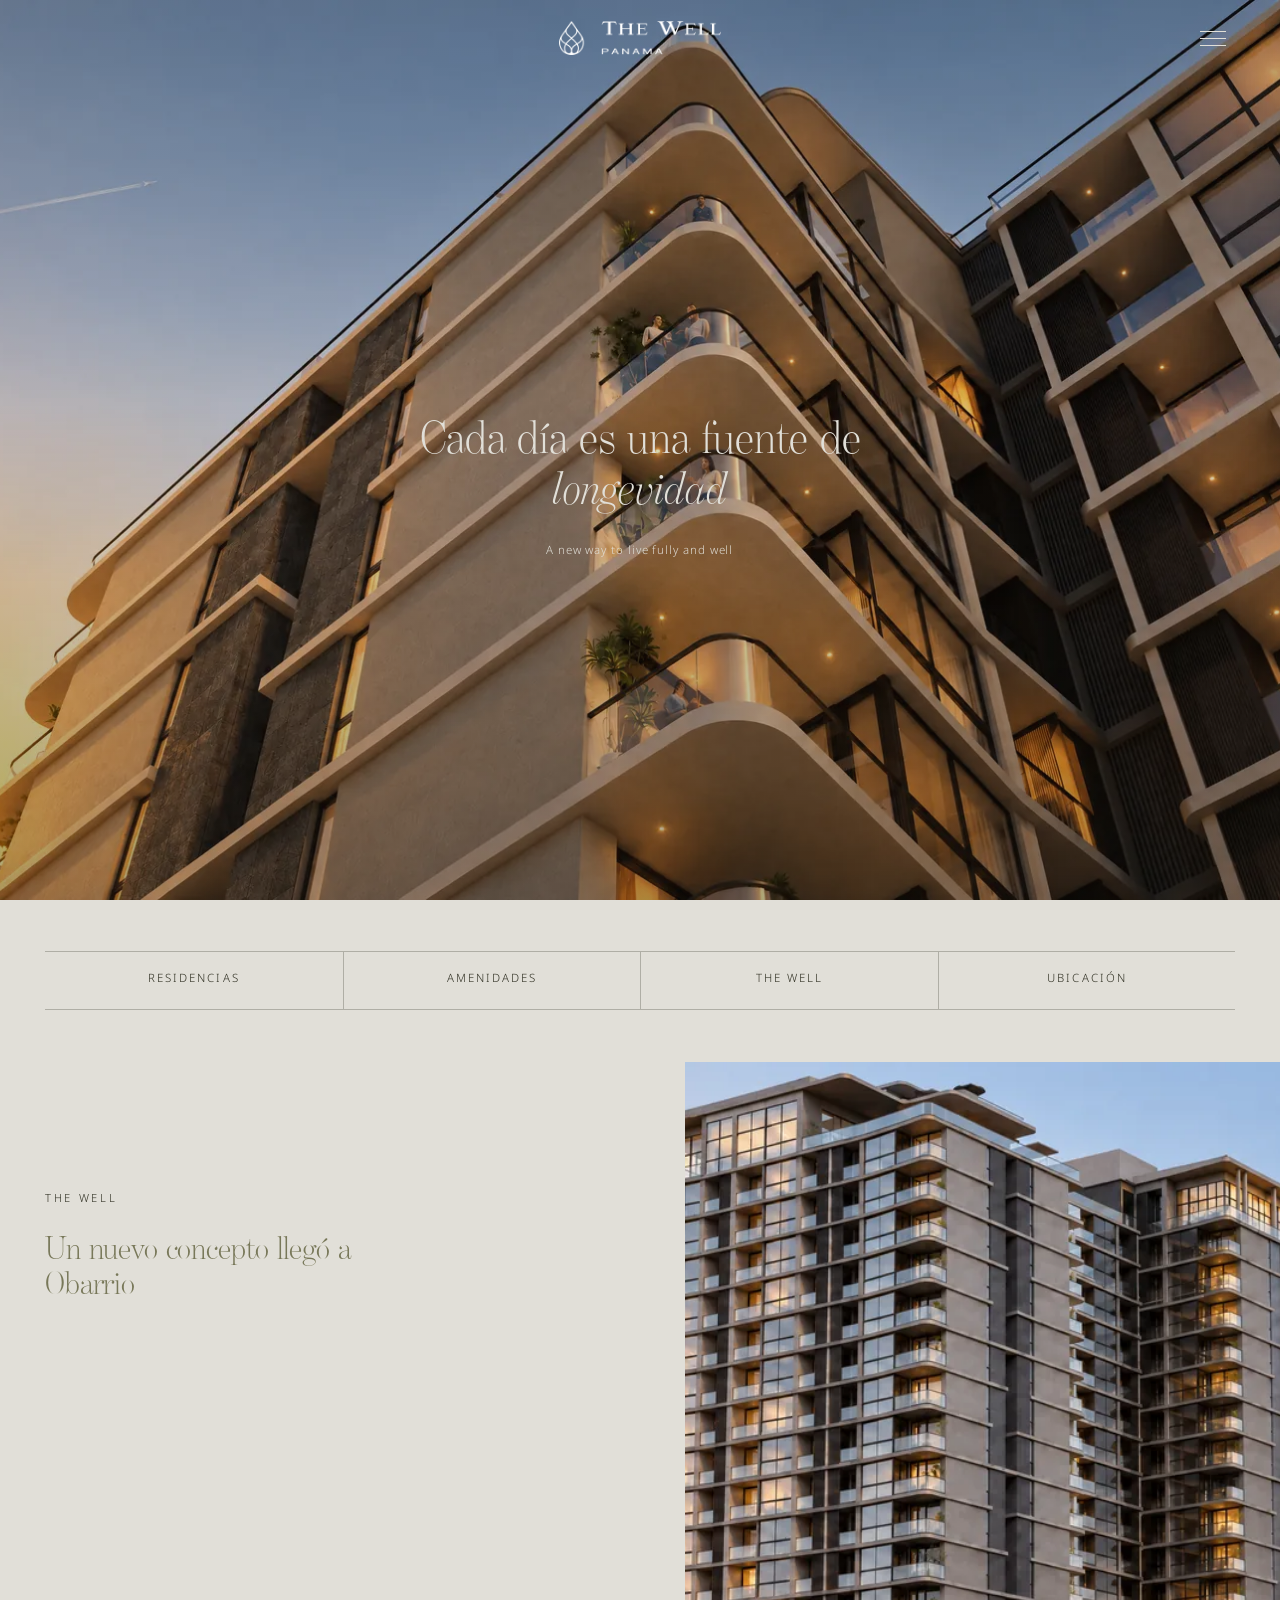
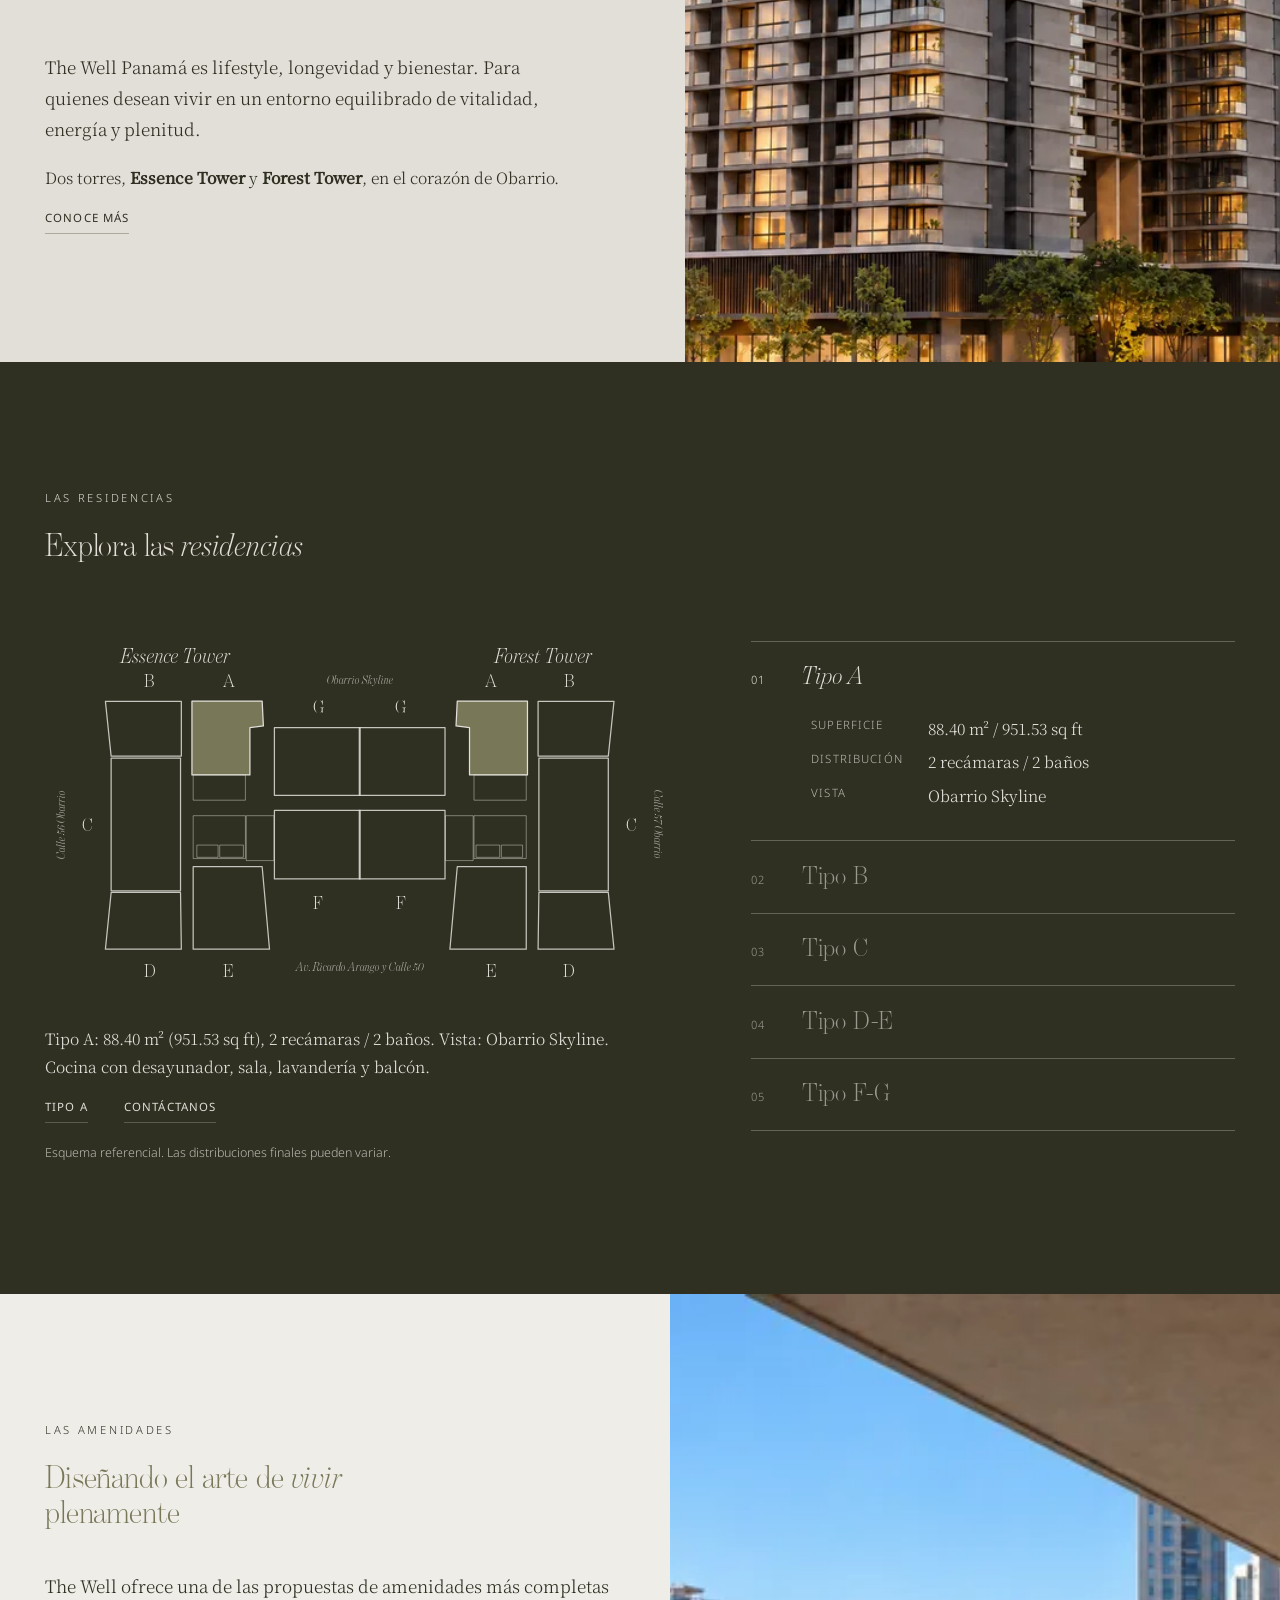
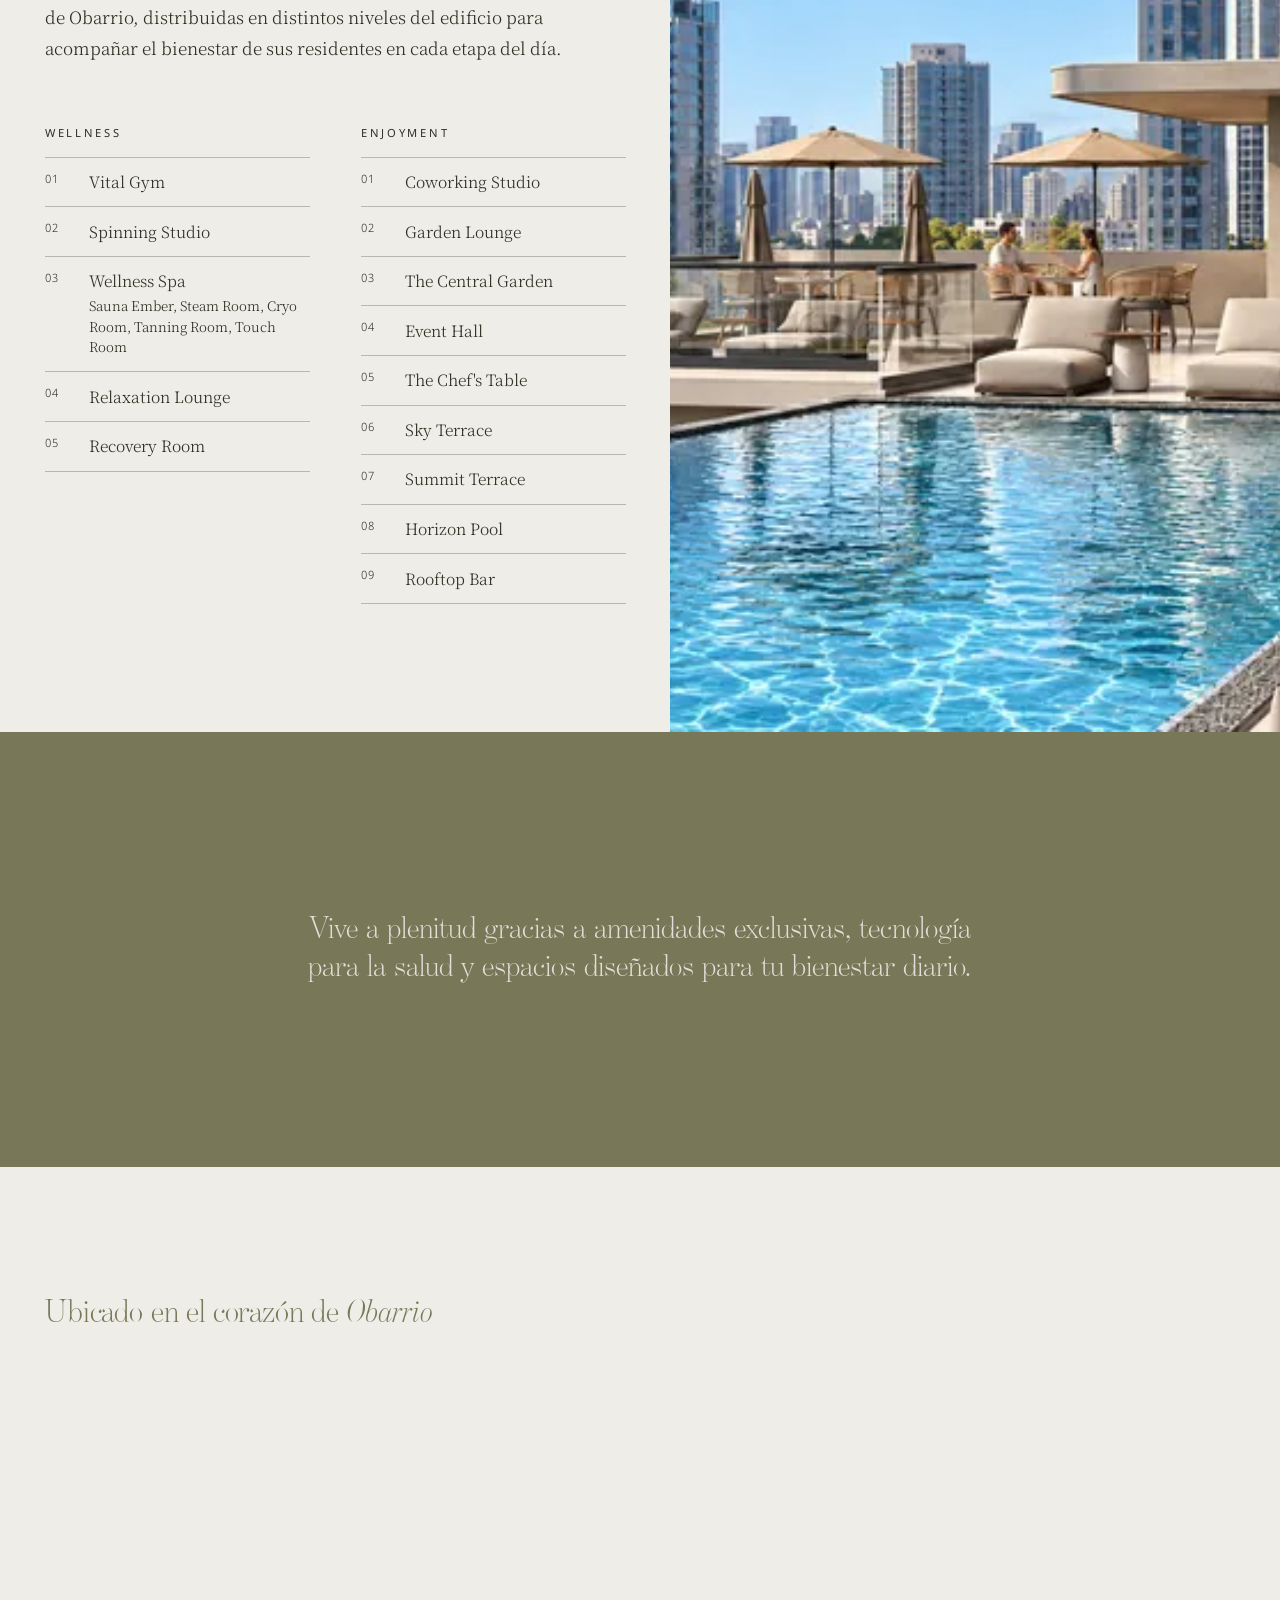
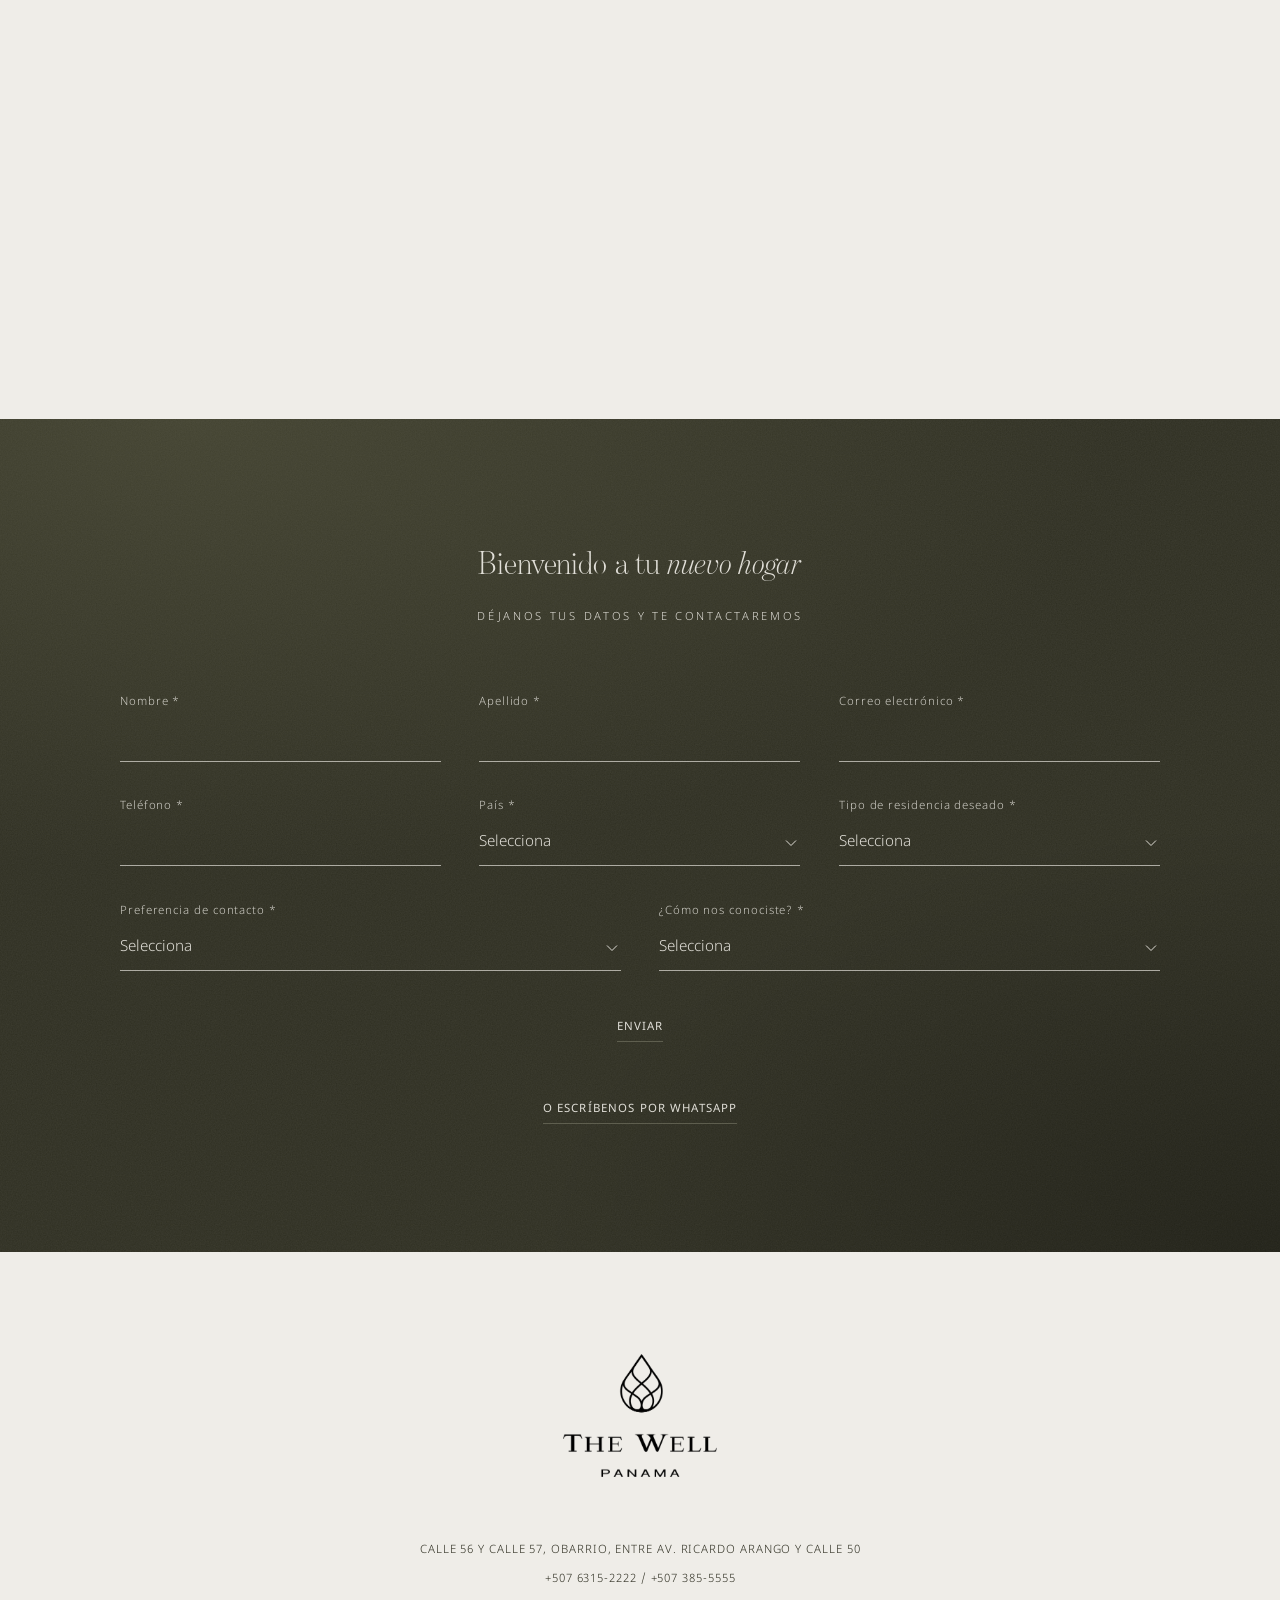
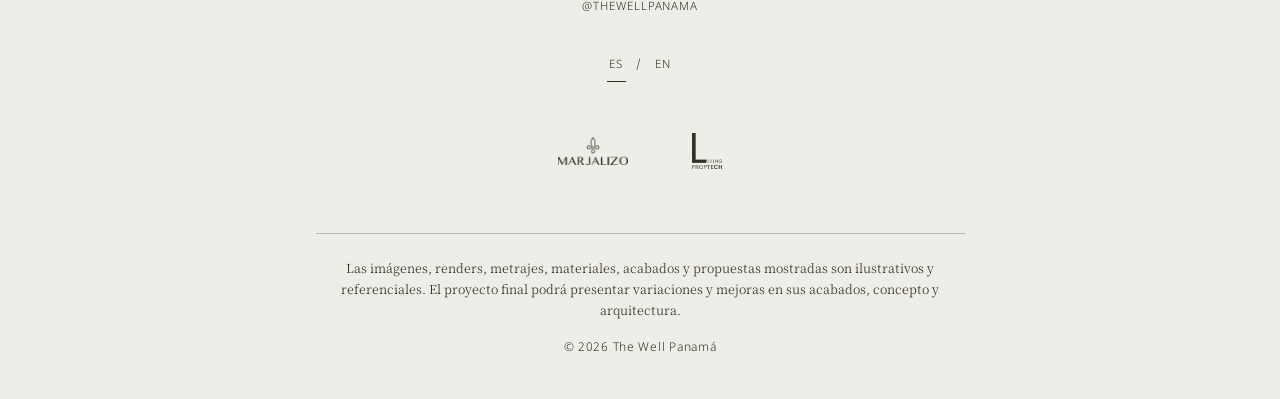
==== commit d2353179: "Footer: logos de desarrolladores (Marjalizo y Living Proptech) en monocromo - Logos recortados y teñ" ====
--- a/index.html
+++ b/index.html
@@ -203,8 +203,10 @@
     <a class="ul" href="https://www.instagram.com/thewellpanama" rel="noopener" target="_blank">@thewellpanama</a>
   </address>
   <div class="lang" role="group" aria-label="Idioma" data-i18n-attr="aria-label:a.lang"><button type="button" class="ul" data-lang="es">ES</button><span aria-hidden="true">/</span><button type="button" class="ul" data-lang="en">EN</button></div>
-  <!-- [PENDIENTE] Logos de desarrolladores: añadir aquí (se oculta mientras esté vacío). -->
-  <div class="footer__devs"></div>
+  <div class="footer__devs">
+    <img class="dev dev--marjalizo" src="assets/img/dev-marjalizo.webp" width="595" height="240" loading="lazy" alt="Marjalizo">
+    <img class="dev dev--living" src="assets/img/dev-living-proptech.webp" width="204" height="240" loading="lazy" alt="Living Proptech">
+  </div>
   <p class="footer__legal" data-i18n="footer.legal">Las imágenes, renders, metrajes, materiales, acabados y propuestas mostradas son ilustrativos y referenciales. El proyecto final podrá presentar variaciones y mejoras en sus acabados, concepto y arquitectura.</p>
   <p class="footer__copy">© 2026 The Well Panamá</p>
 </footer>
--- a/css/main.css
+++ b/css/main.css
@@ -223,7 +223,11 @@
 .footer__info { margin-top: clamp(36px, 5vw, 64px); display: grid; gap: .5rem; font-family: var(--f-ui); font-size: var(--fs-ui); letter-spacing: .08em; text-transform: uppercase; }
 .footer__info a { text-decoration: none; }
 .footer__info a:hover { text-decoration: underline; }
+.footer__devs { margin-top: clamp(32px, 4vw, 52px); display: flex; justify-content: center; align-items: center; gap: clamp(32px, 5vw, 64px); }
 .footer__devs:empty { display: none; }
+.footer__devs .dev { width: auto; }
+.dev--marjalizo { height: clamp(26px, 2.2vw, 34px); }
+.dev--living { height: clamp(32px, 2.8vw, 42px); }
 .footer__legal { margin: clamp(40px, 5vw, 64px) auto 0; max-width: 52em; padding-top: 24px; border-top: var(--hairline); font-size: .78rem; line-height: 1.7; }
 .footer__copy { margin-top: 16px; font-family: var(--f-ui); font-size: .75rem; letter-spacing: .06em; }
 
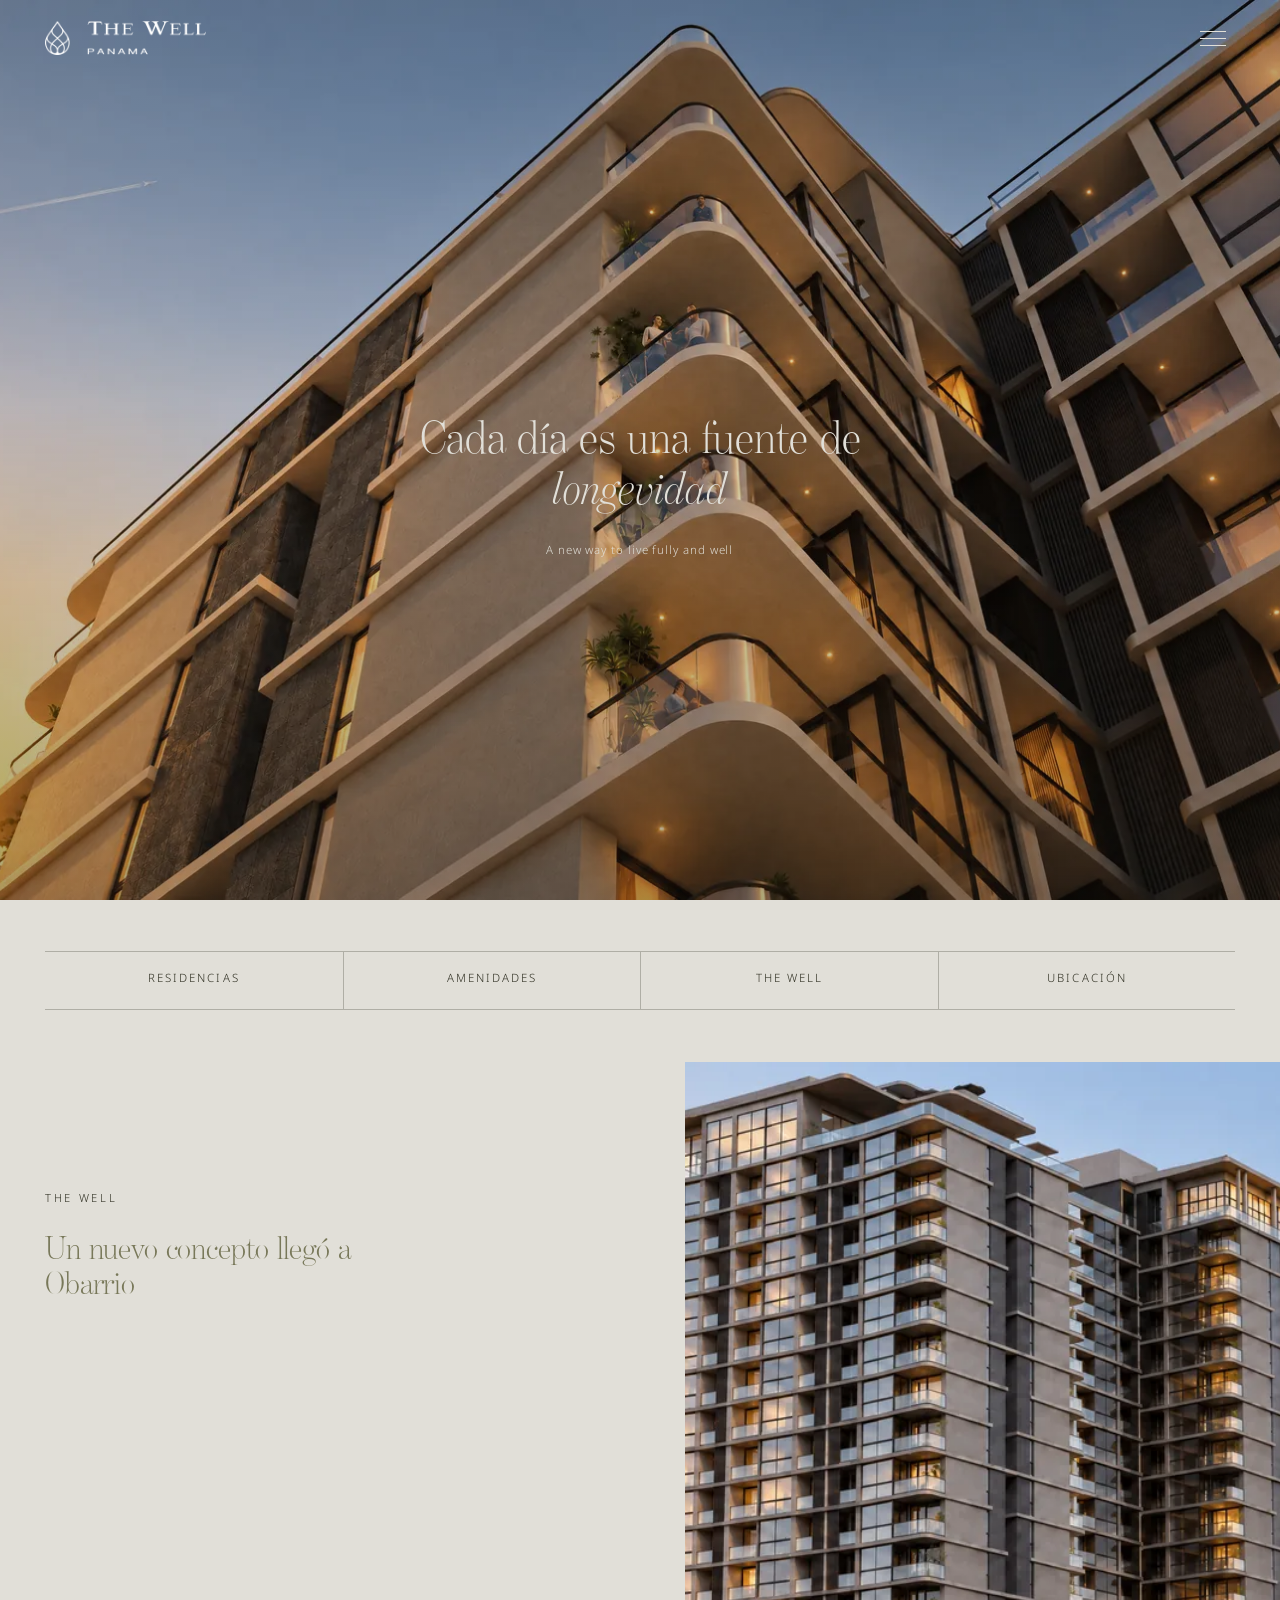
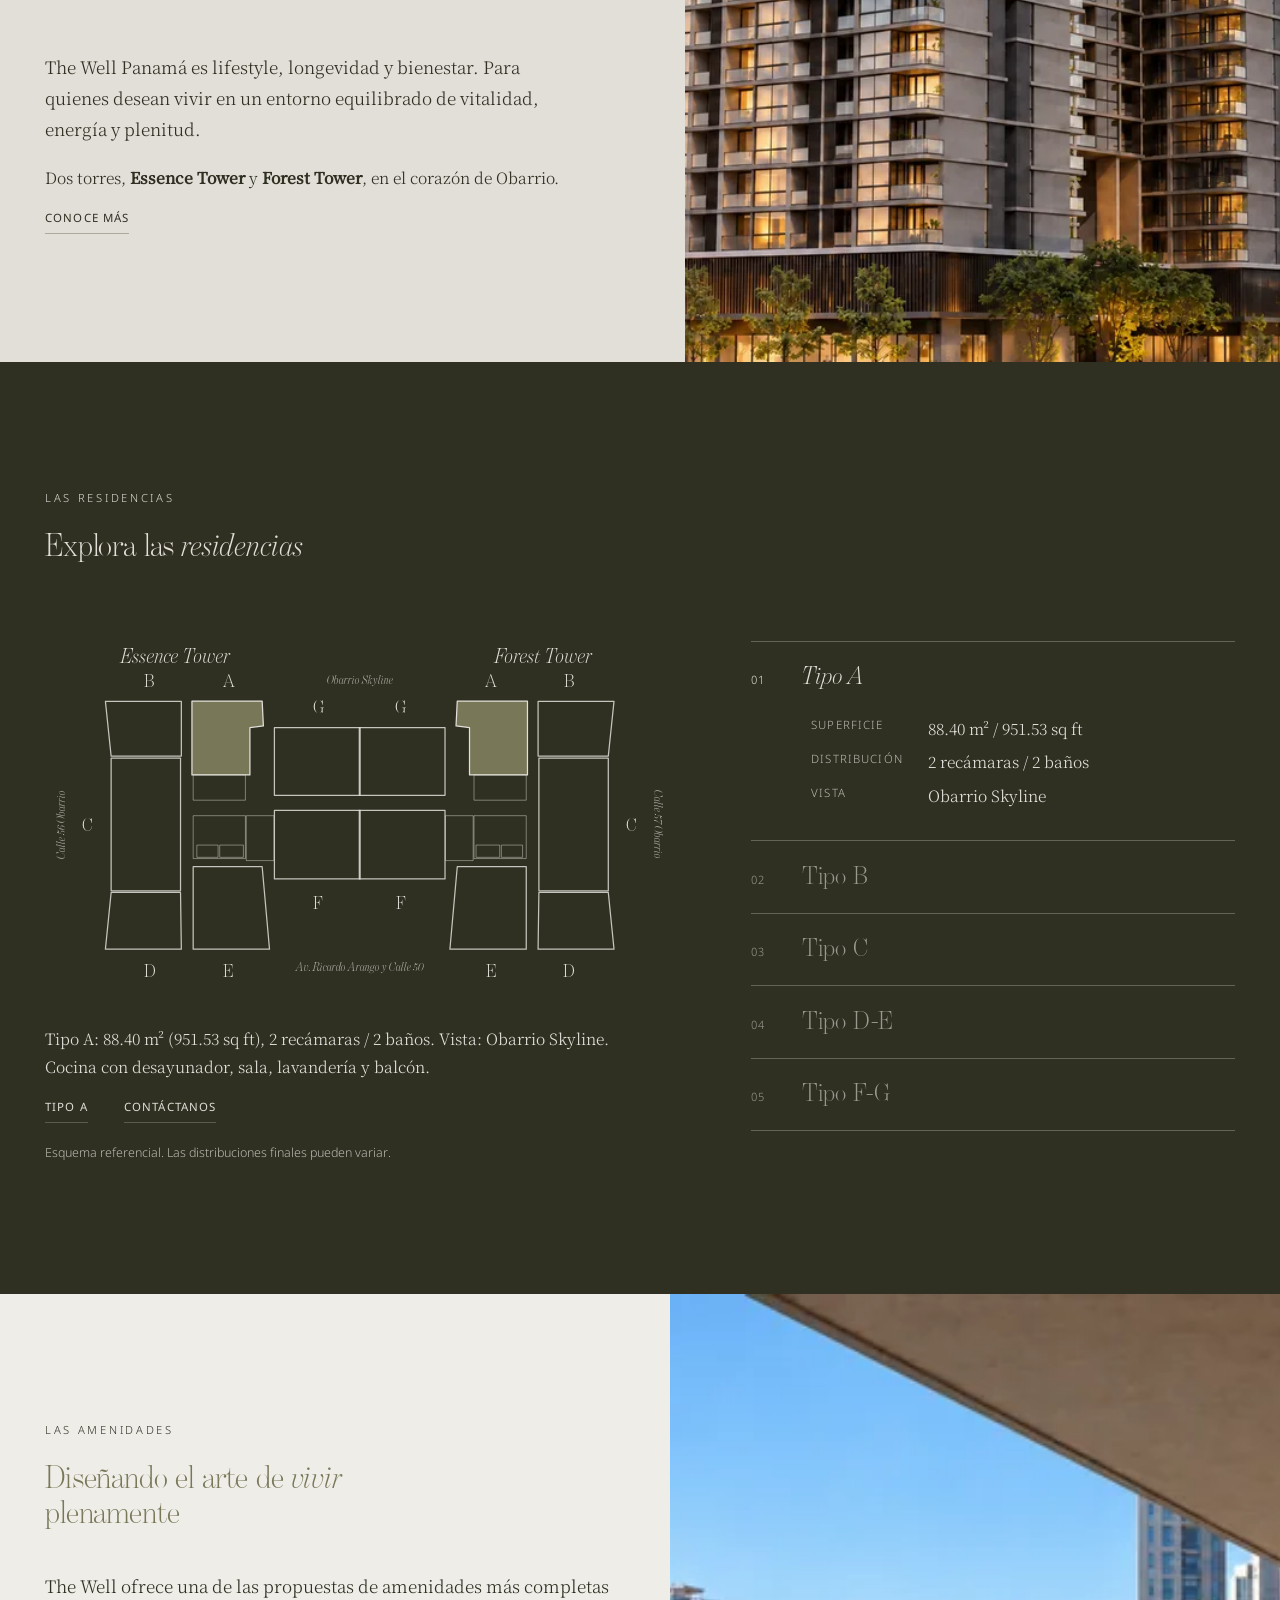
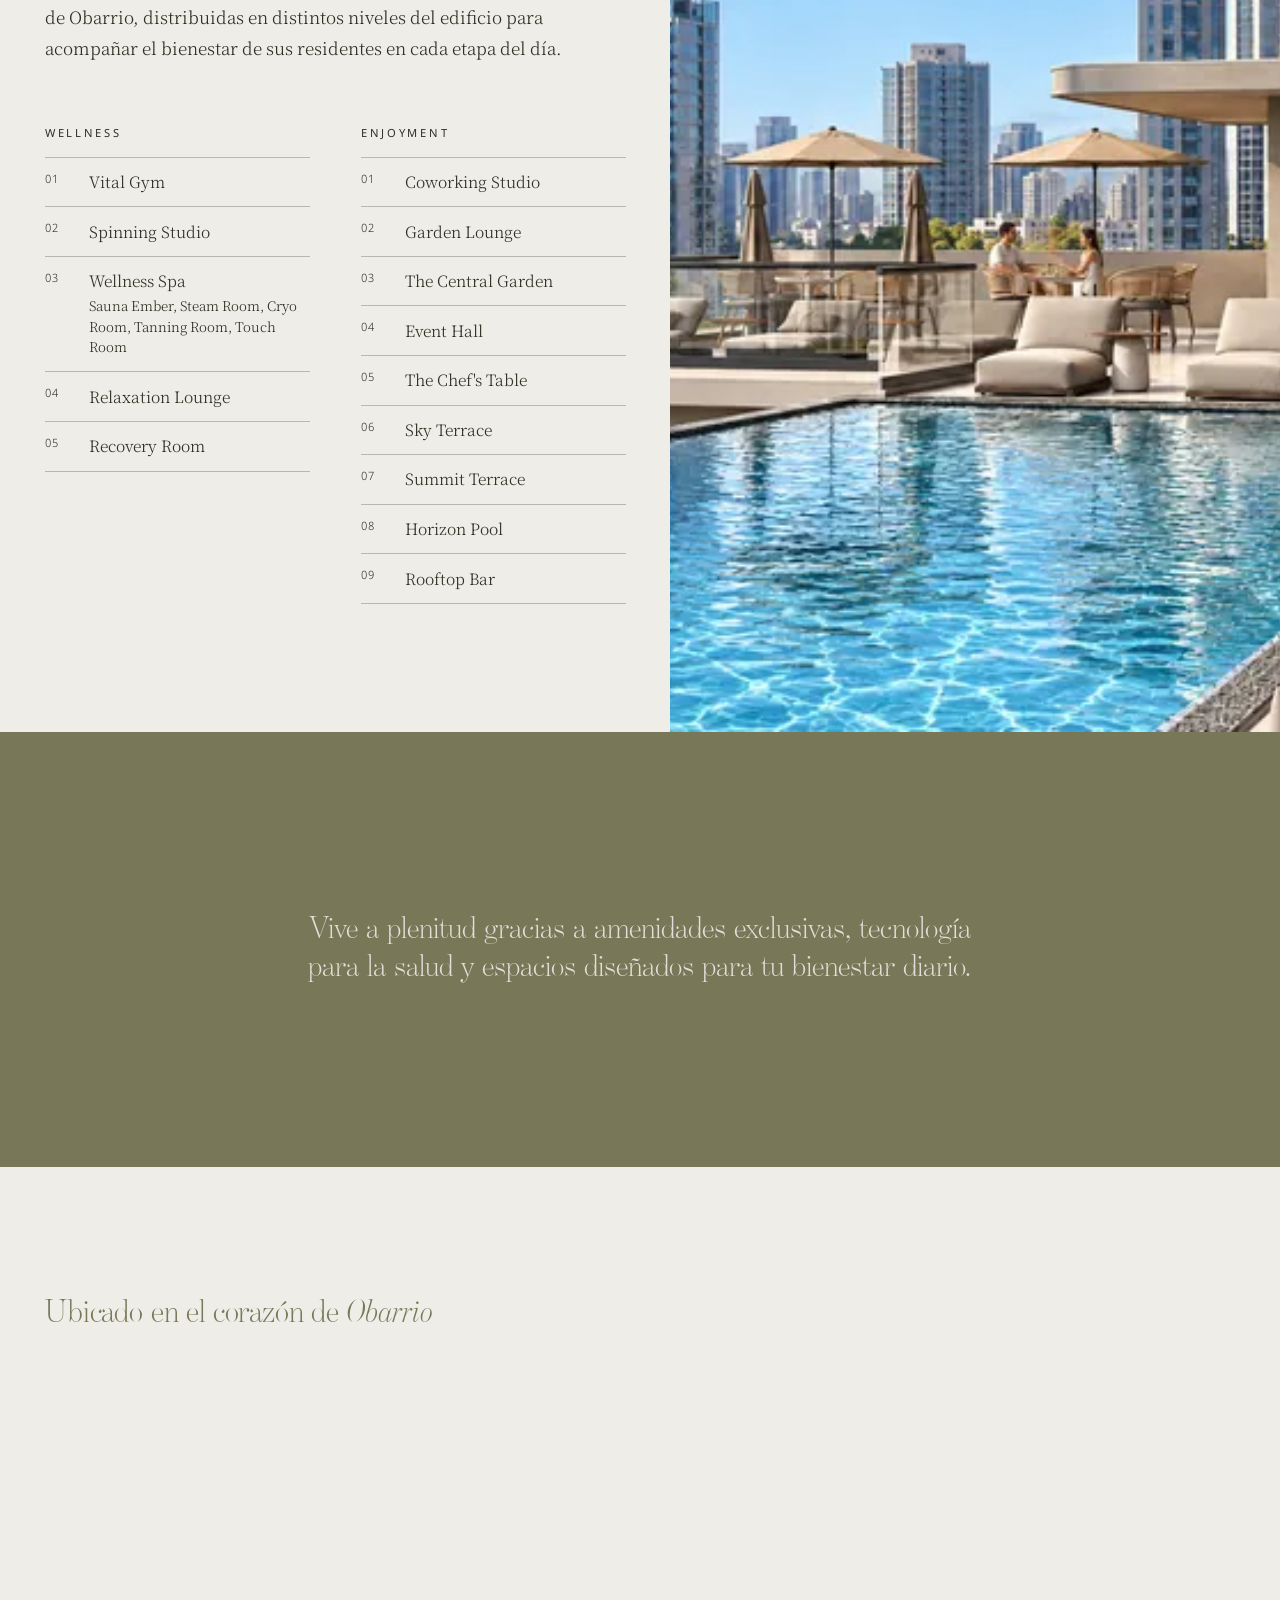
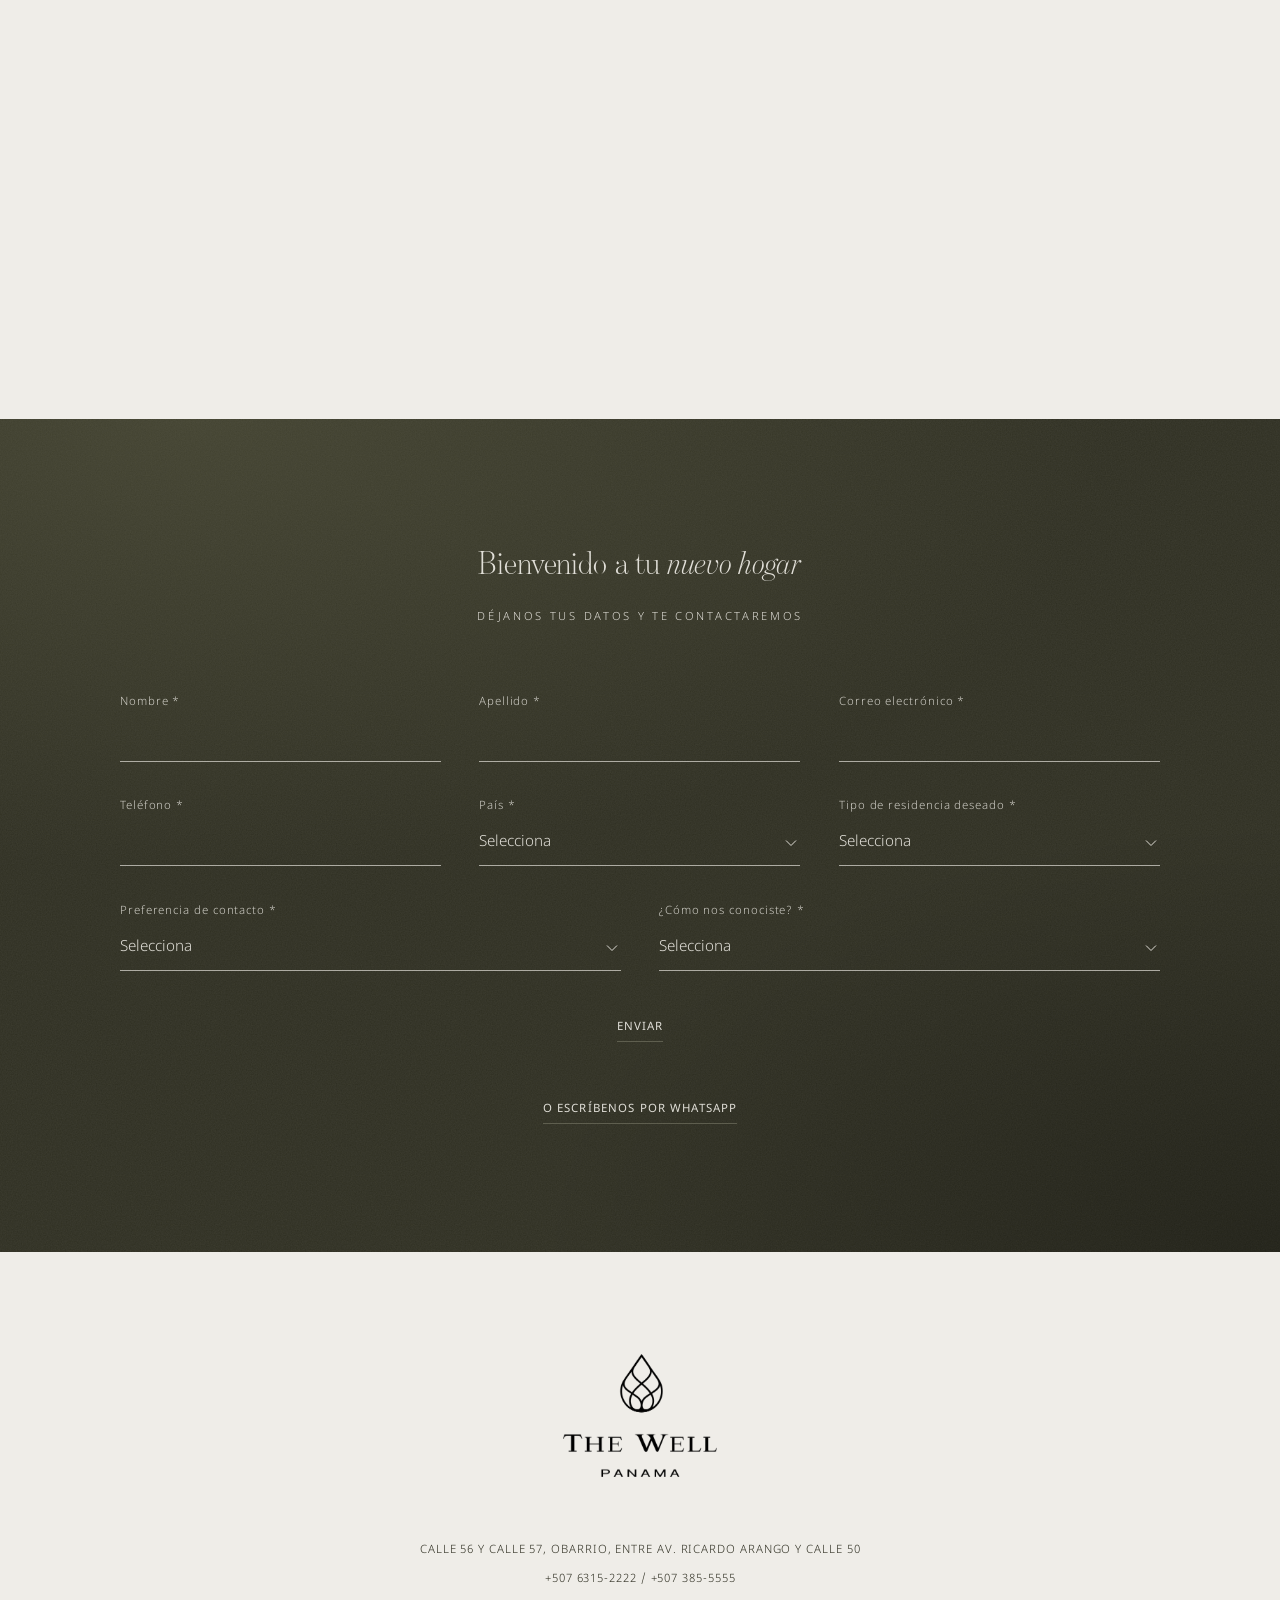
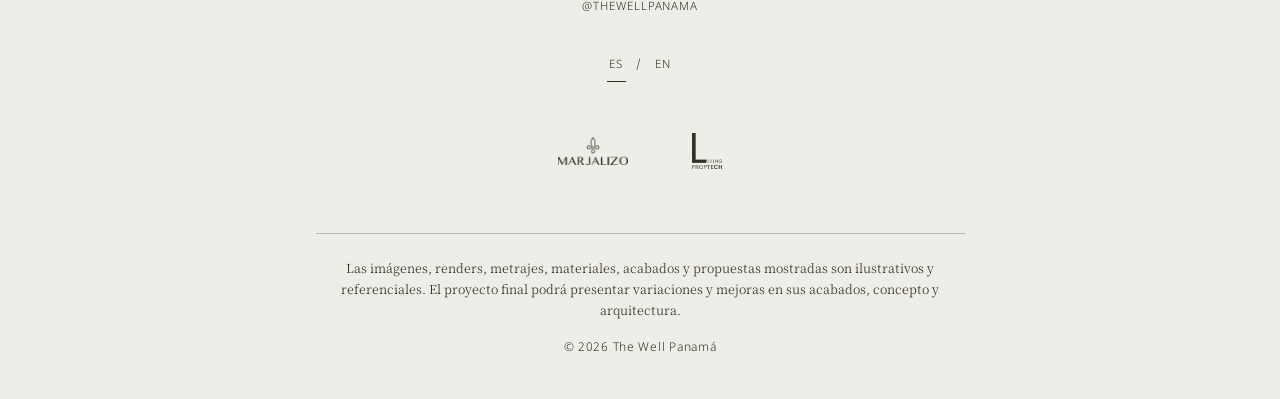
==== commit e5a8fef9: "Header: logo a la esquina superior izquierda, menú a la derecha Co-Authored-By: Claude Sonnet 5.5 <n" ====
--- a/index.html
+++ b/index.html
@@ -24,7 +24,6 @@
 <a class="skip" href="#contenido" data-i18n="skip">Saltar al contenido</a>
 
 <header class="header" id="inicio" data-tema="oscuro">
-  <span></span>
   <a class="header__logo" href="#inicio" aria-label="The Well Panamá, inicio" data-i18n-attr="aria-label:a.logo">
     <img class="logo-blanco" src="assets/img/logo-blanco-horizontal.webp" width="720" height="152" alt="The Well Panamá" data-i18n-attr="alt:a.logoalt">
     <img class="logo-negro" src="assets/img/logo-negro-horizontal.webp" width="720" height="152" alt="" aria-hidden="true">
--- a/css/main.css
+++ b/css/main.css
@@ -49,7 +49,7 @@
 /* ---------- Header (transparente; logo blanco/negro según sección) ---------- */
 .header {
   position: fixed; inset: 0 0 auto 0; z-index: 50; height: var(--header-h);
-  display: grid; grid-template-columns: 1fr auto 1fr; align-items: center; padding-inline: var(--gutter);
+  display: flex; justify-content: space-between; align-items: center; padding-inline: var(--gutter);
   color: var(--hueso); --veil: rgb(47 47 34 / .55);
 }
 .header[data-tema="claro"] { color: var(--verde-oscuro); --veil: rgb(225 223 216 / .55); }
